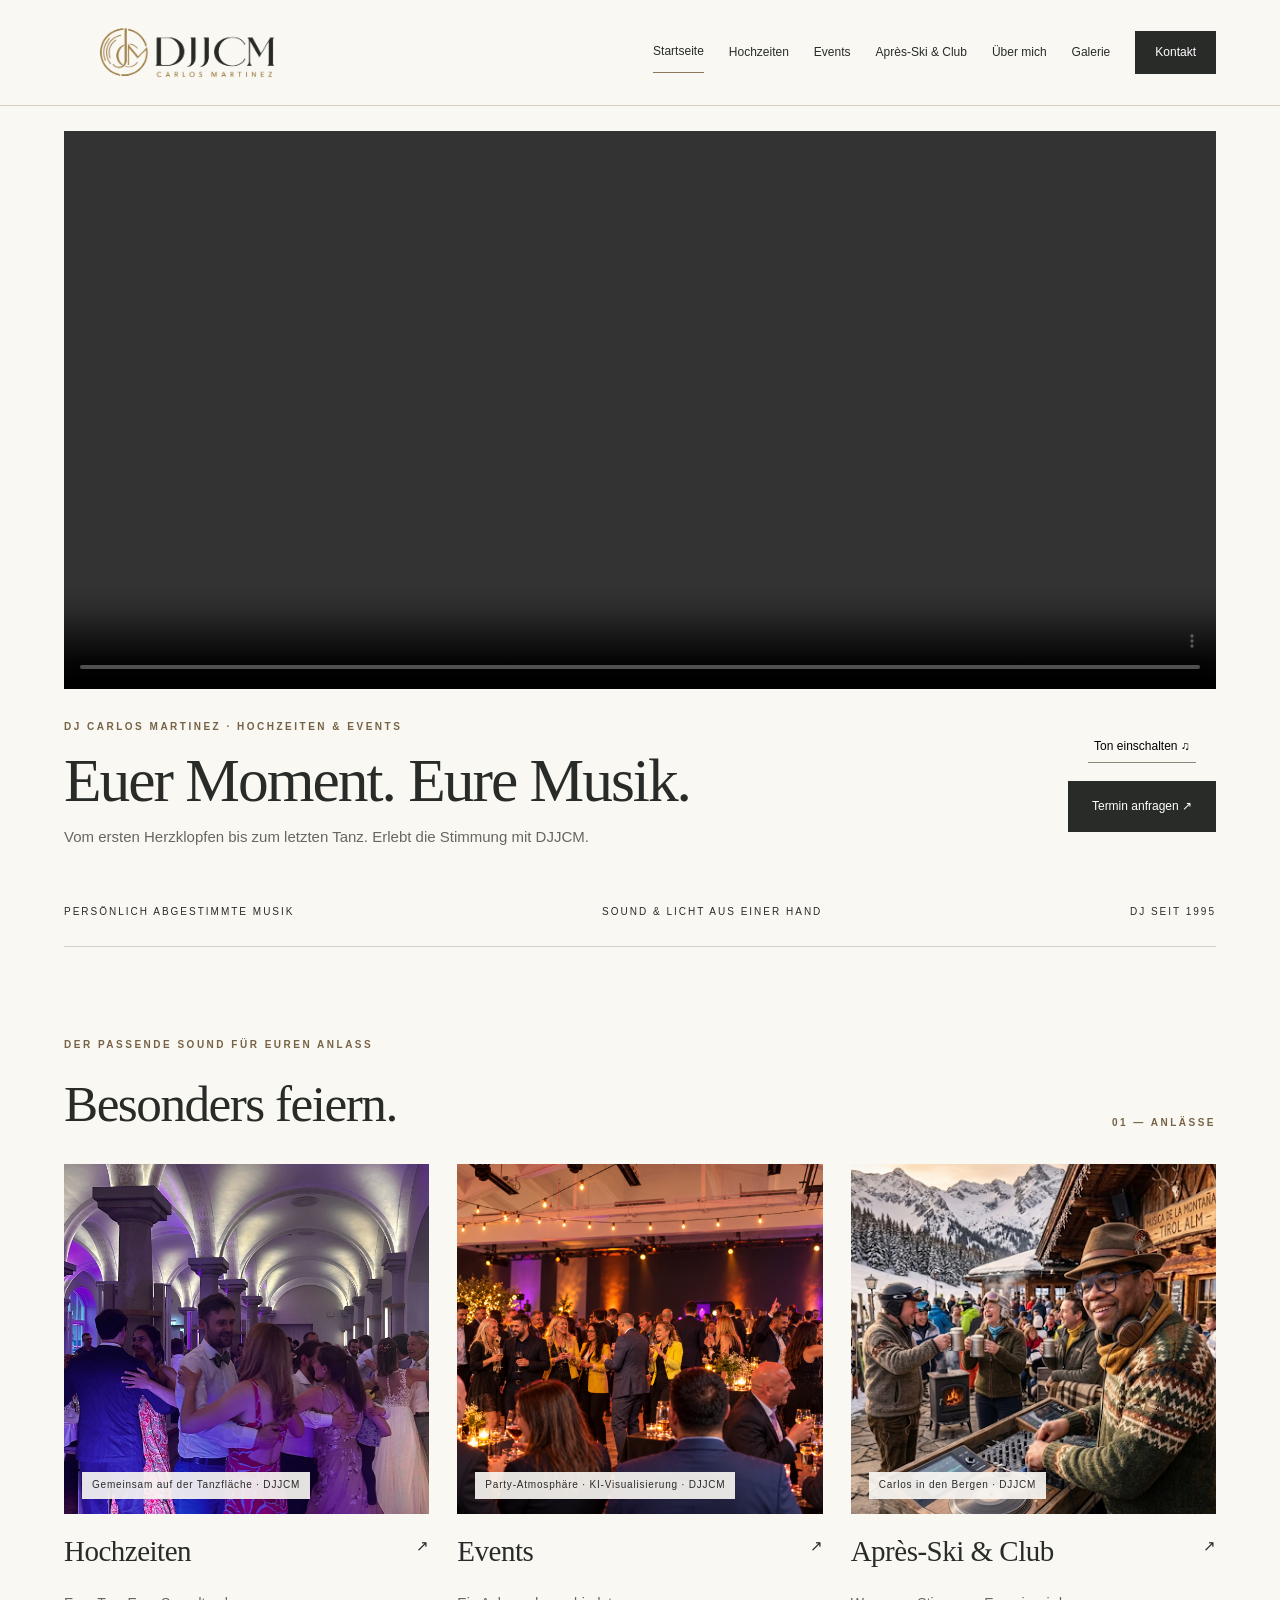
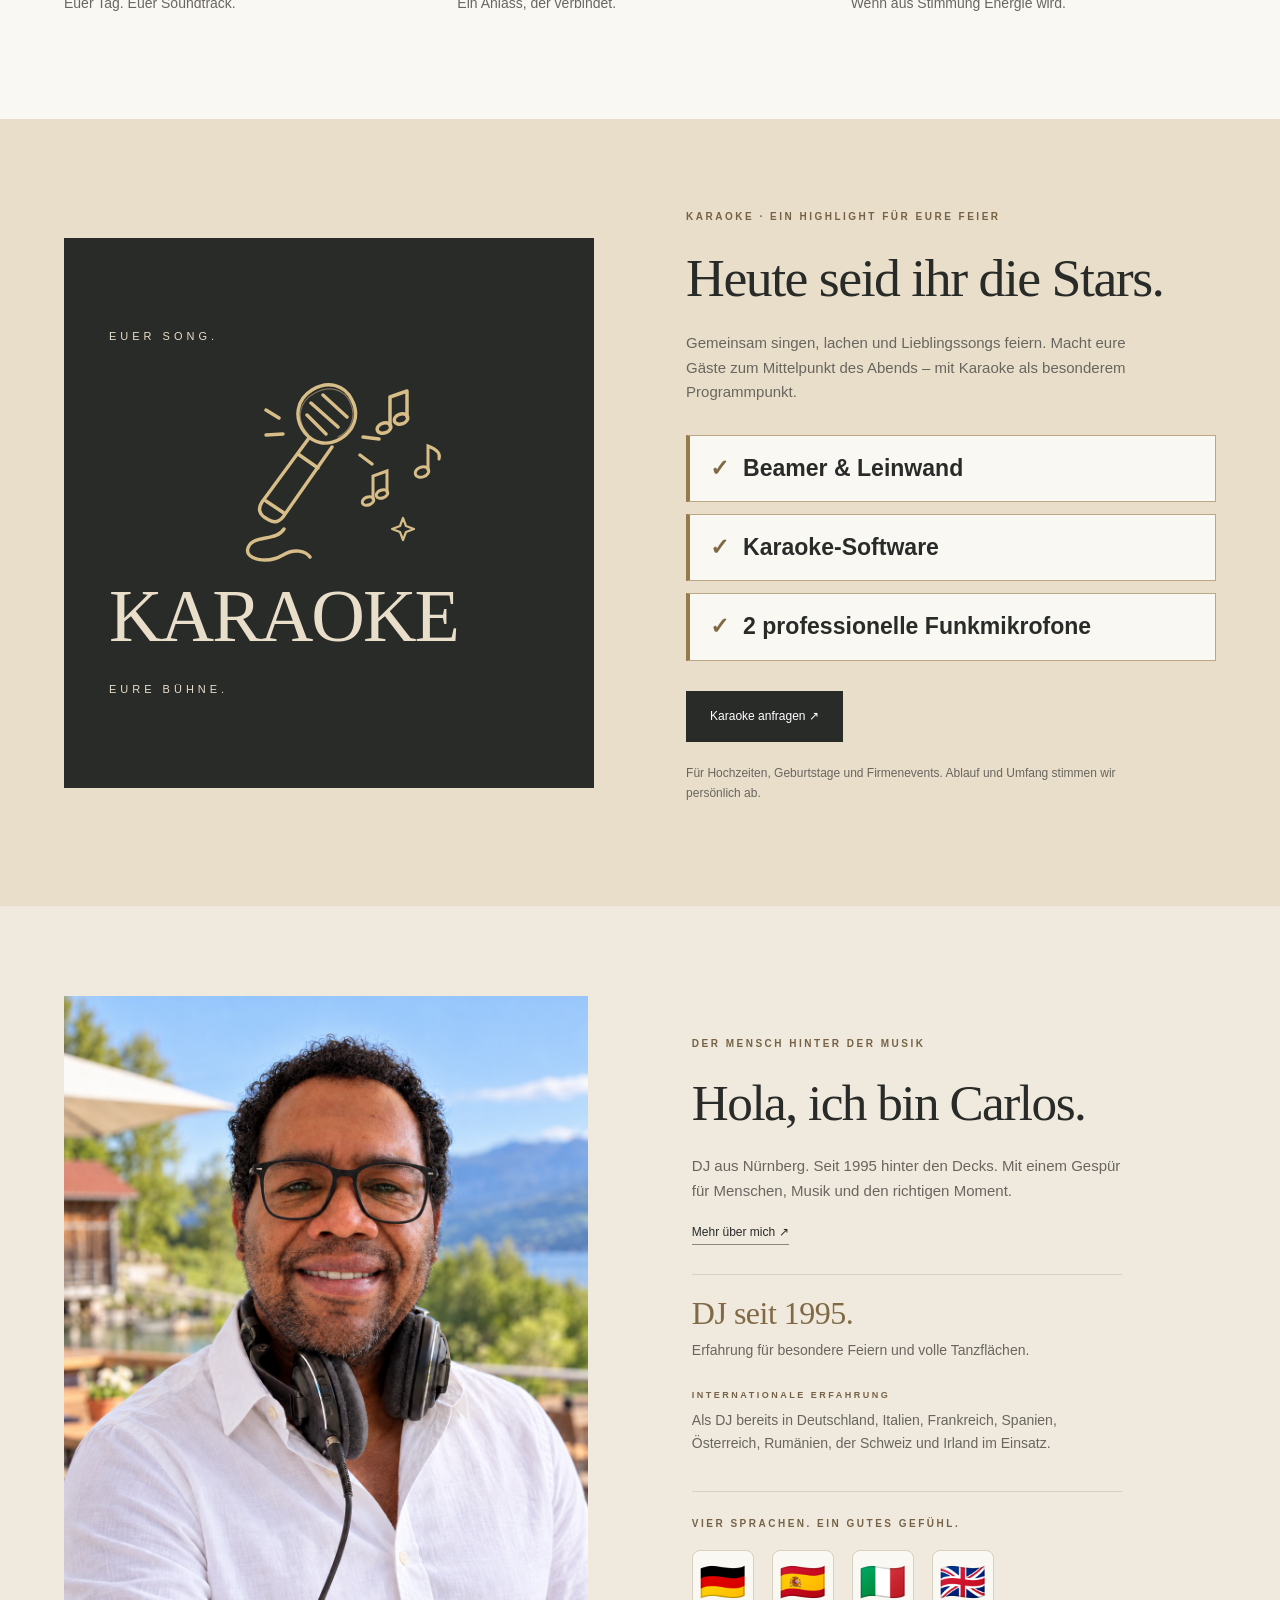
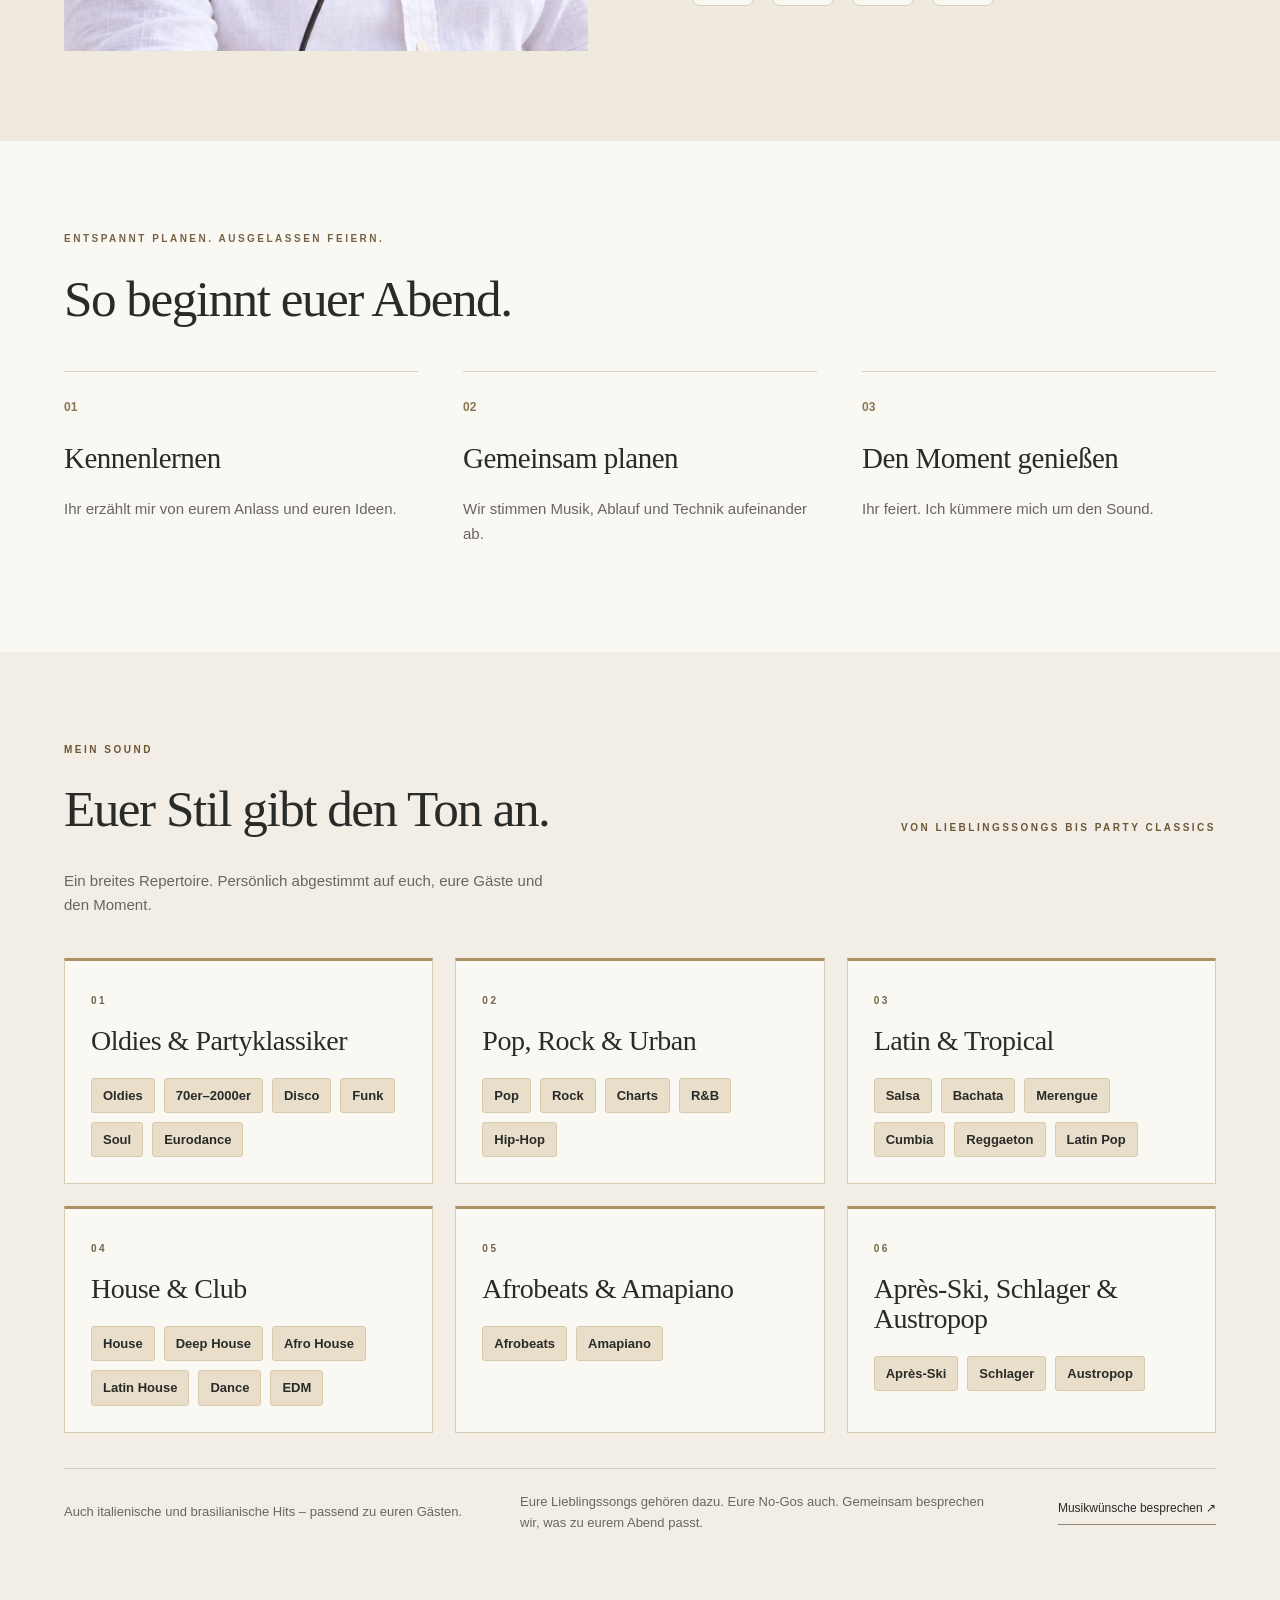
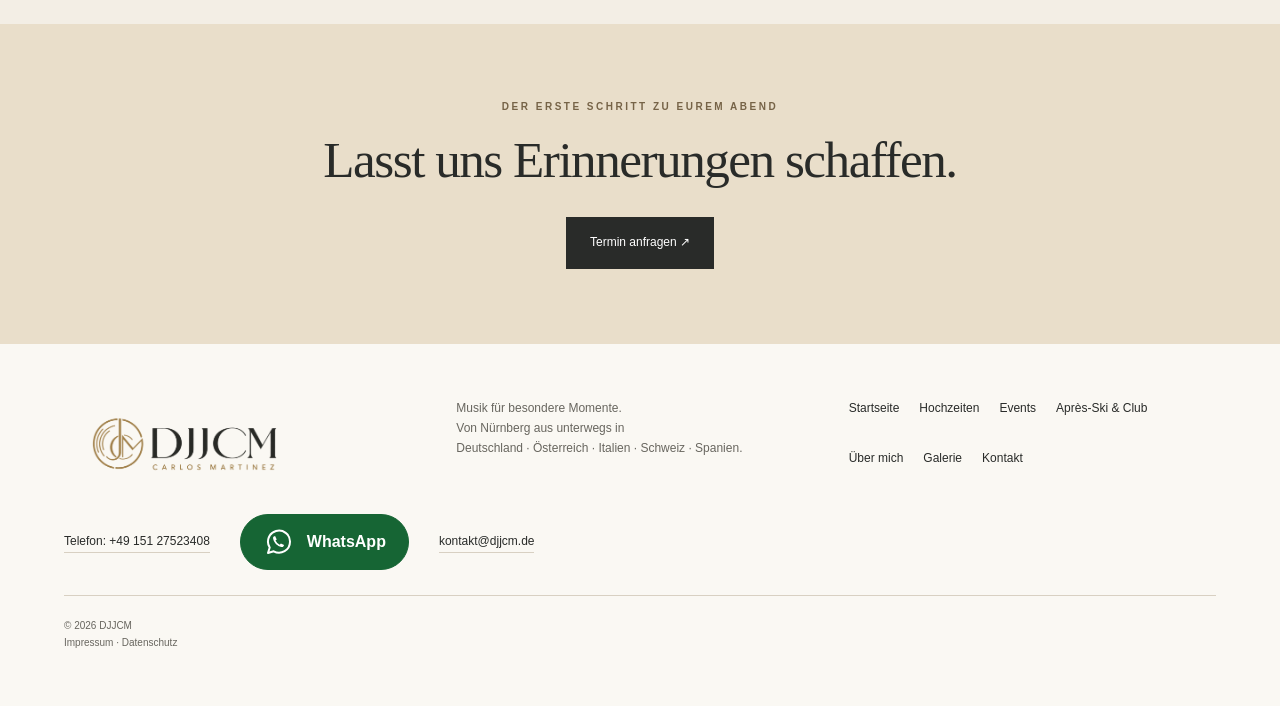
==== index.html @ 95d6c7c5 "Update Carlos portrait with refined black optical glasses" ====
<!doctype html><html lang="de"><head><meta charset="utf-8"><meta name="viewport" content="width=device-width,initial-scale=1"><title>DJJCM · Hochzeits-DJ & Event-DJ Nürnberg</title><meta name="description" content="DJ Carlos Martinez aus Nürnberg: Hochzeiten, Events, Après-Ski und Karaoke. Seit 1995, über 100 Events, professioneller Sound und Licht. Jetzt persönlich anfragen."><meta name="theme-color" content="#FAF8F3"><meta name="google-site-verification" content="zAyFmJXZK5ZVPUpZv9F08ik5p3YGf5qrIckoBH4KkGI"><link rel="canonical" href="https://www.djjcm.de/"><link rel="icon" href="assets/djjcm-logo.png" type="image/png"><meta property="og:title" content="DJJCM · DJ Carlos Martinez"><meta property="og:description" content="Euer Moment. Eure Musik. DJ für Hochzeiten, Events und Karaoke aus Nürnberg."><meta property="og:type" content="website"><meta property="og:locale" content="de_DE"><meta property="og:url" content="https://www.djjcm.de/"><meta property="og:image" content="https://www.djjcm.de/assets/hochzeit-tanz.jpg"><meta name="twitter:card" content="summary_large_image"><link rel="stylesheet" href="style.css?v=glasses-20261102"></head><body><header><a class="brand brand-logo" href="#startseite" aria-label="DJJCM – Startseite"><img src="assets/djjcm-logo.png" alt="DJJCM · Carlos Martinez"></a><button id="menu" aria-expanded="false" aria-controls="nav">Menü ☰</button><nav id="nav"></nav></header><main id="main"></main><footer><a class="brand brand-logo" href="#startseite" aria-label="DJJCM – Startseite"><img src="assets/djjcm-logo.png" alt="DJJCM · Carlos Martinez"></a><p>Musik für besondere Momente.<br>Von Nürnberg aus unterwegs in<br>Deutschland · Österreich · Italien · Schweiz · Spanien.</p><div id="footnav"></div><div class="footer-contact"><a href="tel:+4915127523408">Telefon: +49 151 27523408</a><a class="whatsapp-button" href="https://wa.me/4915252822834" target="_blank" rel="noopener noreferrer" aria-label="WhatsApp-Chat mit DJJCM öffnen" title="WhatsApp-Chat öffnen"><img src="assets/whatsapp.svg" alt="" width="32" height="32"><span>WhatsApp</span></a><a href="mailto:kontakt@djjcm.de">kontakt@djjcm.de</a></div><small>© 2026 DJJCM<br><a href="#impressum">Impressum</a> · <a href="#datenschutz">Datenschutz</a></small></footer><dialog id="lightbox" aria-label="Fotogalerie" aria-describedby="viewer-caption"><div class="viewer-toolbar"><span>DJJCM · GALERIE</span><span id="viewer-counter" aria-live="polite"></span><button class="viewer-close" aria-label="Schließen">Schließen ×</button></div><div class="viewer-stage"><button class="viewer-prev" aria-label="Vorheriges Foto">‹</button><img class="viewer-image" alt=""><button class="viewer-next" aria-label="Nächstes Foto">›</button></div><p id="viewer-caption" aria-live="polite"></p><div class="viewer-thumbnails" aria-label="Foto auswählen"></div></dialog><script src="app.js?v=glasses-20261102"></script></body></html>
---- style.css ----
:root{--ivory:#faf8f3;--champagne:#e9deca;--ink:#292b29;--muted:#68665f;--line:#d8d0c2}*{box-sizing:border-box}body{margin:0;background:var(--ivory);color:var(--ink);font:15px/1.65 Arial,sans-serif}a{color:inherit;text-decoration:none}button,input,select,textarea{font:inherit}button,a,input,textarea,select{touch-action:manipulation}button{cursor:pointer}button:focus-visible,a:focus-visible,input:focus-visible,textarea:focus-visible,select:focus-visible{outline:3px solid #967c4e;outline-offset:4px}.preview{background:#e9deca;padding:7px 4%;font-size:10px;letter-spacing:1.5px;display:flex;align-items:center;gap:18px}.preview span{margin-right:auto;letter-spacing:.2px}.preview button{border:0;background:transparent;text-decoration:underline;font-size:11px}header{height:106px;display:flex;align-items:center;justify-content:space-between;padding:0 5%;border-bottom:1px solid var(--line)}.brand{font-size:29px;letter-spacing:2px;line-height:1.1}.brand span{font-weight:bold}.brand small{display:block;font-size:8px;letter-spacing:3.3px;margin-top:9px}nav{display:flex;gap:25px;align-items:center;font-size:12px}nav a{padding:10px 0}nav a[aria-current]{border-bottom:1px solid #8c7959}nav a:last-child{background:var(--ink);color:white;padding:12px 20px}#menu{display:none}.hero{display:grid;grid-template-columns:46% 54%;min-height:640px;margin:28px 5% 0}.hero-copy{padding:70px 8% 50px 0;align-self:center}.eyebrow{font-size:10px;letter-spacing:2.5px;text-transform:uppercase;color:#766347;font-weight:600}h1,h2,h3{font-family:Georgia,serif;font-weight:400;line-height:1.06;margin:24px 0}h1{font-size:clamp(48px,5.7vw,84px);letter-spacing:-3px}h1 em,h2 em{font-weight:400;color:#927c58}h2{font-size:clamp(36px,4vw,56px);letter-spacing:-1.5px}h3{font-size:29px;letter-spacing:-.5px}p{color:var(--muted);max-width:480px}.hero-copy p{max-width:330px;margin:27px 0}.actions{display:flex;gap:24px;align-items:center;flex-wrap:wrap;margin-top:30px}.btn{display:inline-block;padding:15px 23px;background:var(--ink);color:#fff;border:1px solid var(--ink);font-size:12px}.textlink{font-size:12px;border-bottom:1px solid #908675;padding-bottom:5px}.photo{position:relative;overflow:hidden;background:var(--champagne);margin:0;min-height:260px}.photo img{width:100%;height:100%;object-fit:cover;display:block;position:absolute;inset:0}.hero .photo{min-height:620px;border-radius:180px 180px 0 0}.photo figcaption{position:absolute;bottom:15px;left:18px;background:#faf8f3e8;padding:5px 10px;font-size:10px;letter-spacing:.8px}.strap{margin:0 5%;padding:25px 0;display:flex;justify-content:space-between;border-bottom:1px solid var(--line);font-size:10px;letter-spacing:2px;text-transform:uppercase}.section{padding:90px 5%}.heading{display:flex;align-items:end;justify-content:space-between;margin-bottom:32px}.heading h2{margin-bottom:0}.cards{display:grid;grid-template-columns:repeat(3,1fr);gap:28px}.cards .photo{height:350px}.cards h3{margin:22px 0 12px}.cards p{font-size:14px}.card-top{display:flex;justify-content:space-between;align-items:center}.split{display:grid;grid-template-columns:1fr 1fr;gap:9%;align-items:center;background:#f0e9dd}.split .photo{height:540px}.split .copy{max-width:430px}.steps{display:grid;grid-template-columns:repeat(3,1fr);gap:45px;margin-top:45px}.step{border-top:1px solid var(--line);padding-top:22px}.step b{font-size:12px;color:#8b7653}.cta{text-align:center;background:var(--champagne);padding:75px 5%}.cta p{margin:20px auto}.cta h2{margin:18px 0 30px}footer{padding:55px 5%;display:grid;grid-template-columns:1fr 1fr 1fr;gap:25px}footer p{font-size:12px;margin:0}footer #footnav{display:flex;gap:10px 20px;flex-wrap:wrap;font-size:12px}footer small{grid-column:1/-1;padding-top:22px;border-top:1px solid var(--line);color:var(--muted);font-size:10px}.page-head{padding:65px 5% 35px}.page-head h1{max-width:900px}.gallery{display:grid;grid-template-columns:repeat(3,1fr);gap:24px}.gallery button{padding:0;border:0;background:none;text-align:left}.gallery .photo{height:400px}.filters{display:flex;gap:10px;flex-wrap:wrap;margin-bottom:30px}.filters button{padding:10px 20px;border:1px solid var(--line);background:transparent}.filters button.active{background:var(--ink);color:white}.placeholder{display:grid;place-content:center;text-align:center;background:linear-gradient(145deg,#ece3d3,#d4c5ae);color:#6b5c45;min-height:450px}.placeholder strong{font-family:Georgia,serif;font-size:44px;font-weight:400}.placeholder small{font-size:11px;max-width:240px;margin:15px auto}.contact{display:grid;grid-template-columns:1fr 1.2fr;gap:10%;padding:30px 5% 90px}form{display:grid;grid-template-columns:1fr 1fr;gap:20px}label{font-size:12px;display:block}input,select,textarea{display:block;width:100%;border:1px solid var(--line);padding:13px;background:transparent;border-radius:0;color:var(--ink)}textarea{min-height:110px}.full{grid-column:1/-1}.check{display:flex;align-items:start;gap:10px}.check input{width:auto;margin-top:5px}.notice{font-size:12px;color:#756141}details{border-bottom:1px solid var(--line);padding:20px 0}summary{cursor:pointer;font-size:17px}dialog{border:0;padding:20px;background:var(--ivory);max-width:90vw;max-height:90vh}dialog::backdrop{background:#222b}dialog img{display:block;max-width:80vw;max-height:70vh}dialog button{display:block;margin:0 0 15px auto}body.editing [data-edit]{outline:1px dashed #a68a55;outline-offset:4px}body.editing .photo{cursor:copy}body.editing .photo:after{content:'Foto ersetzen';position:absolute;top:15px;right:15px;background:#fff;padding:8px;font-size:11px}#status{font-size:13px}@media(min-width:1500px){body{max-width:1800px;margin:auto}}@media(max-width:1100px){nav{gap:13px;font-size:11px}.hero{grid-template-columns:48% 52%}.hero .photo{min-height:550px}h1{font-size:60px}}@media(max-width:760px){.preview{gap:8px;flex-wrap:wrap;letter-spacing:0}.preview span{display:none}header{height:85px;position:relative}#menu{display:block;border:0;background:transparent}nav{display:none;position:absolute;top:85px;left:0;right:0;background:var(--ivory);padding:20px 6%;z-index:5;box-shadow:0 12px 12px #0001}nav.open{display:flex;flex-direction:column;align-items:stretch}nav a{font-size:14px}.hero{grid-template-columns:1fr;margin:0 6%}.hero-copy{padding:42px 0 35px}h1{font-size:54px;letter-spacing:-2px}.hero .photo{min-height:470px;border-radius:150px 150px 0 0}.strap{gap:12px;font-size:8px;letter-spacing:1px;flex-wrap:wrap}.section{padding:55px 6%}.cards,.split,.steps,.contact{grid-template-columns:1fr;gap:30px}.cards .photo{height:380px}.split .photo{height:400px}.heading{display:block}.heading .textlink{display:inline-block;margin-top:20px}.gallery{grid-template-columns:1fr 1fr;gap:12px}.gallery .photo{height:260px}.contact{padding:0 6% 50px}.page-head{padding:40px 6% 20px}.page-head h1{font-size:49px}footer{grid-template-columns:1fr 1fr}footer #footnav{grid-column:1/-1}form{gap:16px}.cta{padding:55px 6%}}@media(prefers-reduced-motion:no-preference){a,button{transition:opacity .2s}a:hover,button:hover{opacity:.72}}

.languages{border-top:1px solid var(--line);margin-top:30px;padding-top:24px}.languages p{font-family:Georgia,serif;font-size:22px;color:var(--ink);margin:12px 0}.languages small{font-size:12px;color:var(--muted);display:block;max-width:350px}.music{background:#f3eee5}.music-grid{display:grid;grid-template-columns:repeat(4,1fr);gap:35px;margin-top:40px}.music-grid article{border-top:1px solid #c8baa4;padding-top:22px}.music-grid h3{font-size:26px;margin:15px 0}.music-grid p{font-size:14px;line-height:2}.music-note{display:flex;align-items:center;justify-content:space-between;gap:25px;border-top:1px solid var(--line);margin-top:35px;padding-top:22px}.music-note p{font-size:13px;margin:0}@media(max-width:900px){.music-grid{grid-template-columns:1fr 1fr}}@media(max-width:480px){.music-grid{gap:20px}.music-grid h3{font-size:23px}.music-note{align-items:start;flex-direction:column}.languages p{font-size:21px}}

.experience{border-top:1px solid var(--line);margin-top:30px;padding-top:22px;display:grid;gap:20px}.experience h3{margin:0 0 8px;font-size:32px;color:#806a46}.experience p{font-size:14px;margin:6px 0}.experience .eyebrow{font-size:9px}.music-grid p{overflow-wrap:anywhere}

.video-hero{margin:25px 5% 0}.video-hero video{display:block;width:100%;height:clamp(330px,62vh,760px);object-fit:contain;background:#191b19}.video-caption{display:flex;justify-content:space-between;align-items:center;gap:35px;padding:30px 0}.video-caption h1{font-size:clamp(40px,4.8vw,68px);margin:12px 0;letter-spacing:-2px}.video-caption p{margin:0;max-width:580px}.video-actions{display:flex;flex-direction:column;gap:18px;align-items:center;flex-shrink:0}.video-actions button{background:transparent;border:0;border-bottom:1px solid #908675;cursor:pointer}.gallery-film{margin-bottom:65px}.gallery-film video{display:block;width:100%;max-height:75vh;background:#191b19}.gallery-film p{font-size:12px}@media(max-width:760px){.video-hero{margin:16px 0 0}.video-hero video{height:auto;max-height:65vh;min-height:230px}.video-caption{padding:28px 6%;display:block}.video-caption h1{font-size:43px}.video-actions{margin-top:25px;flex-direction:row;flex-wrap:wrap;justify-content:space-between}.gallery-film{margin-bottom:40px}}

.language-flags{list-style:none;padding:0;margin:18px 0 5px;display:flex;gap:18px;flex-wrap:wrap}.language-flags li{position:relative}.language-flags [role="img"]{display:grid;place-items:center;font-size:38px;width:62px;height:56px;background:var(--ivory);border:1px solid var(--line);border-radius:8px;cursor:default}.flag-tooltip{display:none;position:absolute;top:100%;left:50%;transform:translateX(-50%);padding:3px 8px;background:var(--ink);color:white;font-size:11px;z-index:2;white-space:nowrap}.language-flags li:hover .flag-tooltip,.language-flags li:focus-within .flag-tooltip{display:block}.music-grid{grid-template-columns:repeat(3,minmax(0,1fr));gap:22px}.music-grid article{padding:26px;background:var(--ivory);border:1px solid #d8cbb5;border-top:3px solid #ab9166}.music-grid h3{font-size:28px;margin:14px 0 22px}.genre-tags{display:flex;flex-wrap:wrap;gap:9px}.genre-tags span{background:#e9deca;color:#292b29;border:1px solid #d9c9ac;padding:6px 11px;font-size:13px;font-weight:600;border-radius:3px}.music .heading .eyebrow{color:#6b5636}@media(max-width:1000px){.music-grid{grid-template-columns:repeat(2,minmax(0,1fr))}}@media(max-width:580px){.music-grid{grid-template-columns:1fr}.music-grid article{padding:23px}.language-flags{gap:12px}.language-flags [role="img"]{width:54px;height:52px;font-size:34px}}

#lightbox{width:100vw;max-width:100vw;height:100dvh;max-height:100dvh;margin:0;padding:20px 3%;background:#202220;color:#faf8f3;border:0;overflow:hidden}#lightbox[open]{display:flex;flex-direction:column;gap:12px}.viewer-toolbar{display:flex;align-items:center;gap:24px;font-size:11px;letter-spacing:2px}.viewer-toolbar>span:first-child{margin-right:auto}#lightbox button{color:inherit;background:transparent;border:1px solid #ffffff40;cursor:pointer}.viewer-toolbar .viewer-close{margin:0;padding:10px 14px;letter-spacing:0;font-size:13px}.viewer-stage{position:relative;flex:1;min-height:0;display:flex;justify-content:center;align-items:center}#lightbox .viewer-image{width:100%;height:100%;max-width:100%;max-height:100%;object-fit:contain}.viewer-stage button{position:absolute;top:50%;transform:translateY(-50%);width:48px;height:62px;font-size:40px;z-index:2;background:#202220c9!important;margin:0!important}.viewer-prev{left:0}.viewer-next{right:0}#viewer-caption{text-align:center;max-width:none;color:#e9deca;font-size:13px;margin:0}.viewer-thumbnails{display:flex;gap:8px;overflow-x:auto;flex-shrink:0;padding:5px 0;min-height:70px}#lightbox .viewer-thumbnails button{flex:0 0 72px;height:60px;margin:0;padding:3px;opacity:.55}#lightbox .viewer-thumbnails button[aria-current=true]{opacity:1;border:2px solid #e9deca}#lightbox .viewer-thumbnails img{width:100%;height:100%;max-width:none;max-height:none;object-fit:cover}.gallery button .photo:after{content:'＋';position:absolute;right:12px;top:12px;background:#faf8f3e8;color:#292b29;width:32px;height:32px;display:grid;place-items:center;border-radius:50%;font-size:22px}@media(max-width:600px){#lightbox{padding:12px}.viewer-toolbar{gap:12px;letter-spacing:1px;font-size:9px}.viewer-stage button{width:36px;height:50px;font-size:32px}.viewer-thumbnails{min-height:61px}#lightbox .viewer-thumbnails button{flex-basis:58px;height:50px}}

.video-feature{margin:30px 0 40px}.video-feature video{height:clamp(240px,48vw,620px);object-fit:contain}.video-feature h3{font-size:25px;margin:15px 0}.video-grid{display:grid;grid-template-columns:repeat(3,minmax(0,1fr));gap:26px}.video-card{background:#f0e9dd;border:1px solid var(--line);overflow:hidden}.gallery-film .video-card video{width:100%;height:360px;max-height:none;object-fit:contain}.video-card>div{padding:20px}.video-card h3{font-size:26px;margin:12px 0}.video-card p{font-size:12px;margin:0}.gallery-film{scroll-margin-top:25px}#gallery-photos{scroll-margin-top:25px}@media(max-width:1000px){.video-grid{grid-template-columns:1fr 1fr}}@media(max-width:600px){.video-grid{grid-template-columns:1fr}.gallery-film .video-card video{height:420px}.video-feature video{height:250px}}

.apres-video-section{background:#f0e9dd;scroll-margin-top:20px}.apres-video-section .video-grid{margin-top:35px}.apres-video-section .video-card{background:var(--ivory)}.apres-video-section video{display:block;width:100%;height:420px;object-fit:contain;background:#191b19}@media(max-width:600px){.apres-video-section video{height:430px}}
.actions button.textlink{background:transparent;border:0;border-bottom:1px solid #908675;padding:0 0 5px;color:var(--ink)}

.brand-logo{display:block;width:245px;height:85px;overflow:hidden;flex-shrink:0}.brand-logo img{display:block;width:100%;height:100%;object-fit:contain}footer .brand-logo{width:240px;height:90px}@media(max-width:1100px){header .brand-logo{width:190px}}@media(max-width:760px){header .brand-logo{width:205px;height:75px}footer .brand-logo{width:185px;height:75px}}

.contact-links{display:grid;gap:12px;margin:25px 0}.contact-links a{display:block;padding:15px 18px;border:1px solid var(--line);background:#f0e9dd;overflow-wrap:anywhere}.contact-links span{display:block;font-size:9px;letter-spacing:2px;color:#766347}.contact-links strong{font-size:16px;font-weight:400}.footer-contact{grid-column:1/-1;display:flex;gap:15px 30px;flex-wrap:wrap;font-size:12px}.footer-contact a{border-bottom:1px solid var(--line);overflow-wrap:anywhere}

.form-trap{position:absolute!important;left:-10000px!important;width:1px!important;height:1px!important;overflow:hidden!important}.btn:disabled{opacity:.6;cursor:wait}#status{min-height:24px}

.equipment-section{background:#f0e9dd}.equipment-grid{display:grid;grid-template-columns:repeat(3,minmax(0,1fr));gap:25px;margin-top:35px}.equipment-grid article{border-top:2px solid #a78c5b;padding-top:20px}.equipment-grid h3{font-size:30px}.equipment-grid ul{list-style:none;padding:0;margin:0}.equipment-grid li{padding:10px 0;border-bottom:1px solid var(--line);font-size:14px}.equipment-grid li:before{content:'✓';margin-right:12px;color:#806a46}@media(max-width:760px){.equipment-grid{grid-template-columns:1fr;gap:30px}}

.service-details{display:grid;grid-template-columns:1fr 1fr;gap:50px;margin-top:50px;padding-top:35px;border-top:1px solid var(--line)}.service-details h3{font-size:32px}.service-details p{font-size:14px;max-width:560px}@media(max-width:760px){.service-details{grid-template-columns:1fr;gap:30px}}

.karaoke-spotlight{display:grid;grid-template-columns:1fr 1fr;gap:8%;align-items:center;background:#e9deca}.karaoke-art{background:#292b29;color:#e9deca;min-height:470px;padding:45px;display:flex;flex-direction:column;justify-content:center;position:relative;overflow:hidden}.karaoke-art>span{font-size:11px;letter-spacing:4px}.karaoke-art strong{font-family:Georgia,serif;font-weight:400;font-size:clamp(74px,8vw,125px);line-height:.86;letter-spacing:-6px;margin:30px 0}.karaoke-lines{display:flex;align-items:center;gap:6px;position:absolute;right:28px;bottom:35px;height:55px}.karaoke-lines i{width:4px;height:25px;background:#a78c5b}.karaoke-lines i:nth-child(2n){height:45px}.karaoke-lines i:nth-child(3n){height:55px}.karaoke-copy h2{font-size:clamp(40px,4.2vw,63px)}.karaoke-copy ul{list-style:none;padding:0;margin:25px 0;display:flex;gap:8px;flex-wrap:wrap}.karaoke-copy li{padding:8px 12px;border:1px solid #b9a785;font-size:12px}.karaoke-footnote{font-size:12px;margin-top:22px}.service-details{grid-template-columns:1fr}.karaoke-interest{padding:15px;background:#e9deca}@media(max-width:760px){.karaoke-spotlight{grid-template-columns:1fr;gap:32px}.karaoke-art{min-height:320px;padding:32px}.karaoke-art strong{font-size:95px}.karaoke-copy h2{font-size:43px}}

.karaoke-art strong{font-size:clamp(36px,5.8vw,90px);letter-spacing:-2px;line-height:1;white-space:nowrap;animation:karaoke-pulse 2.4s ease-in-out infinite}@keyframes karaoke-pulse{0%,100%{opacity:1}50%{opacity:.35}}@media(max-width:760px){.karaoke-art strong{font-size:clamp(30px,9vw,67px);letter-spacing:-1px}}@media(prefers-reduced-motion:reduce){.karaoke-art strong{animation:none}}
.karaoke-copy ul{display:grid;grid-template-columns:1fr;gap:12px;margin:30px 0}.karaoke-copy li{display:flex;align-items:center;gap:14px;font-size:clamp(18px,1.8vw,25px);font-weight:600;line-height:1.35;padding:17px 20px;background:#faf8f3;color:#292b29;border:1px solid #b9a785;border-left:4px solid #967a4b}.karaoke-copy li:before{content:'✓';color:#806a46;font-size:23px;flex-shrink:0}@media(max-width:760px){.karaoke-copy li{font-size:20px;padding:16px}.karaoke-copy ul{gap:10px}}

.karaoke-art{min-height:550px}.karaoke-doodle{display:block;width:min(100%,300px);height:210px;align-self:center;margin:12px 0 -4px;color:#d7bd87;overflow:visible}.karaoke-art strong{margin:15px 0 27px}.doodle-mic{transform-origin:142px 99px;animation:mic-sway 4s ease-in-out infinite}.doodle-sketch{stroke-width:1.2;opacity:.5}.doodle-note{animation:notes-rise 3.6s ease-in-out infinite}.note-two{animation-delay:-1.2s}.note-three{animation-delay:-2.4s}.doodle-spark{animation:spark-breathe 3s ease-in-out infinite}@keyframes mic-sway{0%,100%{transform:rotate(-3deg)}50%{transform:rotate(3deg)}}@keyframes notes-rise{0%{transform:translate(0,12px) rotate(0);opacity:.15}35%{opacity:1}80%{opacity:.85}100%{transform:translate(5px,-25px) rotate(4deg);opacity:.15}}@keyframes spark-breathe{0%,100%{opacity:.35}50%{opacity:1}}@media(max-width:760px){.karaoke-art{min-height:440px}.karaoke-doodle{height:185px;width:265px}}@media(prefers-reduced-motion:reduce){.doodle-mic,.doodle-note,.doodle-spark{animation:none}.doodle-note{opacity:1}}

.personal-offer{text-align:center}.personal-offer p{max-width:680px;margin:25px auto}.personal-offer h2{max-width:800px;margin:20px auto}.personal-offer .btn{margin-top:12px}

.legal-content{padding-top:0;max-width:900px}.legal-content h2{font-size:30px;margin-top:40px;letter-spacing:0}.legal-content address{font-style:normal;margin-top:20px}.legal-content a{text-decoration:underline}.legal-draft{padding:18px 22px;background:#e9deca;font-size:13px;margin-bottom:35px}.legal-content p{line-height:1.9}

.privacy-content{line-height:1.75}.privacy-content h2{font-size:clamp(24px,3vw,32px);line-height:1.2}.privacy-content p{overflow-wrap:anywhere}.privacy-title{font-size:clamp(32px,6vw,76px);overflow-wrap:anywhere}.privacy-back{margin-top:48px}.check a{text-decoration:underline}.check span{min-width:0}

.contact-links a.whatsapp-button,.footer-contact a.whatsapp-button{display:inline-flex;align-items:center;justify-content:center;gap:12px;min-height:52px;width:fit-content;padding:11px 22px;border:1px solid #166534;border-radius:999px;background:#166534;color:#fff;text-decoration:none;transition:background .2s,transform .2s}.whatsapp-button img{display:block;width:32px;height:32px;filter:invert(1);flex-shrink:0}.contact-links .whatsapp-button span,.footer-contact .whatsapp-button span{font-size:16px;font-weight:600;letter-spacing:0;color:inherit}.contact-links a.whatsapp-button:hover,.footer-contact a.whatsapp-button:hover{background:#14532d;transform:translateY(-2px)}.whatsapp-button:focus-visible{outline:3px solid #b79a66;outline-offset:4px}.footer-contact{align-items:center}

.about-portrait{display:block;width:100%;height:auto;aspect-ratio:4/5;object-fit:cover;object-position:center;max-height:760px}

[data-photo="card-events"] img,[data-photo="events-photo"] img{object-position:center 69%}

[data-photo="card-events"] img,[data-photo="events-photo"] img{object-position:center center}

header{top:0}.preview{display:none}

.direct-contact{padding:clamp(24px,4vw,52px);background:var(--champagne);align-self:start}.direct-contact h2{font-size:clamp(32px,4vw,48px);line-height:1.1}.direct-contact .notice{margin-top:28px}.direct-contact .notice a{text-decoration:underline}
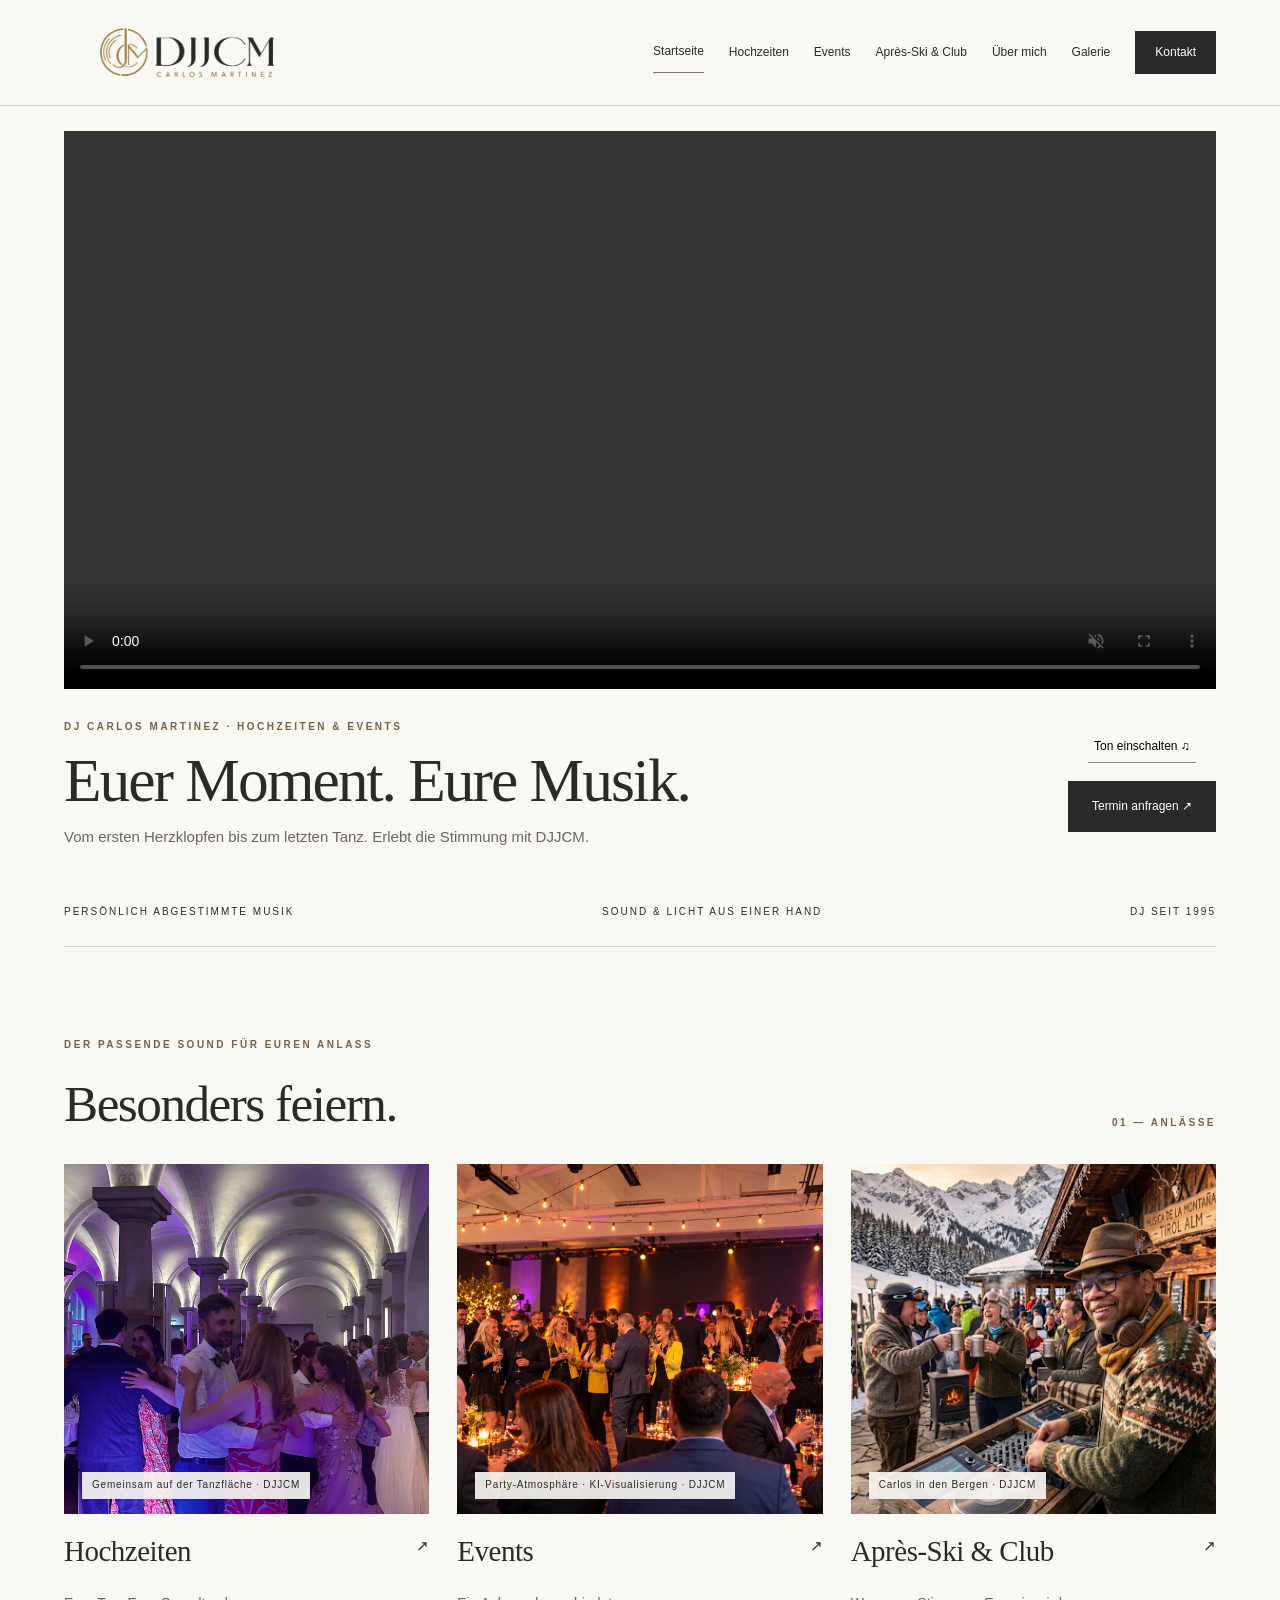
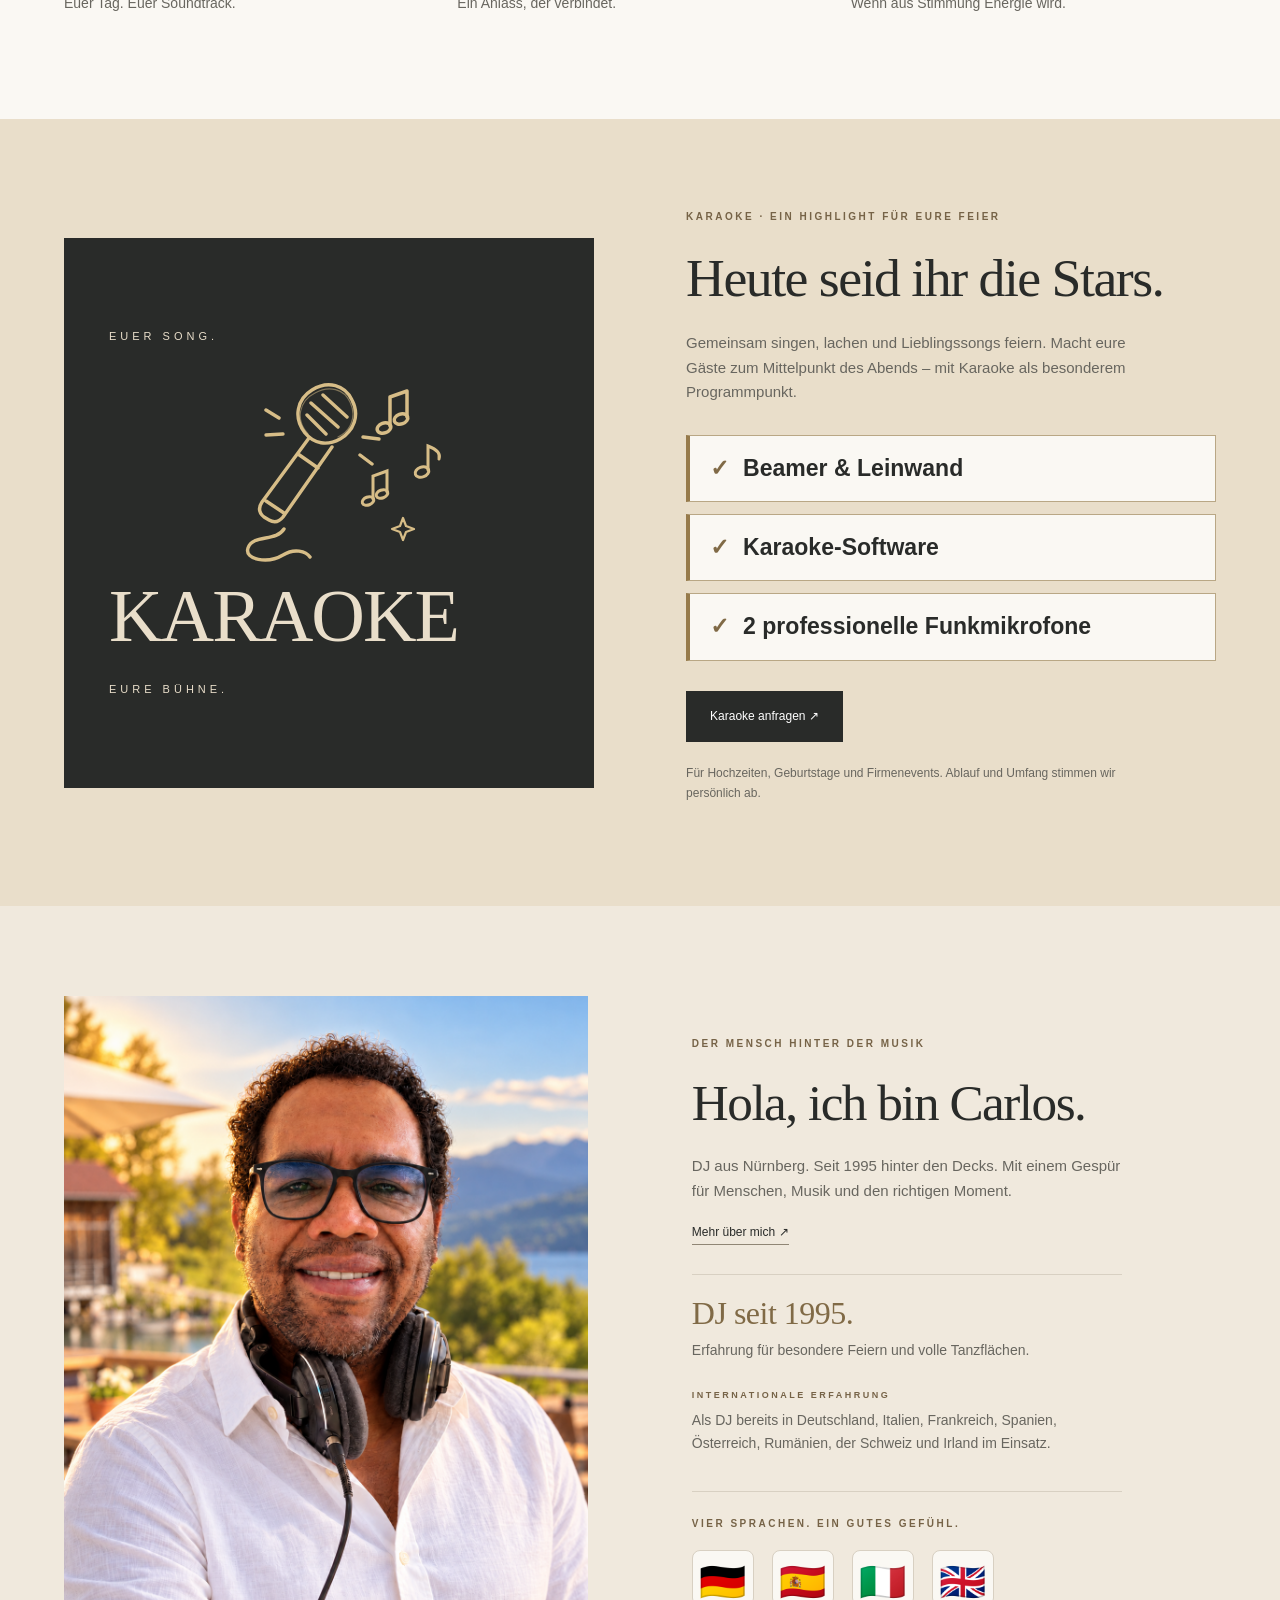
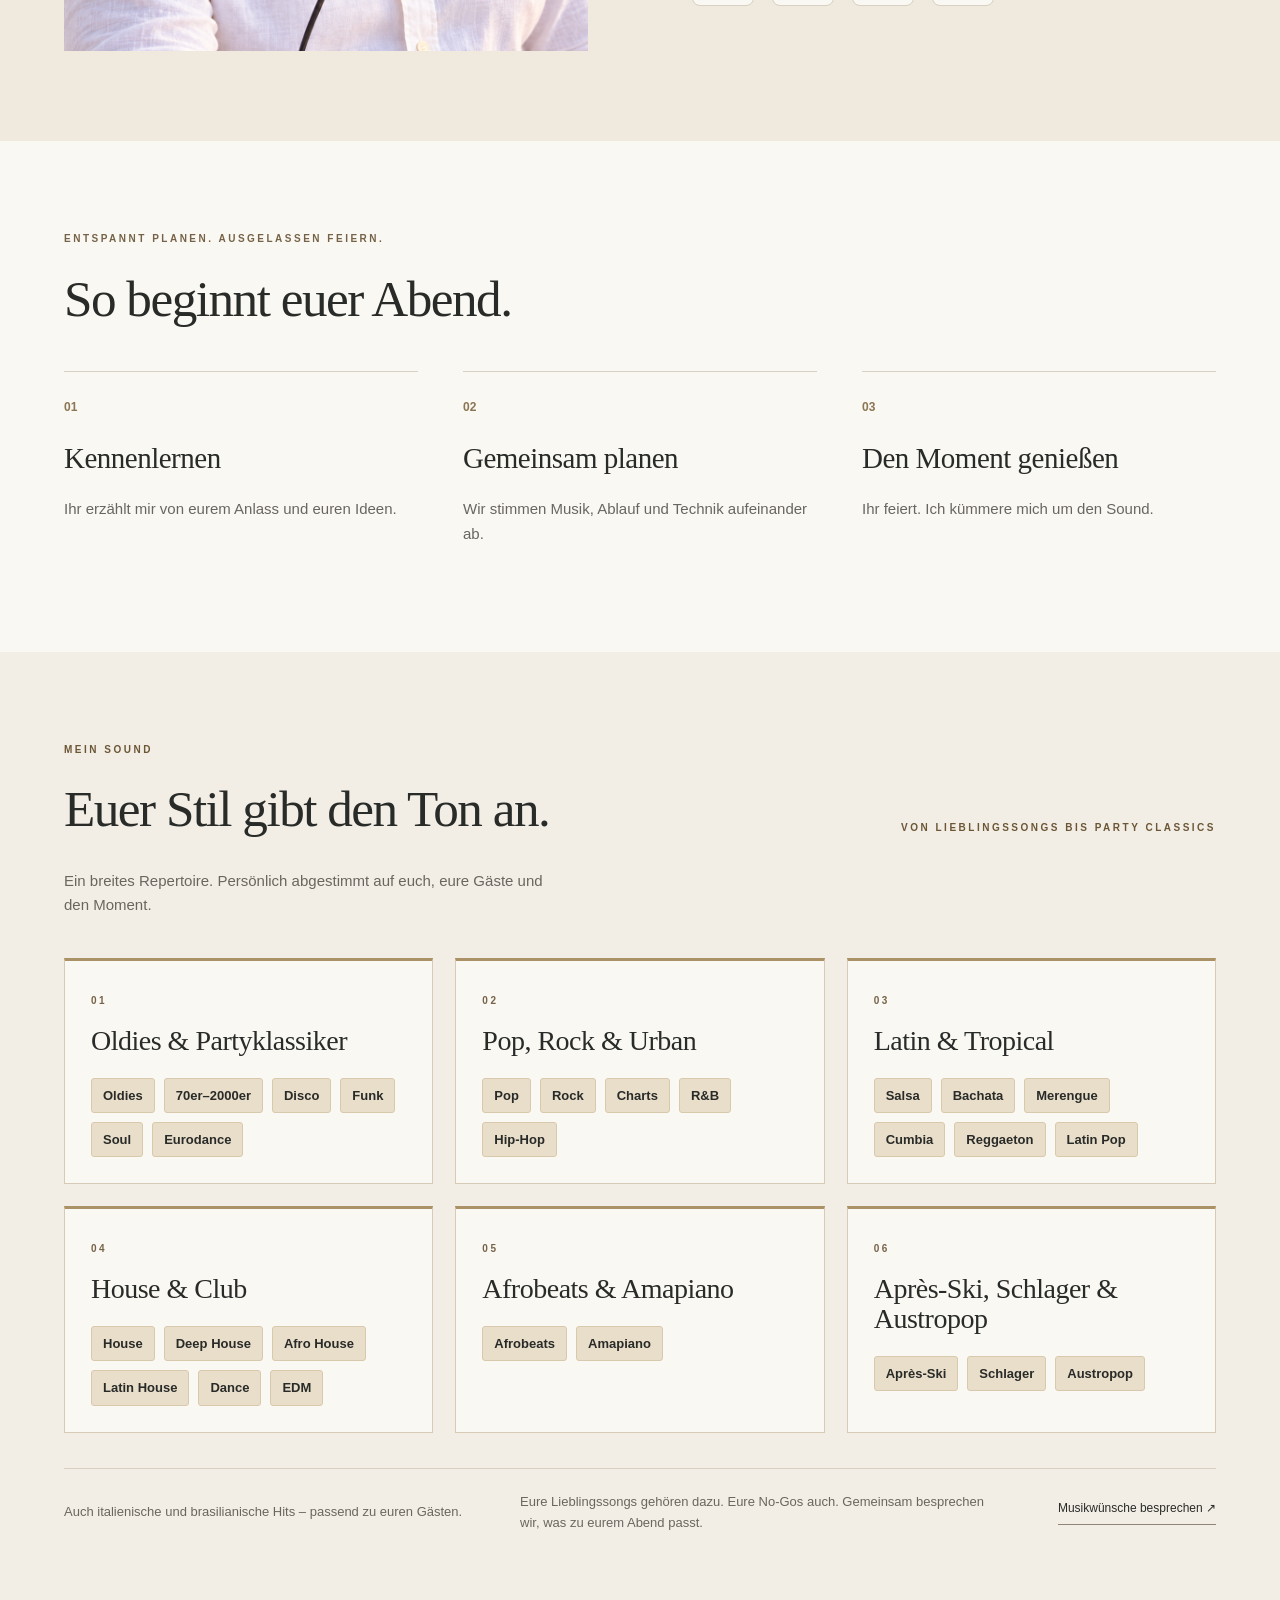
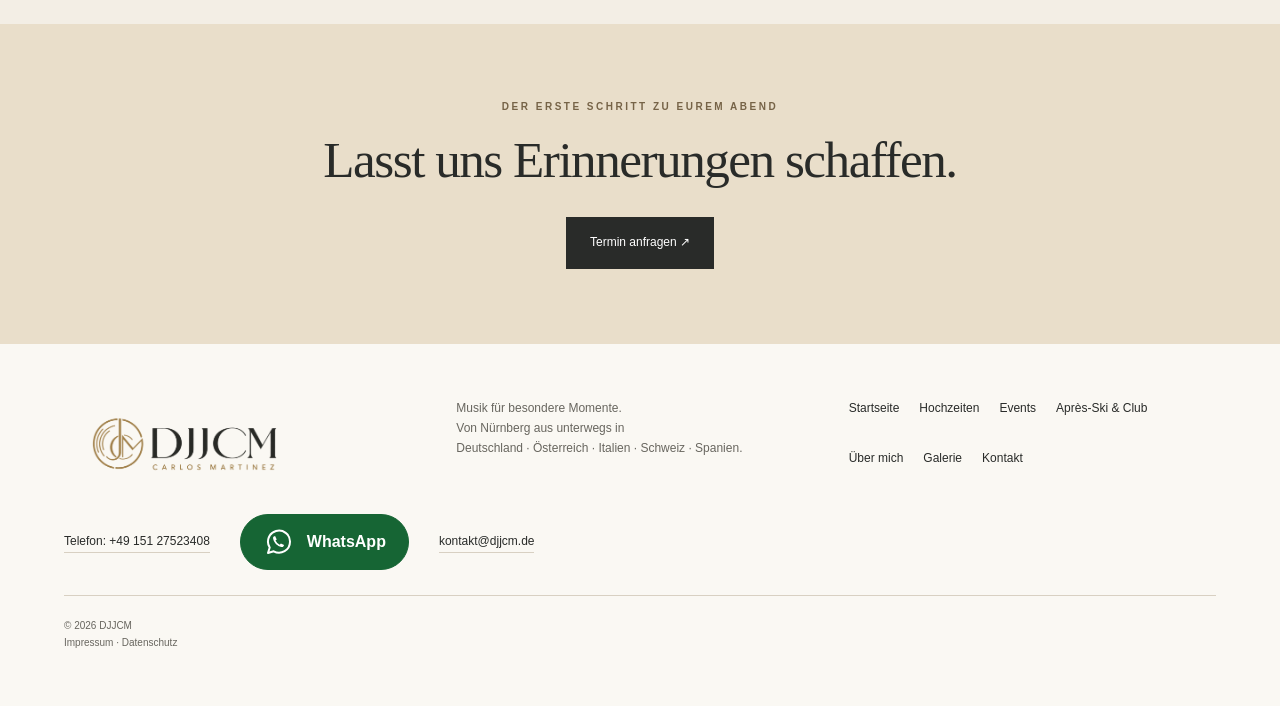
==== commit 7f0119fc: "Add blue gradient glasses and warm portrait lighting" ====
--- a/index.html
+++ b/index.html
@@ -1 +1 @@
-<!doctype html><html lang="de"><head><meta charset="utf-8"><meta name="viewport" content="width=device-width,initial-scale=1"><title>DJJCM · Hochzeits-DJ & Event-DJ Nürnberg</title><meta name="description" content="DJ Carlos Martinez aus Nürnberg: Hochzeiten, Events, Après-Ski und Karaoke. Seit 1995, über 100 Events, professioneller Sound und Licht. Jetzt persönlich anfragen."><meta name="theme-color" content="#FAF8F3"><meta name="google-site-verification" content="zAyFmJXZK5ZVPUpZv9F08ik5p3YGf5qrIckoBH4KkGI"><link rel="canonical" href="https://www.djjcm.de/"><link rel="icon" href="assets/djjcm-logo.png" type="image/png"><meta property="og:title" content="DJJCM · DJ Carlos Martinez"><meta property="og:description" content="Euer Moment. Eure Musik. DJ für Hochzeiten, Events und Karaoke aus Nürnberg."><meta property="og:type" content="website"><meta property="og:locale" content="de_DE"><meta property="og:url" content="https://www.djjcm.de/"><meta property="og:image" content="https://www.djjcm.de/assets/hochzeit-tanz.jpg"><meta name="twitter:card" content="summary_large_image"><link rel="stylesheet" href="style.css?v=glasses-20261102"></head><body><header><a class="brand brand-logo" href="#startseite" aria-label="DJJCM – Startseite"><img src="assets/djjcm-logo.png" alt="DJJCM · Carlos Martinez"></a><button id="menu" aria-expanded="false" aria-controls="nav">Menü ☰</button><nav id="nav"></nav></header><main id="main"></main><footer><a class="brand brand-logo" href="#startseite" aria-label="DJJCM – Startseite"><img src="assets/djjcm-logo.png" alt="DJJCM · Carlos Martinez"></a><p>Musik für besondere Momente.<br>Von Nürnberg aus unterwegs in<br>Deutschland · Österreich · Italien · Schweiz · Spanien.</p><div id="footnav"></div><div class="footer-contact"><a href="tel:+4915127523408">Telefon: +49 151 27523408</a><a class="whatsapp-button" href="https://wa.me/4915252822834" target="_blank" rel="noopener noreferrer" aria-label="WhatsApp-Chat mit DJJCM öffnen" title="WhatsApp-Chat öffnen"><img src="assets/whatsapp.svg" alt="" width="32" height="32"><span>WhatsApp</span></a><a href="mailto:kontakt@djjcm.de">kontakt@djjcm.de</a></div><small>© 2026 DJJCM<br><a href="#impressum">Impressum</a> · <a href="#datenschutz">Datenschutz</a></small></footer><dialog id="lightbox" aria-label="Fotogalerie" aria-describedby="viewer-caption"><div class="viewer-toolbar"><span>DJJCM · GALERIE</span><span id="viewer-counter" aria-live="polite"></span><button class="viewer-close" aria-label="Schließen">Schließen ×</button></div><div class="viewer-stage"><button class="viewer-prev" aria-label="Vorheriges Foto">‹</button><img class="viewer-image" alt=""><button class="viewer-next" aria-label="Nächstes Foto">›</button></div><p id="viewer-caption" aria-live="polite"></p><div class="viewer-thumbnails" aria-label="Foto auswählen"></div></dialog><script src="app.js?v=glasses-20261102"></script></body></html>
+<!doctype html><html lang="de"><head><meta charset="utf-8"><meta name="viewport" content="width=device-width,initial-scale=1"><title>DJJCM · Hochzeits-DJ & Event-DJ Nürnberg</title><meta name="description" content="DJ Carlos Martinez aus Nürnberg: Hochzeiten, Events, Après-Ski und Karaoke. Seit 1995, über 100 Events, professioneller Sound und Licht. Jetzt persönlich anfragen."><meta name="theme-color" content="#FAF8F3"><meta name="google-site-verification" content="zAyFmJXZK5ZVPUpZv9F08ik5p3YGf5qrIckoBH4KkGI"><link rel="canonical" href="https://www.djjcm.de/"><link rel="icon" href="assets/djjcm-logo.png" type="image/png"><meta property="og:title" content="DJJCM · DJ Carlos Martinez"><meta property="og:description" content="Euer Moment. Eure Musik. DJ für Hochzeiten, Events und Karaoke aus Nürnberg."><meta property="og:type" content="website"><meta property="og:locale" content="de_DE"><meta property="og:url" content="https://www.djjcm.de/"><meta property="og:image" content="https://www.djjcm.de/assets/hochzeit-tanz.jpg"><meta name="twitter:card" content="summary_large_image"><link rel="stylesheet" href="style.css?v=portrait-tint-20261102"></head><body><header><a class="brand brand-logo" href="#startseite" aria-label="DJJCM – Startseite"><img src="assets/djjcm-logo.png" alt="DJJCM · Carlos Martinez"></a><button id="menu" aria-expanded="false" aria-controls="nav">Menü ☰</button><nav id="nav"></nav></header><main id="main"></main><footer><a class="brand brand-logo" href="#startseite" aria-label="DJJCM – Startseite"><img src="assets/djjcm-logo.png" alt="DJJCM · Carlos Martinez"></a><p>Musik für besondere Momente.<br>Von Nürnberg aus unterwegs in<br>Deutschland · Österreich · Italien · Schweiz · Spanien.</p><div id="footnav"></div><div class="footer-contact"><a href="tel:+4915127523408">Telefon: +49 151 27523408</a><a class="whatsapp-button" href="https://wa.me/4915252822834" target="_blank" rel="noopener noreferrer" aria-label="WhatsApp-Chat mit DJJCM öffnen" title="WhatsApp-Chat öffnen"><img src="assets/whatsapp.svg" alt="" width="32" height="32"><span>WhatsApp</span></a><a href="mailto:kontakt@djjcm.de">kontakt@djjcm.de</a></div><small>© 2026 DJJCM<br><a href="#impressum">Impressum</a> · <a href="#datenschutz">Datenschutz</a></small></footer><dialog id="lightbox" aria-label="Fotogalerie" aria-describedby="viewer-caption"><div class="viewer-toolbar"><span>DJJCM · GALERIE</span><span id="viewer-counter" aria-live="polite"></span><button class="viewer-close" aria-label="Schließen">Schließen ×</button></div><div class="viewer-stage"><button class="viewer-prev" aria-label="Vorheriges Foto">‹</button><img class="viewer-image" alt=""><button class="viewer-next" aria-label="Nächstes Foto">›</button></div><p id="viewer-caption" aria-live="polite"></p><div class="viewer-thumbnails" aria-label="Foto auswählen"></div></dialog><script src="app.js?v=portrait-tint-20261102"></script></body></html>
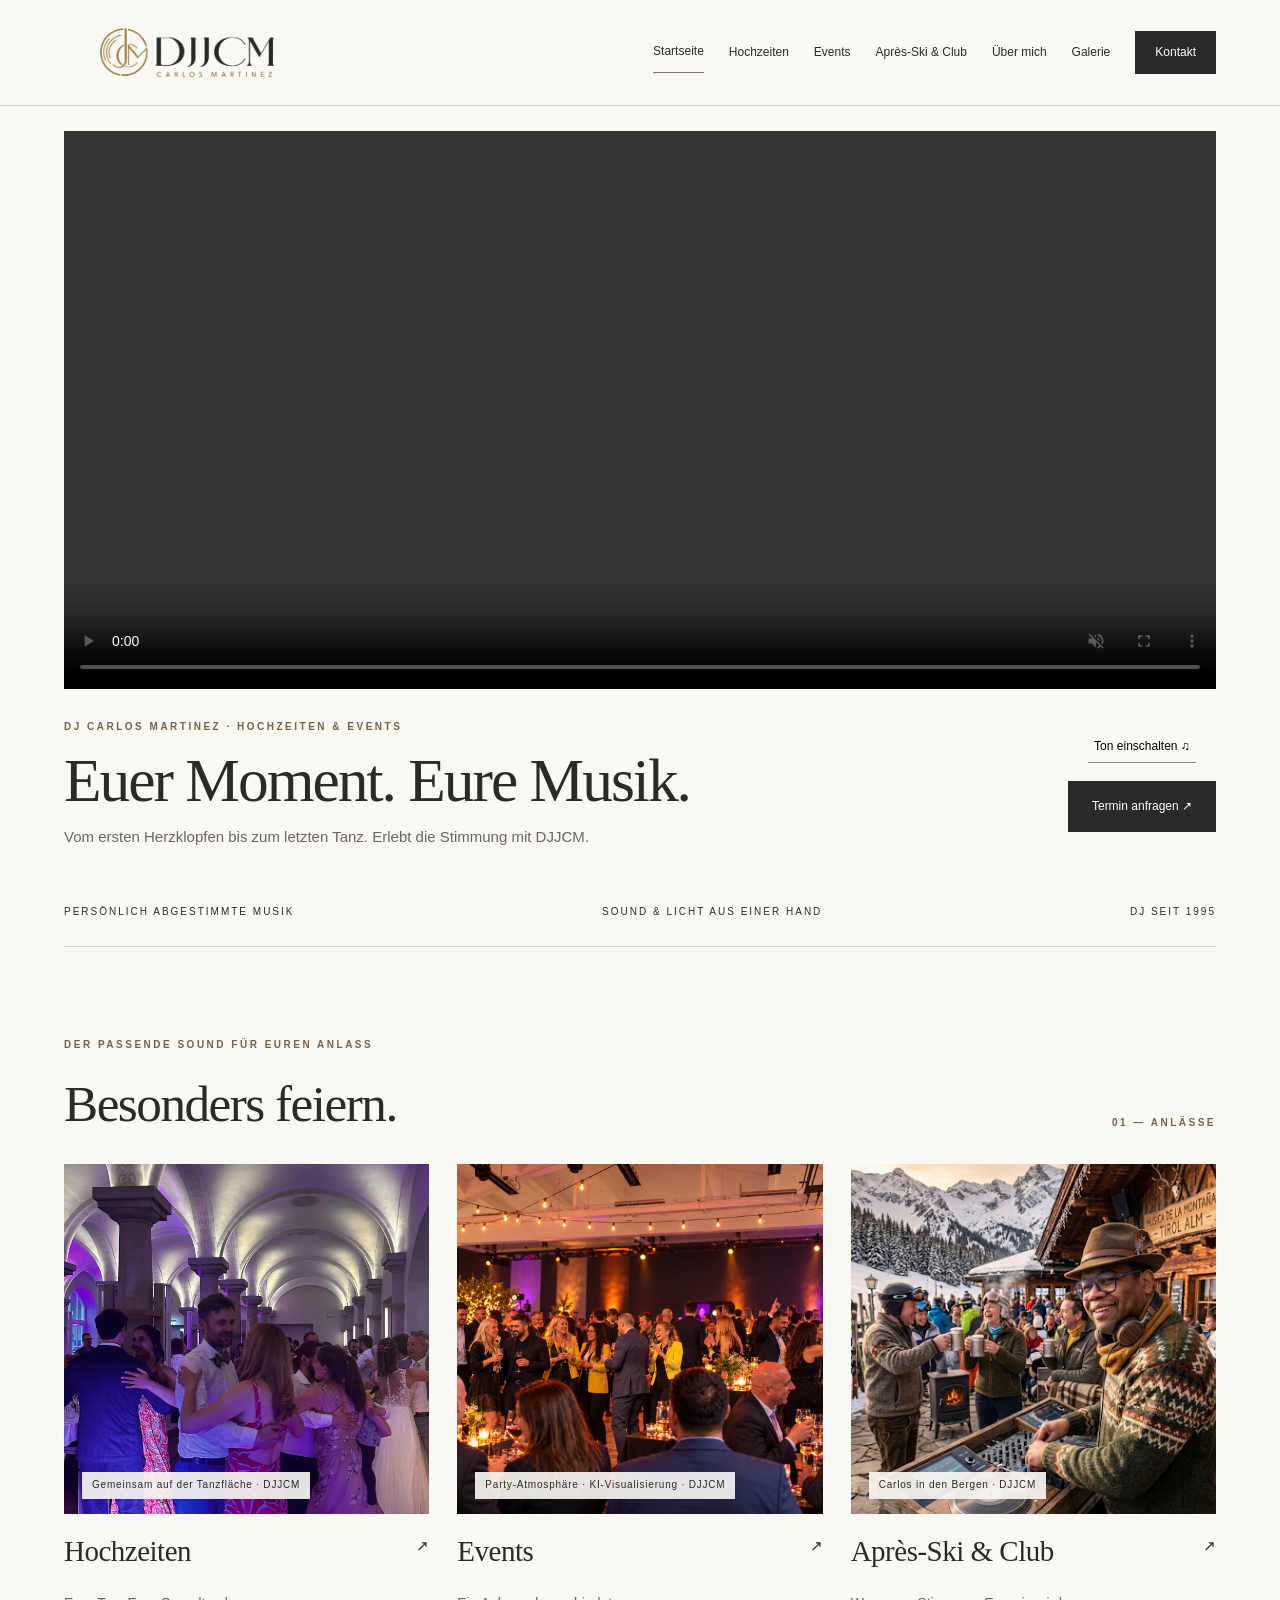
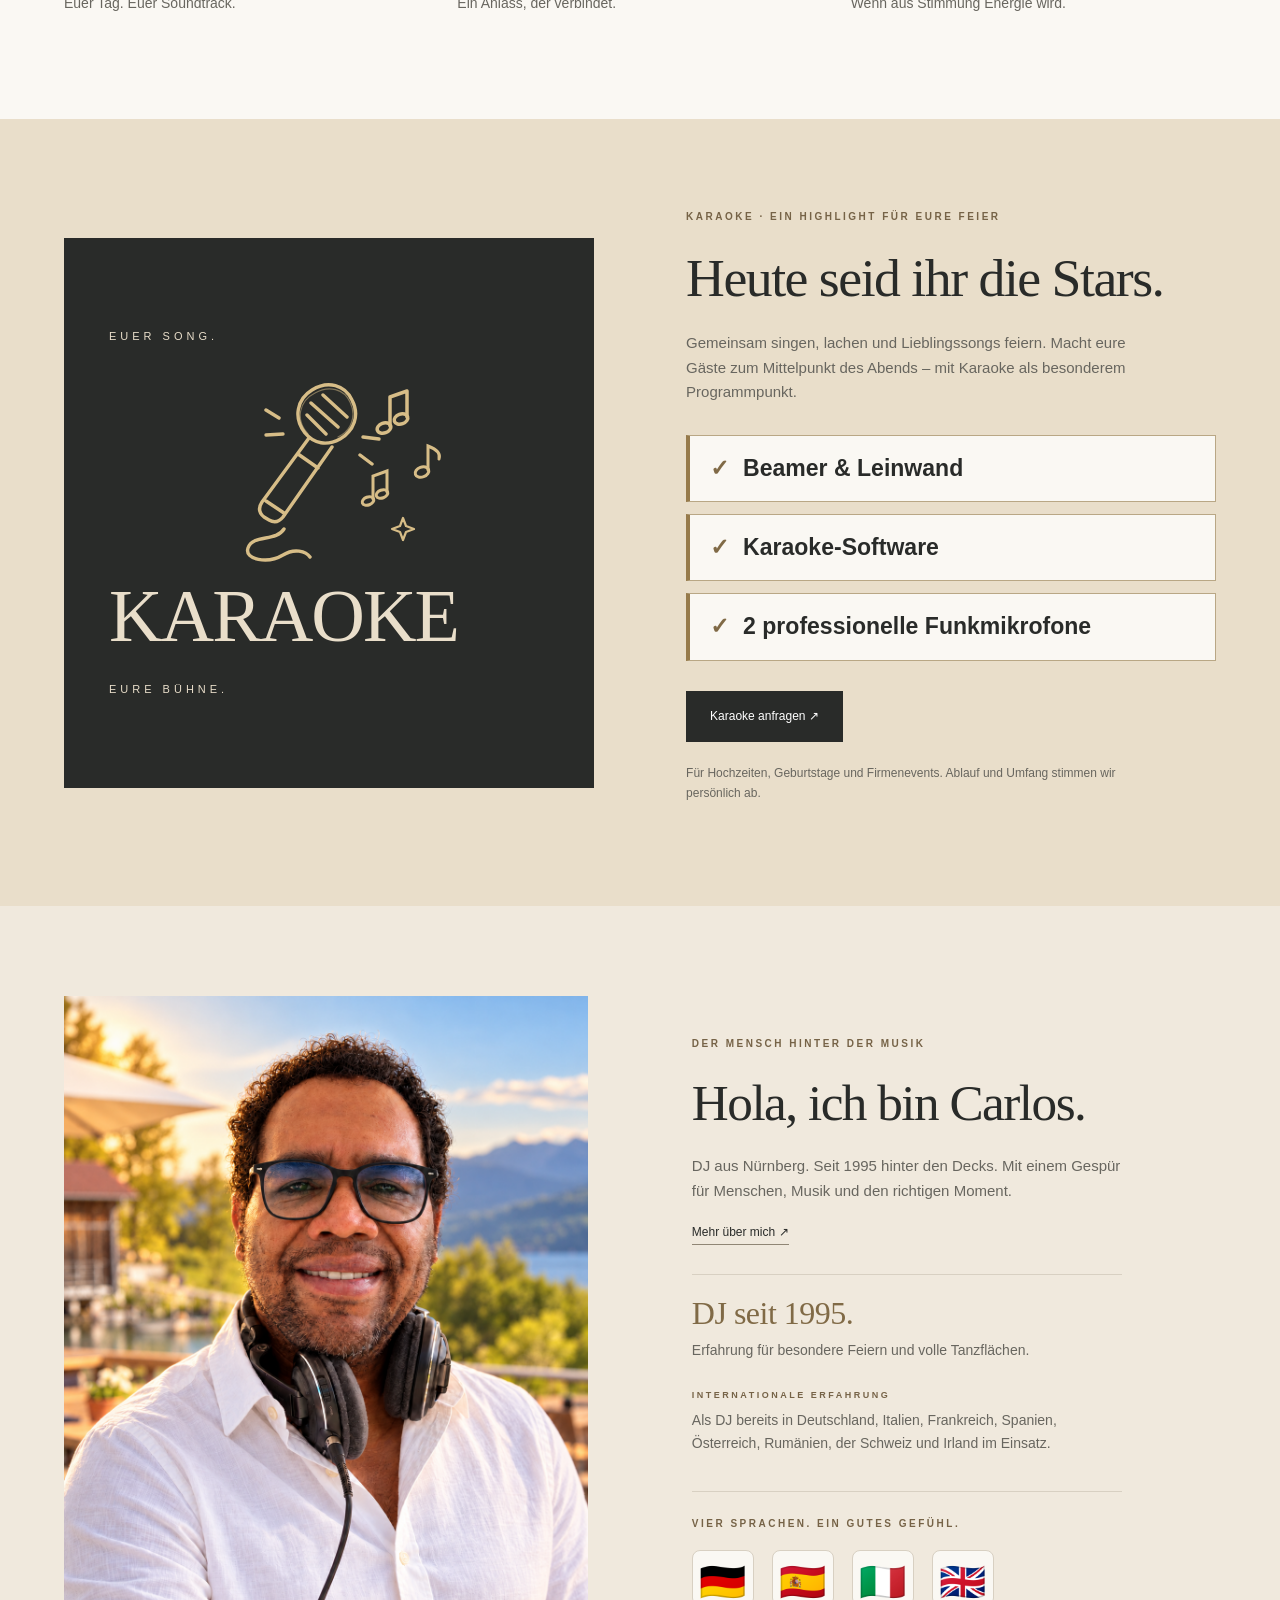
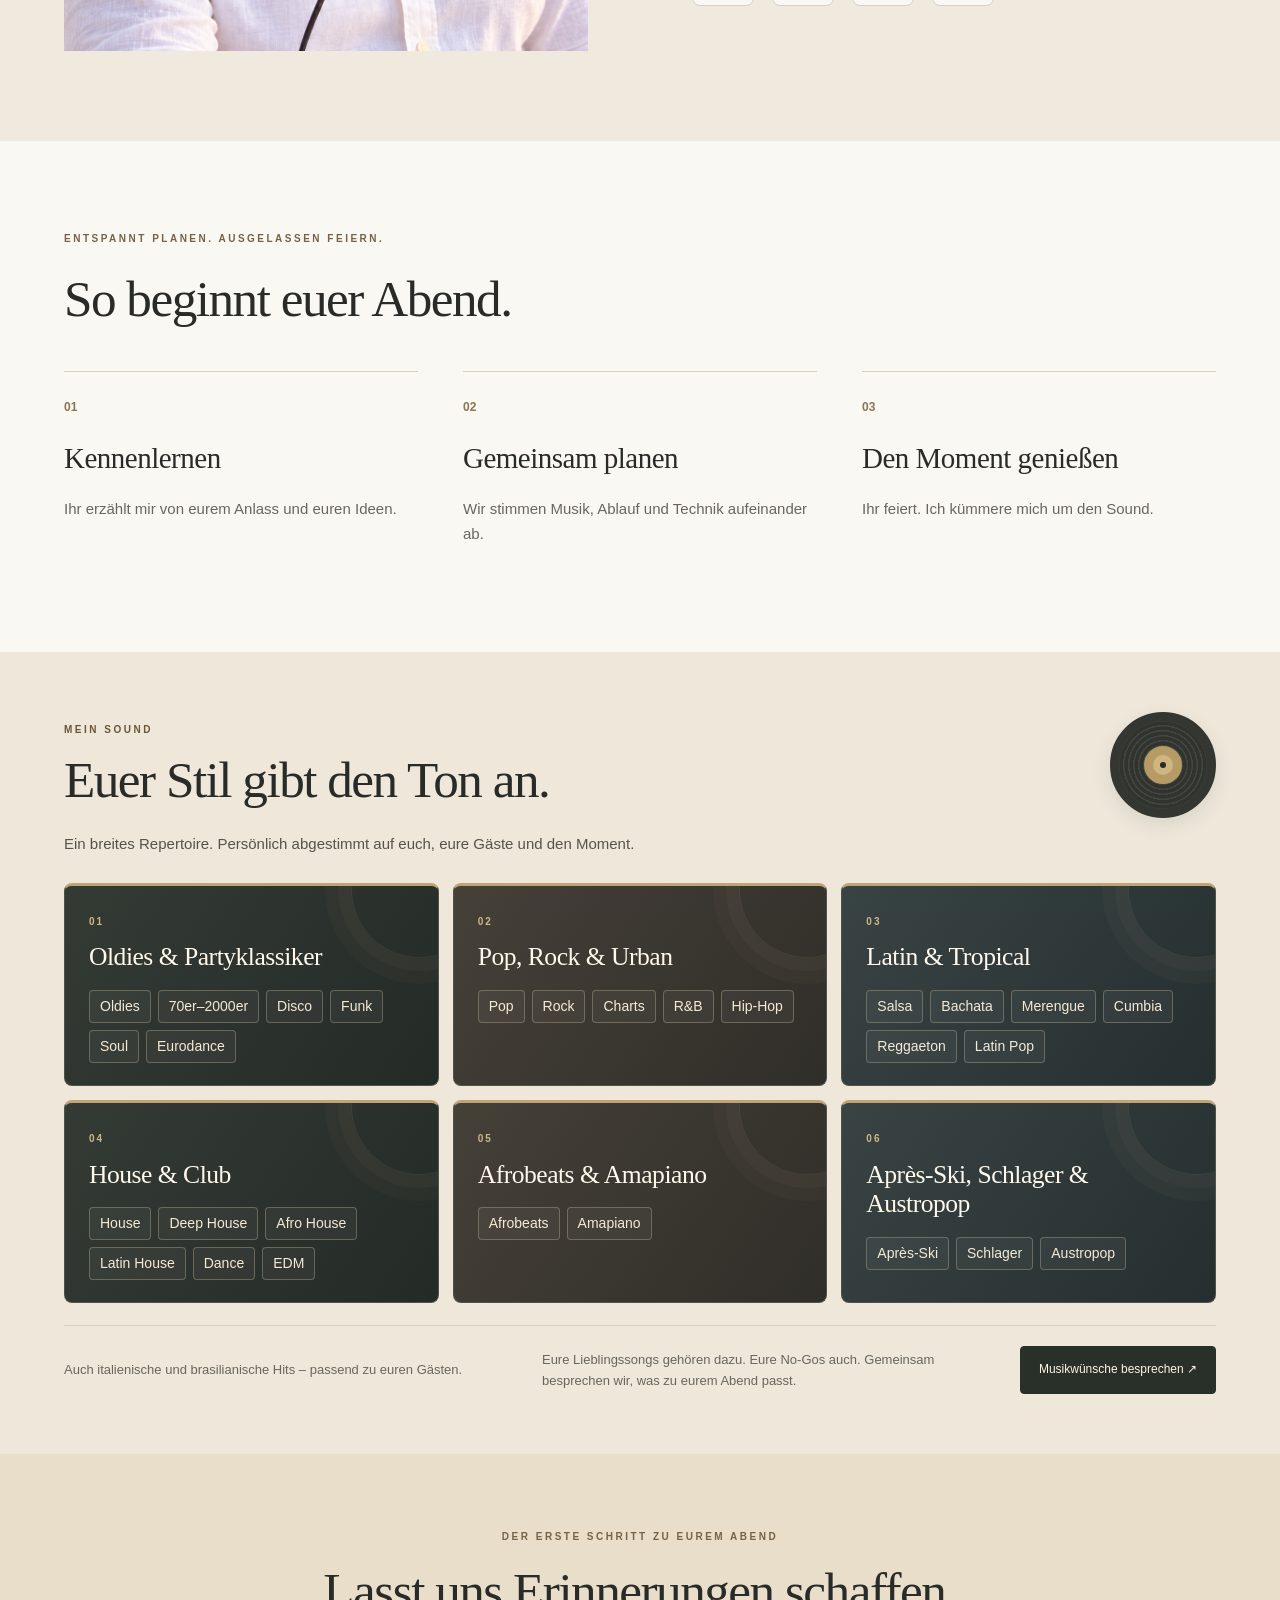
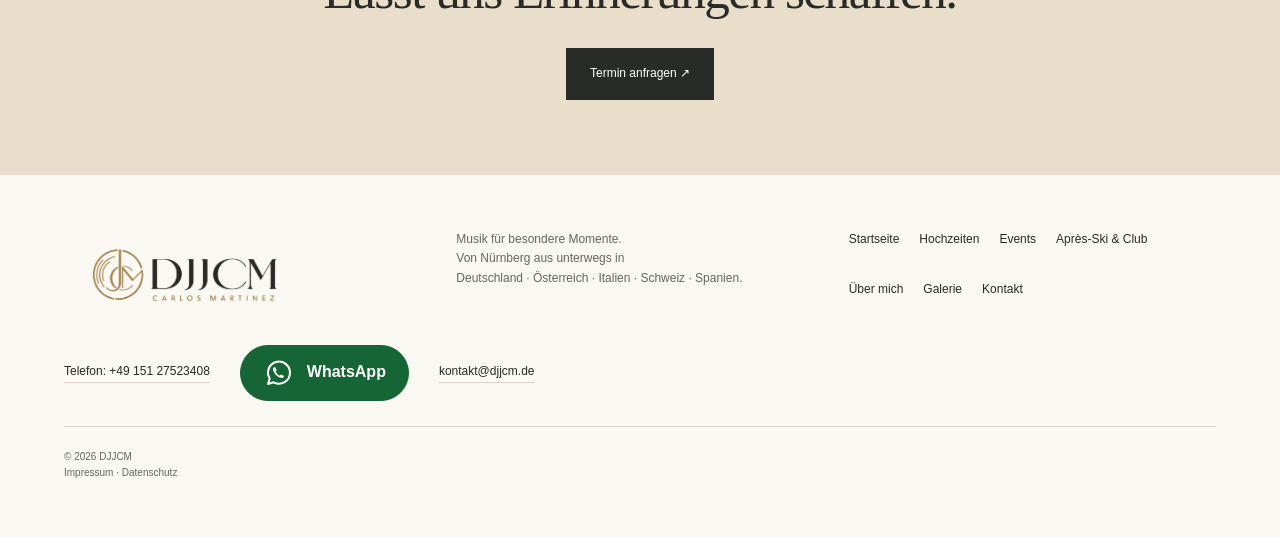
==== commit 01df8a2d: "Give musical repertoire a compact, richer editorial layout" ====
--- a/index.html
+++ b/index.html
@@ -1 +1 @@
-<!doctype html><html lang="de"><head><meta charset="utf-8"><meta name="viewport" content="width=device-width,initial-scale=1"><title>DJJCM · Hochzeits-DJ & Event-DJ Nürnberg</title><meta name="description" content="DJ Carlos Martinez aus Nürnberg: Hochzeiten, Events, Après-Ski und Karaoke. Seit 1995, über 100 Events, professioneller Sound und Licht. Jetzt persönlich anfragen."><meta name="theme-color" content="#FAF8F3"><meta name="google-site-verification" content="zAyFmJXZK5ZVPUpZv9F08ik5p3YGf5qrIckoBH4KkGI"><link rel="canonical" href="https://www.djjcm.de/"><link rel="icon" href="assets/djjcm-logo.png" type="image/png"><meta property="og:title" content="DJJCM · DJ Carlos Martinez"><meta property="og:description" content="Euer Moment. Eure Musik. DJ für Hochzeiten, Events und Karaoke aus Nürnberg."><meta property="og:type" content="website"><meta property="og:locale" content="de_DE"><meta property="og:url" content="https://www.djjcm.de/"><meta property="og:image" content="https://www.djjcm.de/assets/hochzeit-tanz.jpg"><meta name="twitter:card" content="summary_large_image"><link rel="stylesheet" href="style.css?v=portrait-tint-20261102"></head><body><header><a class="brand brand-logo" href="#startseite" aria-label="DJJCM – Startseite"><img src="assets/djjcm-logo.png" alt="DJJCM · Carlos Martinez"></a><button id="menu" aria-expanded="false" aria-controls="nav">Menü ☰</button><nav id="nav"></nav></header><main id="main"></main><footer><a class="brand brand-logo" href="#startseite" aria-label="DJJCM – Startseite"><img src="assets/djjcm-logo.png" alt="DJJCM · Carlos Martinez"></a><p>Musik für besondere Momente.<br>Von Nürnberg aus unterwegs in<br>Deutschland · Österreich · Italien · Schweiz · Spanien.</p><div id="footnav"></div><div class="footer-contact"><a href="tel:+4915127523408">Telefon: +49 151 27523408</a><a class="whatsapp-button" href="https://wa.me/4915252822834" target="_blank" rel="noopener noreferrer" aria-label="WhatsApp-Chat mit DJJCM öffnen" title="WhatsApp-Chat öffnen"><img src="assets/whatsapp.svg" alt="" width="32" height="32"><span>WhatsApp</span></a><a href="mailto:kontakt@djjcm.de">kontakt@djjcm.de</a></div><small>© 2026 DJJCM<br><a href="#impressum">Impressum</a> · <a href="#datenschutz">Datenschutz</a></small></footer><dialog id="lightbox" aria-label="Fotogalerie" aria-describedby="viewer-caption"><div class="viewer-toolbar"><span>DJJCM · GALERIE</span><span id="viewer-counter" aria-live="polite"></span><button class="viewer-close" aria-label="Schließen">Schließen ×</button></div><div class="viewer-stage"><button class="viewer-prev" aria-label="Vorheriges Foto">‹</button><img class="viewer-image" alt=""><button class="viewer-next" aria-label="Nächstes Foto">›</button></div><p id="viewer-caption" aria-live="polite"></p><div class="viewer-thumbnails" aria-label="Foto auswählen"></div></dialog><script src="app.js?v=portrait-tint-20261102"></script></body></html>
+<!doctype html><html lang="de"><head><meta charset="utf-8"><meta name="viewport" content="width=device-width,initial-scale=1"><title>DJJCM · Hochzeits-DJ & Event-DJ Nürnberg</title><meta name="description" content="DJ Carlos Martinez aus Nürnberg: Hochzeiten, Events, Après-Ski und Karaoke. Seit 1995, über 100 Events, professioneller Sound und Licht. Jetzt persönlich anfragen."><meta name="theme-color" content="#FAF8F3"><meta name="google-site-verification" content="zAyFmJXZK5ZVPUpZv9F08ik5p3YGf5qrIckoBH4KkGI"><link rel="canonical" href="https://www.djjcm.de/"><link rel="icon" href="assets/djjcm-logo.png" type="image/png"><meta property="og:title" content="DJJCM · DJ Carlos Martinez"><meta property="og:description" content="Euer Moment. Eure Musik. DJ für Hochzeiten, Events und Karaoke aus Nürnberg."><meta property="og:type" content="website"><meta property="og:locale" content="de_DE"><meta property="og:url" content="https://www.djjcm.de/"><meta property="og:image" content="https://www.djjcm.de/assets/hochzeit-tanz.jpg"><meta name="twitter:card" content="summary_large_image"><link rel="stylesheet" href="style.css?v=sound-design-20261102"></head><body><header><a class="brand brand-logo" href="#startseite" aria-label="DJJCM – Startseite"><img src="assets/djjcm-logo.png" alt="DJJCM · Carlos Martinez"></a><button id="menu" aria-expanded="false" aria-controls="nav">Menü ☰</button><nav id="nav"></nav></header><main id="main"></main><footer><a class="brand brand-logo" href="#startseite" aria-label="DJJCM – Startseite"><img src="assets/djjcm-logo.png" alt="DJJCM · Carlos Martinez"></a><p>Musik für besondere Momente.<br>Von Nürnberg aus unterwegs in<br>Deutschland · Österreich · Italien · Schweiz · Spanien.</p><div id="footnav"></div><div class="footer-contact"><a href="tel:+4915127523408">Telefon: +49 151 27523408</a><a class="whatsapp-button" href="https://wa.me/4915252822834" target="_blank" rel="noopener noreferrer" aria-label="WhatsApp-Chat mit DJJCM öffnen" title="WhatsApp-Chat öffnen"><img src="assets/whatsapp.svg" alt="" width="32" height="32"><span>WhatsApp</span></a><a href="mailto:kontakt@djjcm.de">kontakt@djjcm.de</a></div><small>© 2026 DJJCM<br><a href="#impressum">Impressum</a> · <a href="#datenschutz">Datenschutz</a></small></footer><dialog id="lightbox" aria-label="Fotogalerie" aria-describedby="viewer-caption"><div class="viewer-toolbar"><span>DJJCM · GALERIE</span><span id="viewer-counter" aria-live="polite"></span><button class="viewer-close" aria-label="Schließen">Schließen ×</button></div><div class="viewer-stage"><button class="viewer-prev" aria-label="Vorheriges Foto">‹</button><img class="viewer-image" alt=""><button class="viewer-next" aria-label="Nächstes Foto">›</button></div><p id="viewer-caption" aria-live="polite"></p><div class="viewer-thumbnails" aria-label="Foto auswählen"></div></dialog><script src="app.js?v=sound-design-20261102"></script></body></html>
--- a/style.css
+++ b/style.css
@@ -49,3 +49,27 @@
 header{top:0}.preview{display:none}
 
 .direct-contact{padding:clamp(24px,4vw,52px);background:var(--champagne);align-self:start}.direct-contact h2{font-size:clamp(32px,4vw,48px);line-height:1.1}.direct-contact .notice{margin-top:28px}.direct-contact .notice a{text-decoration:underline}
+
+/* Compact, editorial music repertoire: existing content and genres retained. */
+.music.music--editorial{padding-top:60px;padding-bottom:60px;background:#eee7da}
+.music--editorial .heading{margin-bottom:14px;gap:30px;align-items:center}
+.music--editorial .heading h2{margin-top:14px}
+.music--editorial>p{max-width:680px;margin:0;color:#56534c}
+.music--editorial .sound-record{flex:none;width:106px;height:106px;border-radius:50%;border:9px solid #333631;background:repeating-radial-gradient(circle,#30332e 0 3px,#42463e 4px 5px);position:relative;box-shadow:0 7px 20px #292b2918}
+.music--editorial .sound-record:before{content:'';position:absolute;inset:25px;border-radius:50%;background:#cfb580;border:9px solid #b69b65}
+.music--editorial .sound-record:after{content:'';position:absolute;inset:41px;border-radius:50%;background:#292b29}
+.music--editorial .music-grid{gap:14px;margin-top:26px}
+.music--editorial .music-grid article{position:relative;overflow:hidden;padding:22px 24px;background:linear-gradient(125deg,#343a34,#242a26);border:1px solid #4d554b;border-top:3px solid #bfa575;border-radius:8px}
+.music--editorial .music-grid article:nth-child(3n+2){background:linear-gradient(125deg,#454038,#302e29)}
+.music--editorial .music-grid article:nth-child(3n){background:linear-gradient(125deg,#394343,#262f30)}
+.music--editorial .music-grid article:after{content:'';position:absolute;width:135px;height:135px;border:1px solid #e5d4b216;border-radius:50%;right:-50px;top:-65px;box-shadow:0 0 0 13px #e5d4b207,0 0 0 26px #e5d4b206;pointer-events:none}
+.music--editorial .music-grid .eyebrow{color:#ccb786;font-size:10px;letter-spacing:2px}
+.music--editorial .music-grid h3{color:#fff8eb;font-size:clamp(23px,2vw,29px);margin:10px 0 18px;line-height:1.15;position:relative;z-index:1}
+.music--editorial .genre-tags{gap:7px;position:relative;z-index:1}
+.music--editorial .genre-tags span{background:#ffffff0b;color:#f5ead5;border:1px solid #cabb9759;font-size:14px;font-weight:500;padding:4px 10px;border-radius:4px}
+.music--editorial .music-note{margin-top:22px;padding-top:20px;gap:28px;align-items:center}
+.music--editorial .music-note p{font-size:13px;flex:1;max-width:490px}
+.music--editorial .music-note .textlink{flex:none;background:#292f29;color:#fff5e5;border:1px solid #292f29;padding:13px 18px;border-radius:4px;white-space:nowrap}
+.music--editorial .music-note .textlink:hover{background:#444b40}
+@media(max-width:1000px){.music--editorial .music-grid h3{font-size:25px}.music--editorial .music-note{flex-wrap:wrap}.music--editorial .music-note p{flex-basis:40%}}
+@media(max-width:580px){.music.music--editorial{padding-top:42px;padding-bottom:42px}.music--editorial .sound-record{display:none}.music--editorial .music-grid{gap:12px;margin-top:22px}.music--editorial .music-grid article{padding:19px 20px}.music--editorial .music-grid h3{font-size:25px;margin:8px 0 14px}.music--editorial .music-note{align-items:stretch;gap:14px}.music--editorial .music-note p{flex:auto;max-width:none}.music--editorial .music-note .textlink{text-align:center}}
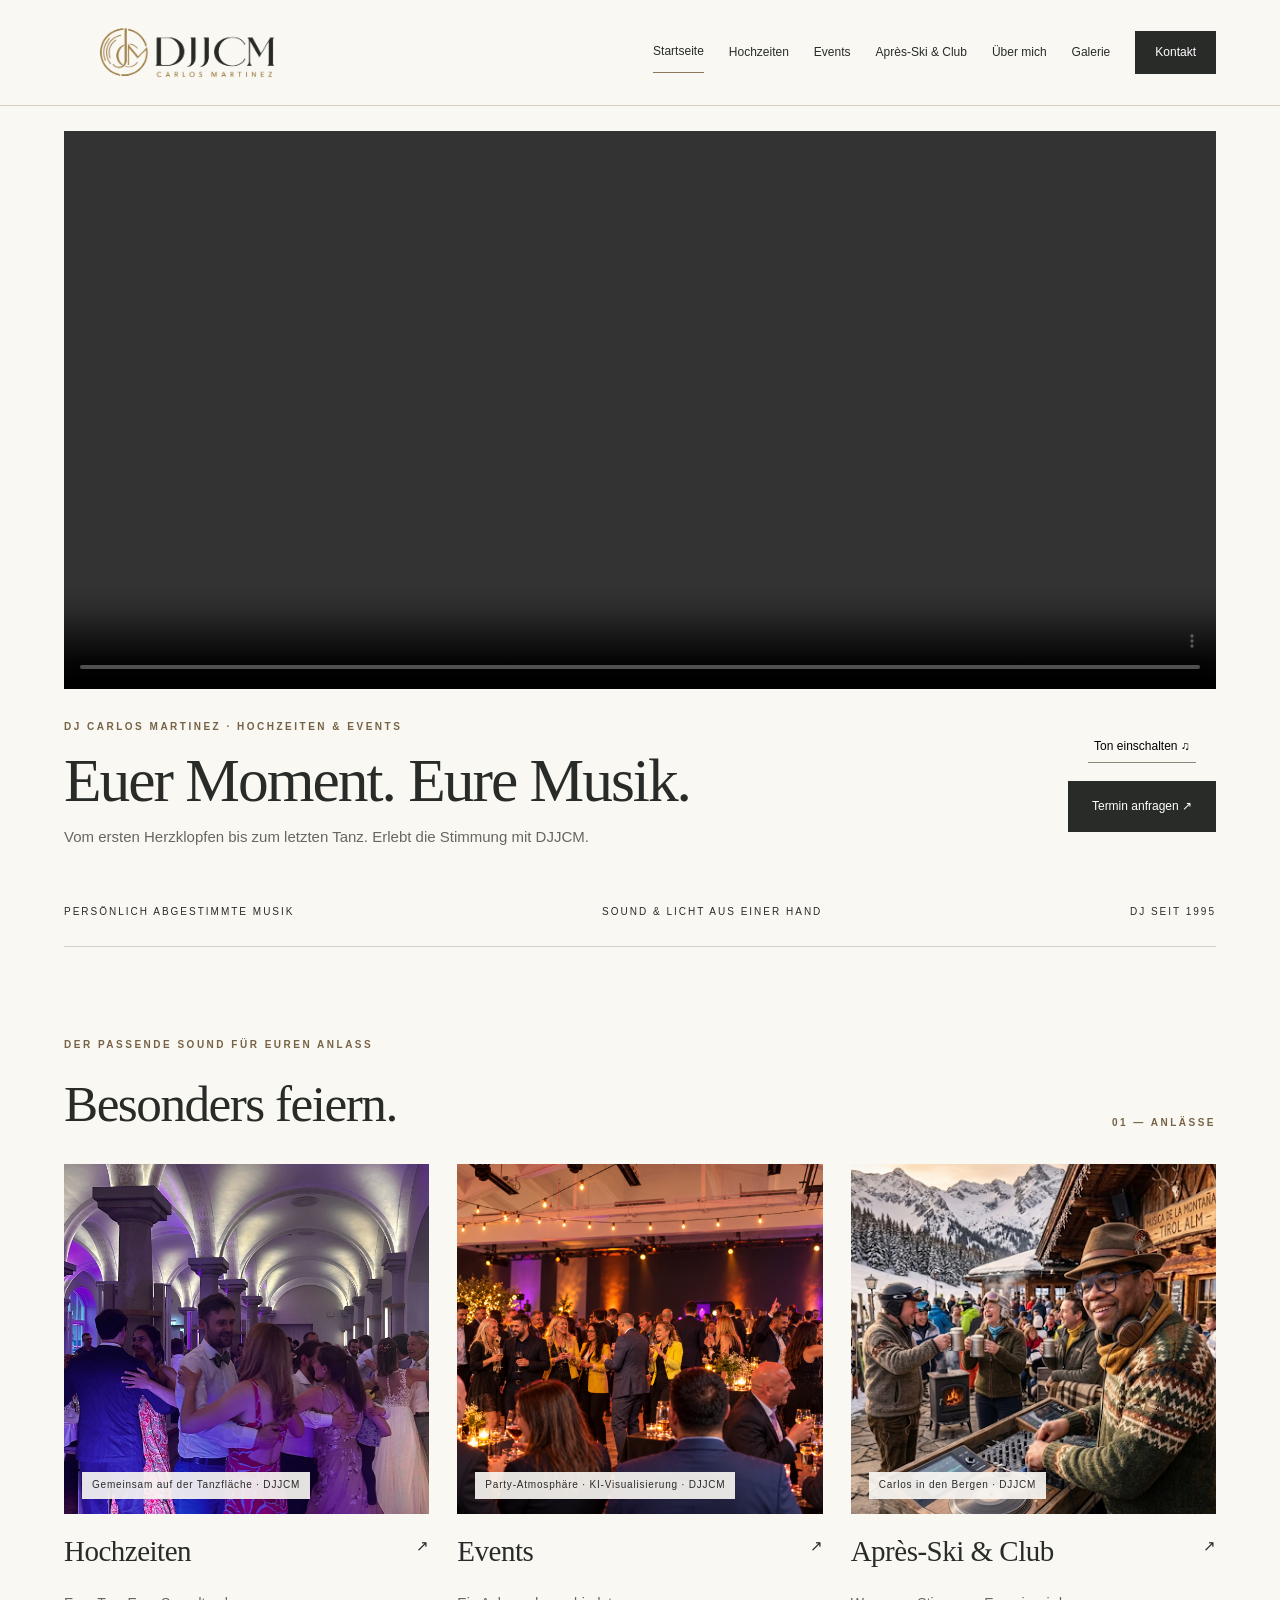
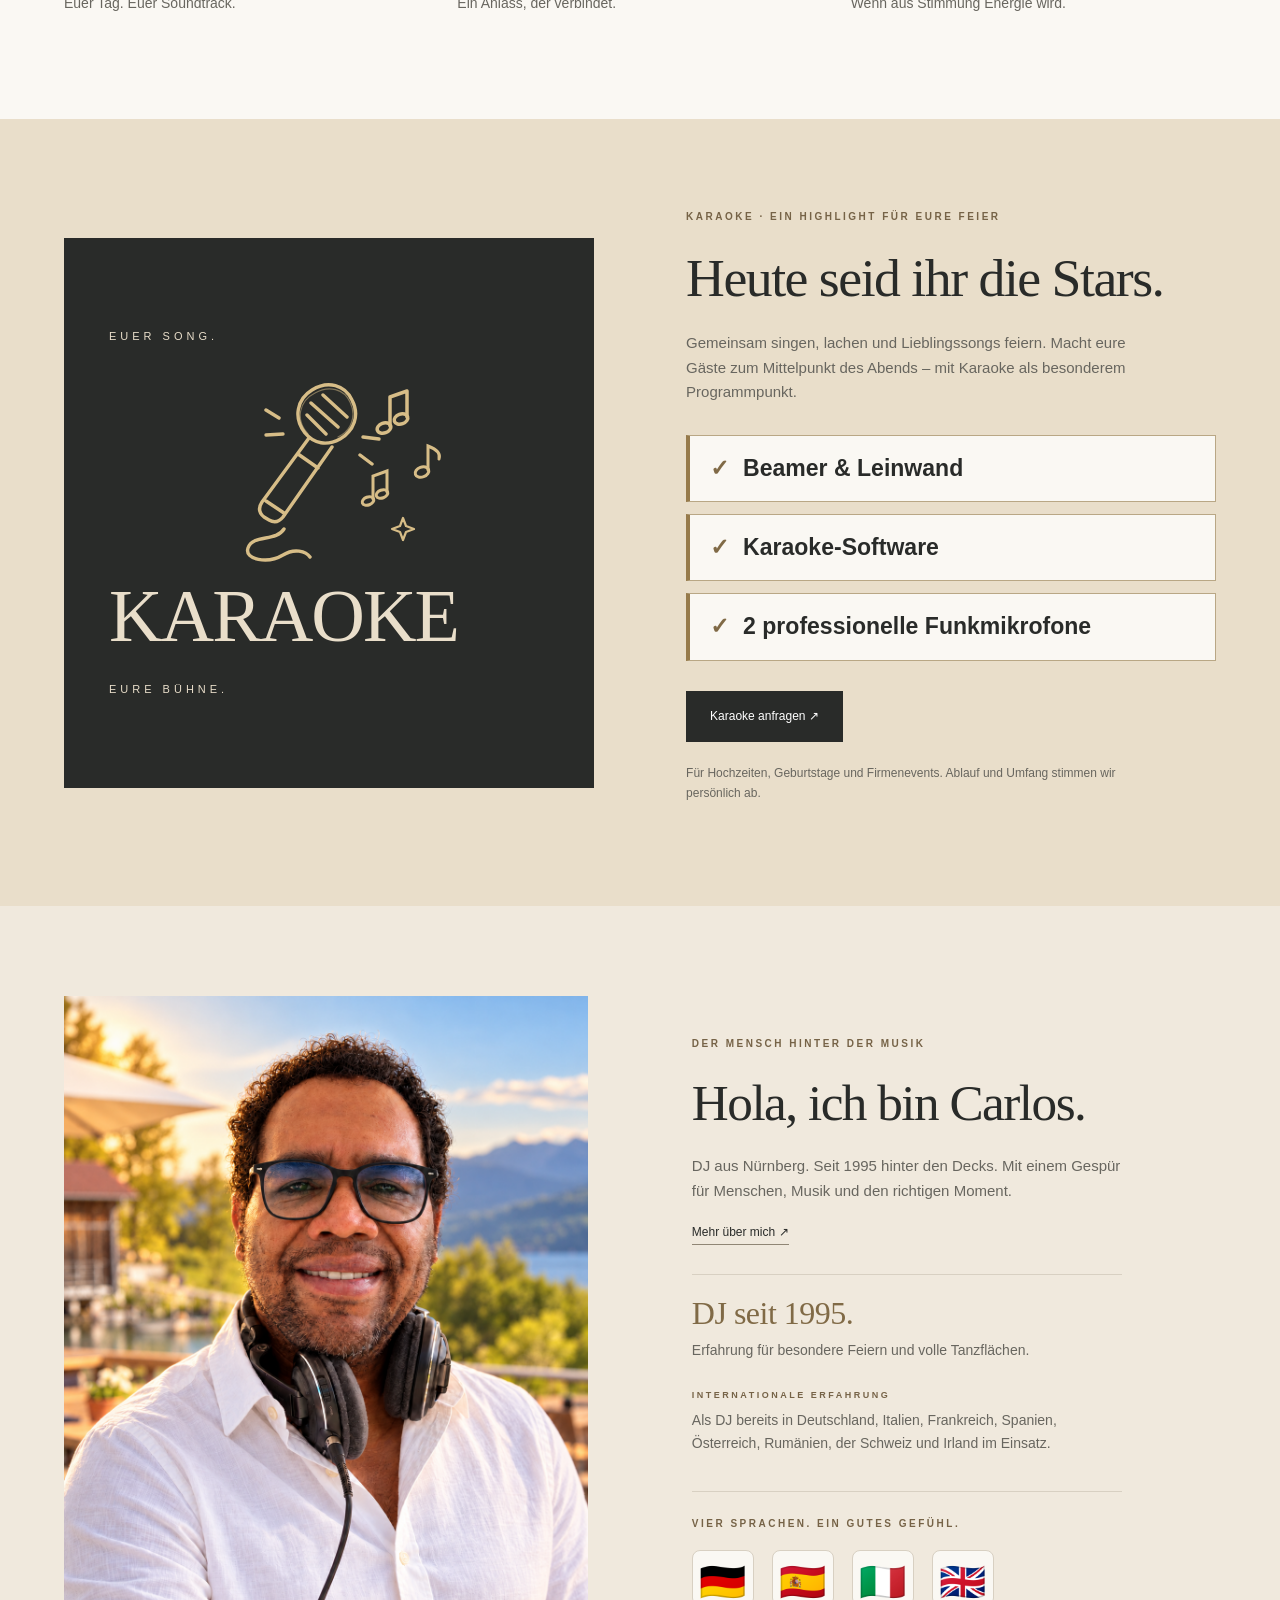
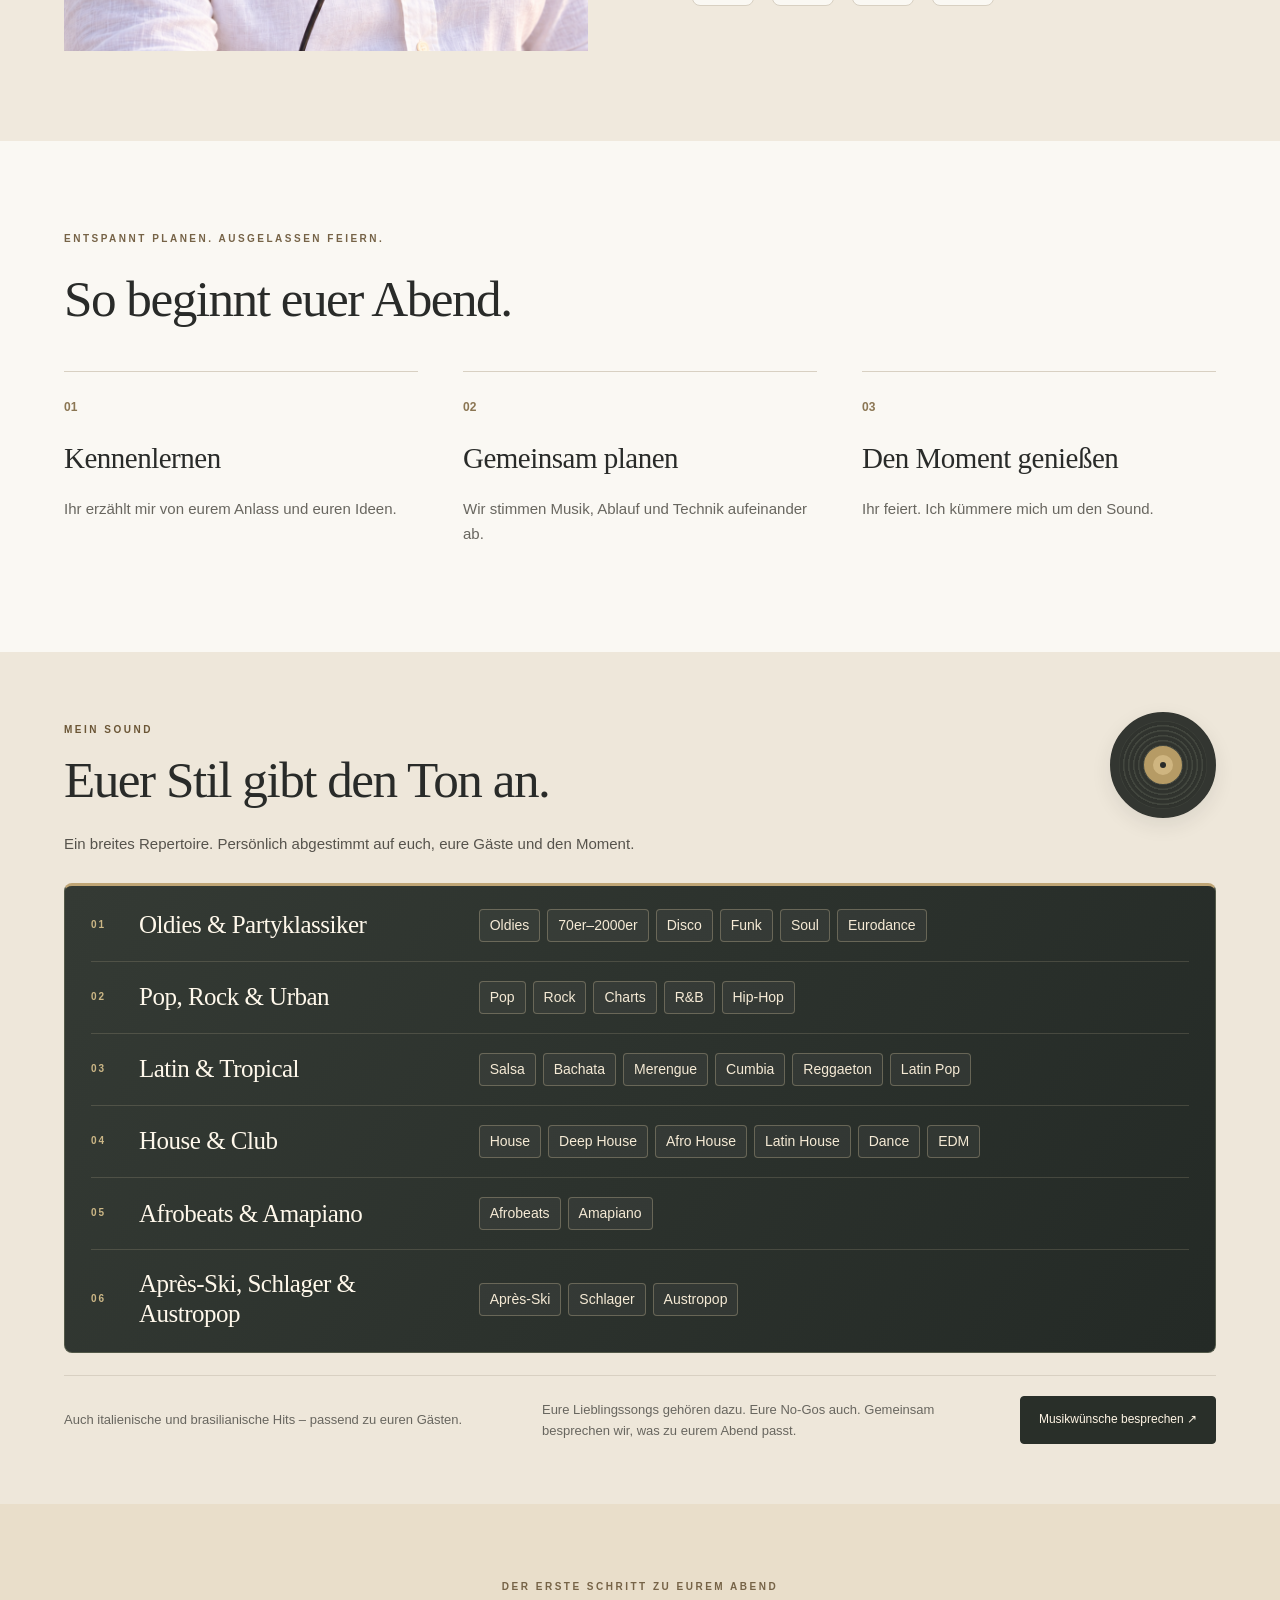
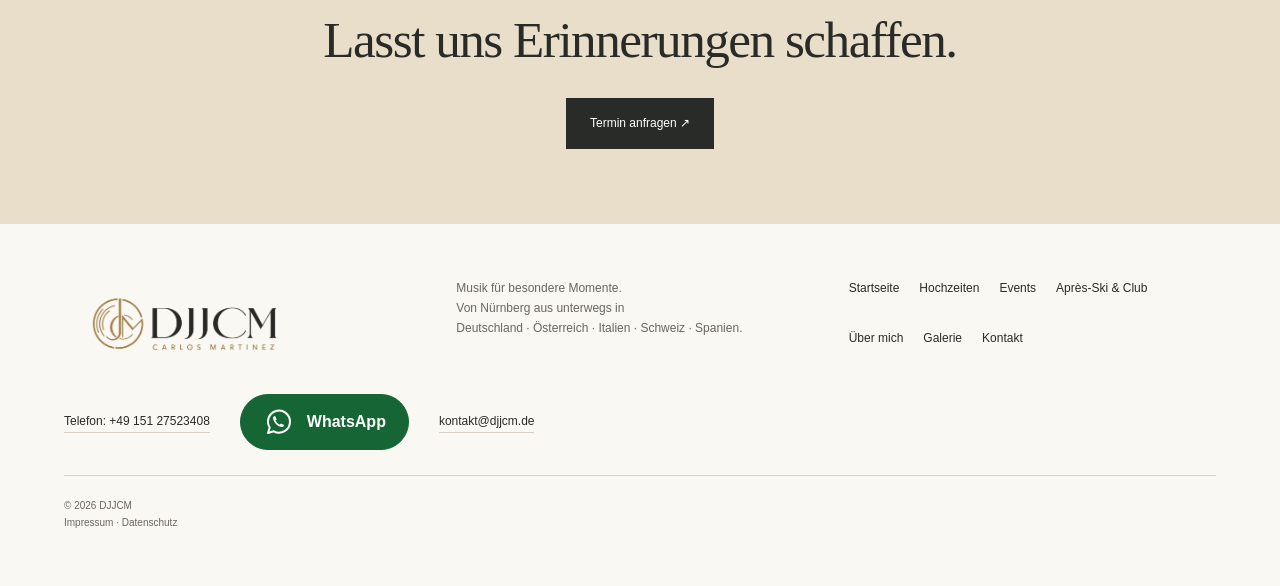
==== commit 81f1ccf7: "Unify musical genres in one continuous repertoire panel" ====
--- a/index.html
+++ b/index.html
@@ -1 +1 @@
-<!doctype html><html lang="de"><head><meta charset="utf-8"><meta name="viewport" content="width=device-width,initial-scale=1"><title>DJJCM · Hochzeits-DJ & Event-DJ Nürnberg</title><meta name="description" content="DJ Carlos Martinez aus Nürnberg: Hochzeiten, Events, Après-Ski und Karaoke. Seit 1995, über 100 Events, professioneller Sound und Licht. Jetzt persönlich anfragen."><meta name="theme-color" content="#FAF8F3"><meta name="google-site-verification" content="zAyFmJXZK5ZVPUpZv9F08ik5p3YGf5qrIckoBH4KkGI"><link rel="canonical" href="https://www.djjcm.de/"><link rel="icon" href="assets/djjcm-logo.png" type="image/png"><meta property="og:title" content="DJJCM · DJ Carlos Martinez"><meta property="og:description" content="Euer Moment. Eure Musik. DJ für Hochzeiten, Events und Karaoke aus Nürnberg."><meta property="og:type" content="website"><meta property="og:locale" content="de_DE"><meta property="og:url" content="https://www.djjcm.de/"><meta property="og:image" content="https://www.djjcm.de/assets/hochzeit-tanz.jpg"><meta name="twitter:card" content="summary_large_image"><link rel="stylesheet" href="style.css?v=sound-design-20261102"></head><body><header><a class="brand brand-logo" href="#startseite" aria-label="DJJCM – Startseite"><img src="assets/djjcm-logo.png" alt="DJJCM · Carlos Martinez"></a><button id="menu" aria-expanded="false" aria-controls="nav">Menü ☰</button><nav id="nav"></nav></header><main id="main"></main><footer><a class="brand brand-logo" href="#startseite" aria-label="DJJCM – Startseite"><img src="assets/djjcm-logo.png" alt="DJJCM · Carlos Martinez"></a><p>Musik für besondere Momente.<br>Von Nürnberg aus unterwegs in<br>Deutschland · Österreich · Italien · Schweiz · Spanien.</p><div id="footnav"></div><div class="footer-contact"><a href="tel:+4915127523408">Telefon: +49 151 27523408</a><a class="whatsapp-button" href="https://wa.me/4915252822834" target="_blank" rel="noopener noreferrer" aria-label="WhatsApp-Chat mit DJJCM öffnen" title="WhatsApp-Chat öffnen"><img src="assets/whatsapp.svg" alt="" width="32" height="32"><span>WhatsApp</span></a><a href="mailto:kontakt@djjcm.de">kontakt@djjcm.de</a></div><small>© 2026 DJJCM<br><a href="#impressum">Impressum</a> · <a href="#datenschutz">Datenschutz</a></small></footer><dialog id="lightbox" aria-label="Fotogalerie" aria-describedby="viewer-caption"><div class="viewer-toolbar"><span>DJJCM · GALERIE</span><span id="viewer-counter" aria-live="polite"></span><button class="viewer-close" aria-label="Schließen">Schließen ×</button></div><div class="viewer-stage"><button class="viewer-prev" aria-label="Vorheriges Foto">‹</button><img class="viewer-image" alt=""><button class="viewer-next" aria-label="Nächstes Foto">›</button></div><p id="viewer-caption" aria-live="polite"></p><div class="viewer-thumbnails" aria-label="Foto auswählen"></div></dialog><script src="app.js?v=sound-design-20261102"></script></body></html>
+<!doctype html><html lang="de"><head><meta charset="utf-8"><meta name="viewport" content="width=device-width,initial-scale=1"><title>DJJCM · Hochzeits-DJ & Event-DJ Nürnberg</title><meta name="description" content="DJ Carlos Martinez aus Nürnberg: Hochzeiten, Events, Après-Ski und Karaoke. Seit 1995, über 100 Events, professioneller Sound und Licht. Jetzt persönlich anfragen."><meta name="theme-color" content="#FAF8F3"><meta name="google-site-verification" content="zAyFmJXZK5ZVPUpZv9F08ik5p3YGf5qrIckoBH4KkGI"><link rel="canonical" href="https://www.djjcm.de/"><link rel="icon" href="assets/djjcm-logo.png" type="image/png"><meta property="og:title" content="DJJCM · DJ Carlos Martinez"><meta property="og:description" content="Euer Moment. Eure Musik. DJ für Hochzeiten, Events und Karaoke aus Nürnberg."><meta property="og:type" content="website"><meta property="og:locale" content="de_DE"><meta property="og:url" content="https://www.djjcm.de/"><meta property="og:image" content="https://www.djjcm.de/assets/hochzeit-tanz.jpg"><meta name="twitter:card" content="summary_large_image"><link rel="stylesheet" href="style.css?v=sound-unified-20261102"></head><body><header><a class="brand brand-logo" href="#startseite" aria-label="DJJCM – Startseite"><img src="assets/djjcm-logo.png" alt="DJJCM · Carlos Martinez"></a><button id="menu" aria-expanded="false" aria-controls="nav">Menü ☰</button><nav id="nav"></nav></header><main id="main"></main><footer><a class="brand brand-logo" href="#startseite" aria-label="DJJCM – Startseite"><img src="assets/djjcm-logo.png" alt="DJJCM · Carlos Martinez"></a><p>Musik für besondere Momente.<br>Von Nürnberg aus unterwegs in<br>Deutschland · Österreich · Italien · Schweiz · Spanien.</p><div id="footnav"></div><div class="footer-contact"><a href="tel:+4915127523408">Telefon: +49 151 27523408</a><a class="whatsapp-button" href="https://wa.me/4915252822834" target="_blank" rel="noopener noreferrer" aria-label="WhatsApp-Chat mit DJJCM öffnen" title="WhatsApp-Chat öffnen"><img src="assets/whatsapp.svg" alt="" width="32" height="32"><span>WhatsApp</span></a><a href="mailto:kontakt@djjcm.de">kontakt@djjcm.de</a></div><small>© 2026 DJJCM<br><a href="#impressum">Impressum</a> · <a href="#datenschutz">Datenschutz</a></small></footer><dialog id="lightbox" aria-label="Fotogalerie" aria-describedby="viewer-caption"><div class="viewer-toolbar"><span>DJJCM · GALERIE</span><span id="viewer-counter" aria-live="polite"></span><button class="viewer-close" aria-label="Schließen">Schließen ×</button></div><div class="viewer-stage"><button class="viewer-prev" aria-label="Vorheriges Foto">‹</button><img class="viewer-image" alt=""><button class="viewer-next" aria-label="Nächstes Foto">›</button></div><p id="viewer-caption" aria-live="polite"></p><div class="viewer-thumbnails" aria-label="Foto auswählen"></div></dialog><script src="app.js?v=sound-unified-20261102"></script></body></html>
--- a/style.css
+++ b/style.css
@@ -73,3 +73,13 @@
 .music--editorial .music-note .textlink:hover{background:#444b40}
 @media(max-width:1000px){.music--editorial .music-grid h3{font-size:25px}.music--editorial .music-note{flex-wrap:wrap}.music--editorial .music-note p{flex-basis:40%}}
 @media(max-width:580px){.music.music--editorial{padding-top:42px;padding-bottom:42px}.music--editorial .sound-record{display:none}.music--editorial .music-grid{gap:12px;margin-top:22px}.music--editorial .music-grid article{padding:19px 20px}.music--editorial .music-grid h3{font-size:25px;margin:8px 0 14px}.music--editorial .music-note{align-items:stretch;gap:14px}.music--editorial .music-note p{flex:auto;max-width:none}.music--editorial .music-note .textlink{text-align:center}}
+
+/* One continuous repertoire panel, without separate cards. */
+.music--editorial.music--unified .music-grid{display:block;padding:4px 26px;background:linear-gradient(125deg,#343a34,#242a26);border:1px solid #535949;border-top:3px solid #bfa575;border-radius:8px}
+.music--editorial.music--unified .music-grid article:nth-child(n){display:grid;grid-template-columns:28px minmax(230px,.9fr) 2fr;align-items:center;gap:20px;padding:19px 0;background:none;border:0;border-bottom:1px solid #dfd1ac2b;border-radius:0;overflow:visible}
+.music--editorial.music--unified .music-grid article:last-child{border-bottom:0}
+.music--editorial.music--unified .music-grid article:after{display:none}
+.music--editorial.music--unified .music-grid h3{font-size:25px;margin:0;line-height:1.2}
+.music--editorial.music--unified .genre-tags{gap:7px}
+@media(max-width:1000px){.music--editorial.music--unified .music-grid article:nth-child(n){grid-template-columns:24px minmax(190px,.9fr) 1.5fr;gap:14px}.music--editorial.music--unified .music-grid h3{font-size:23px}}
+@media(max-width:650px){.music--editorial.music--unified .music-grid{padding:2px 20px}.music--editorial.music--unified .music-grid article:nth-child(n){grid-template-columns:22px minmax(0,1fr);gap:11px;padding:19px 0}.music--editorial.music--unified .genre-tags{grid-column:2}.music--editorial.music--unified .music-grid h3{font-size:24px}}
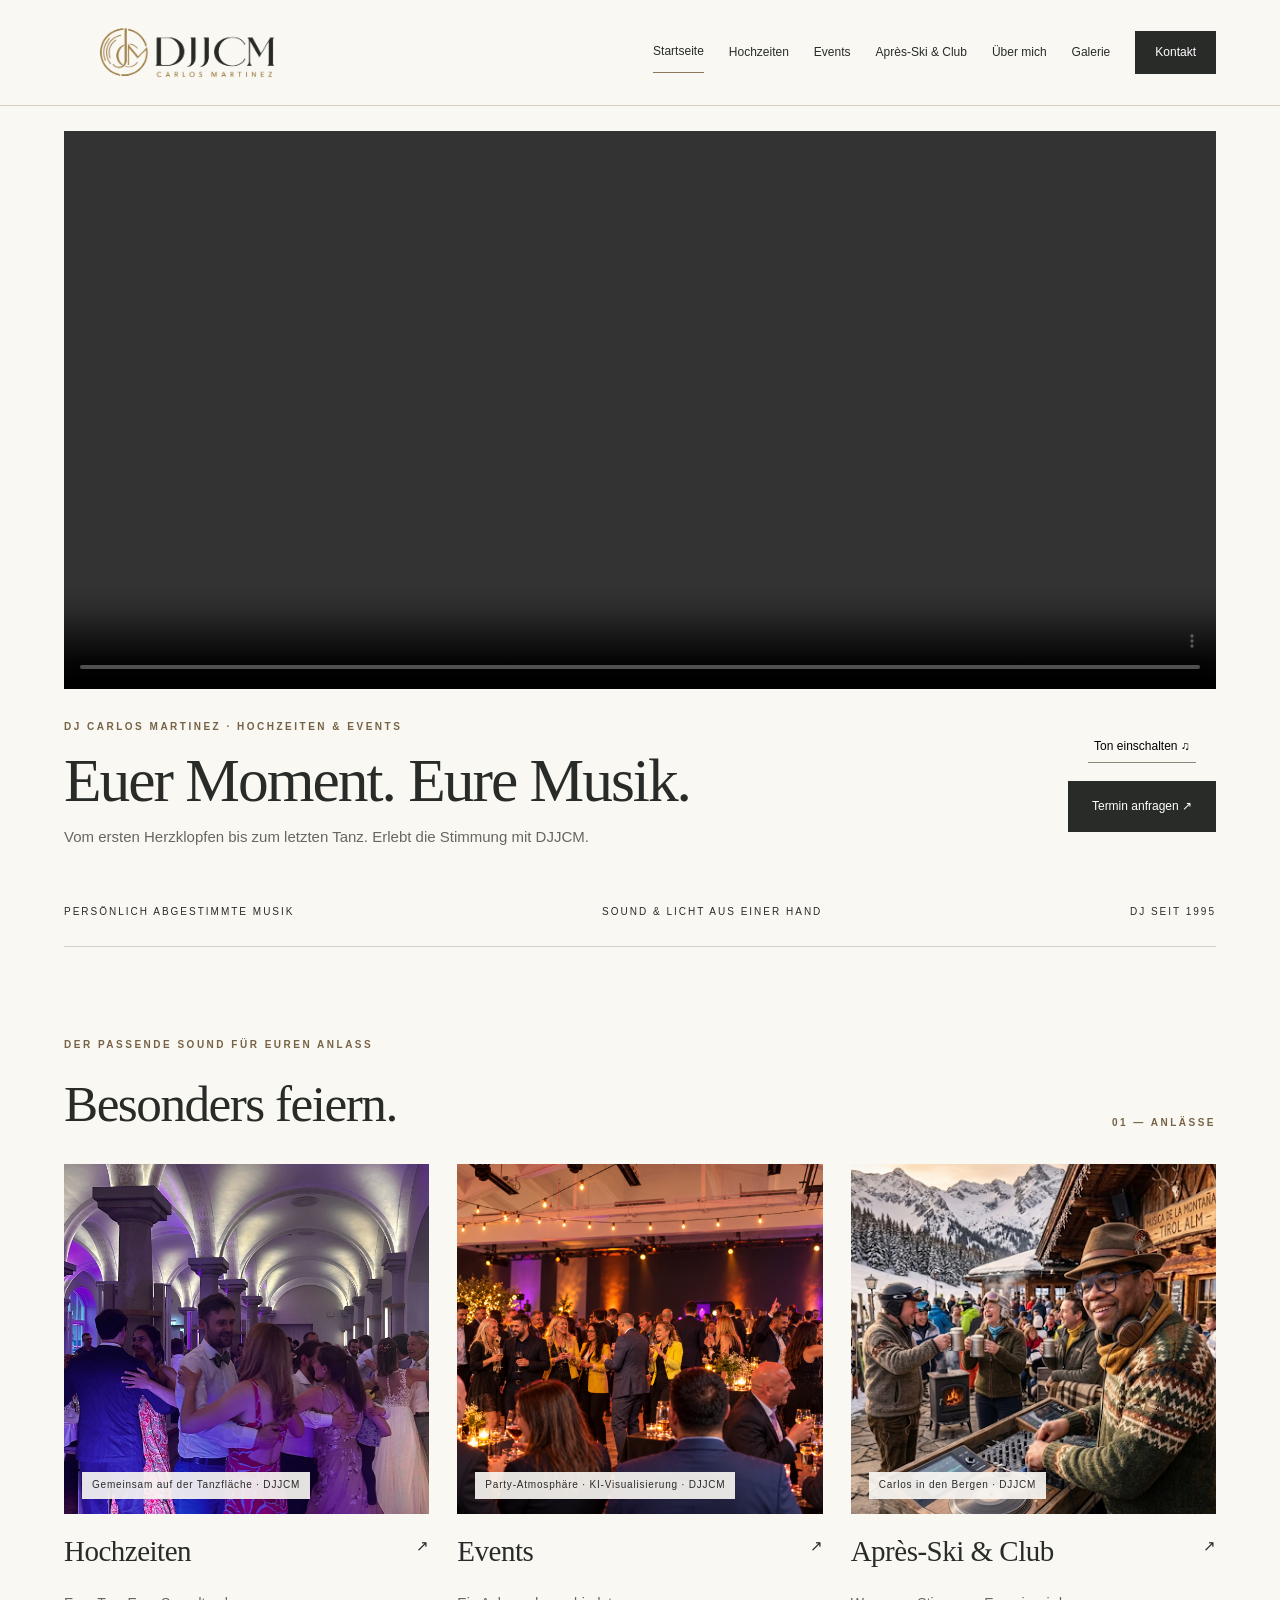
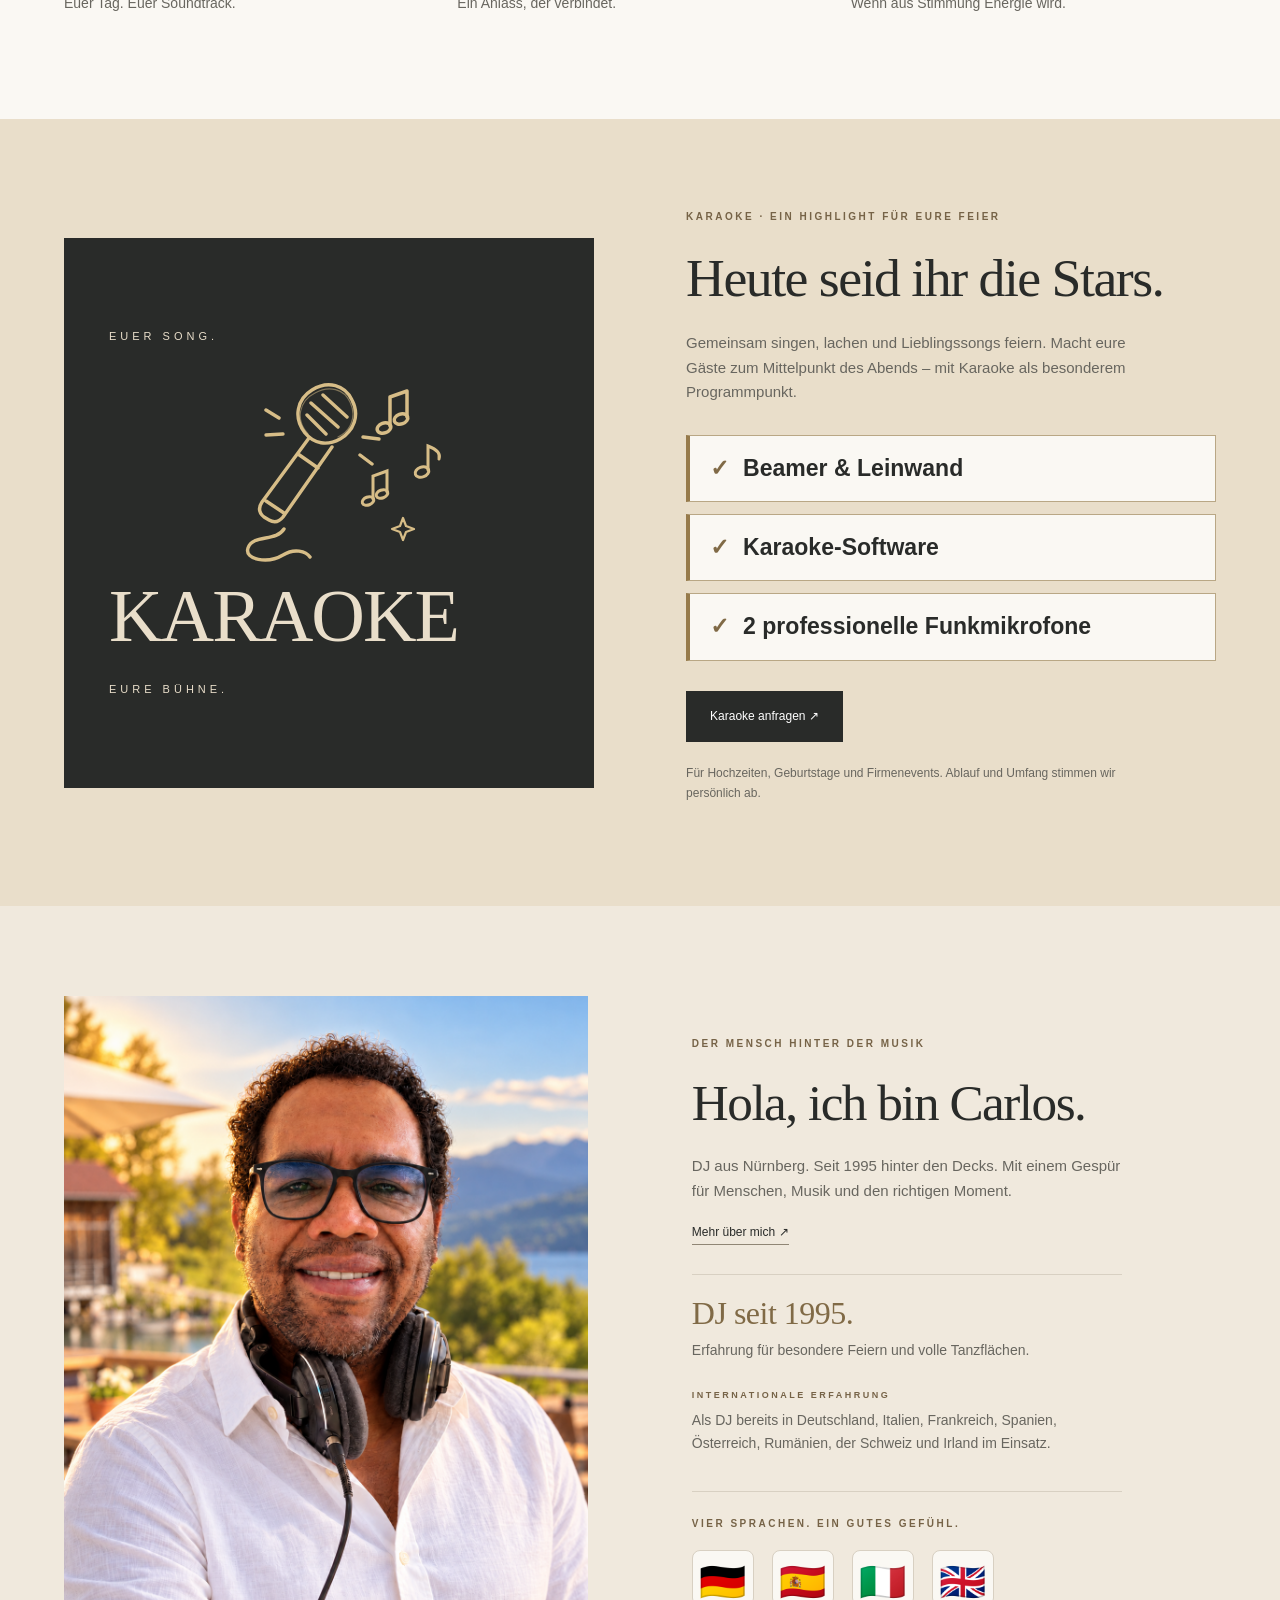
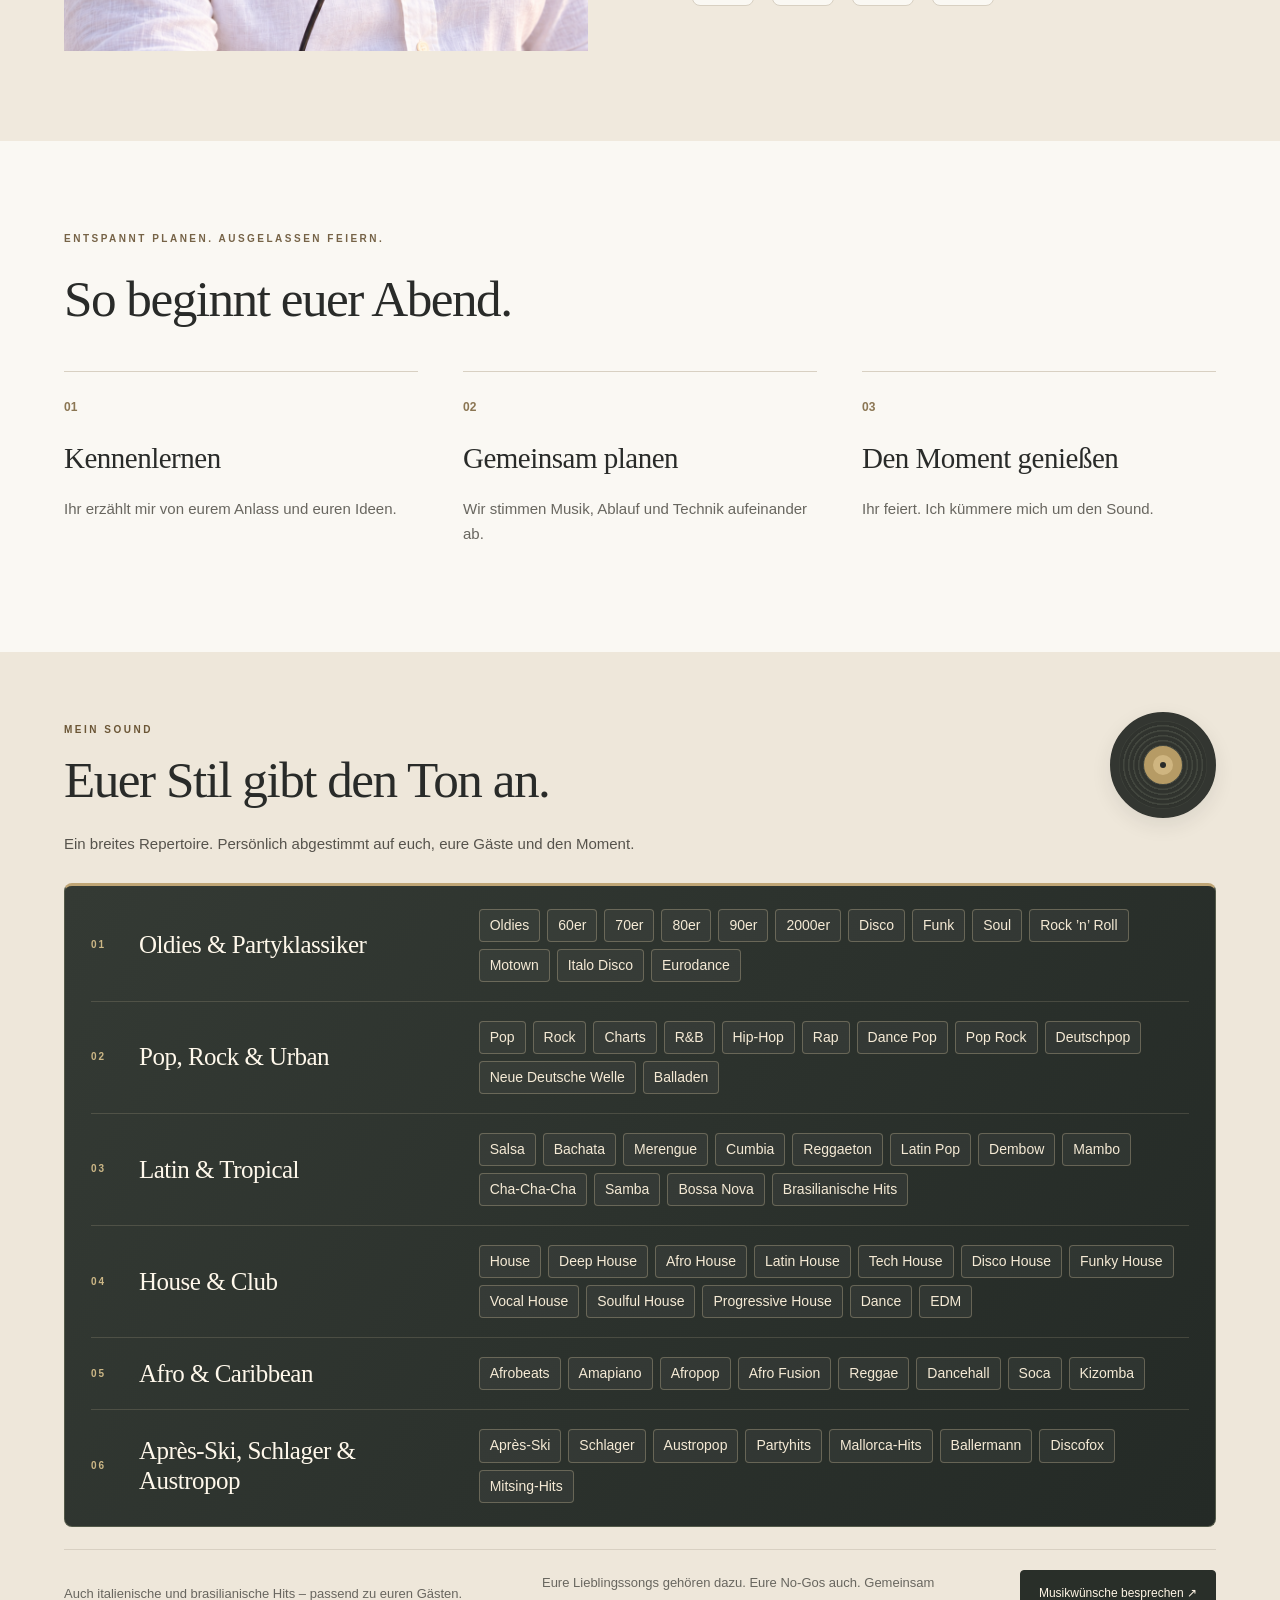
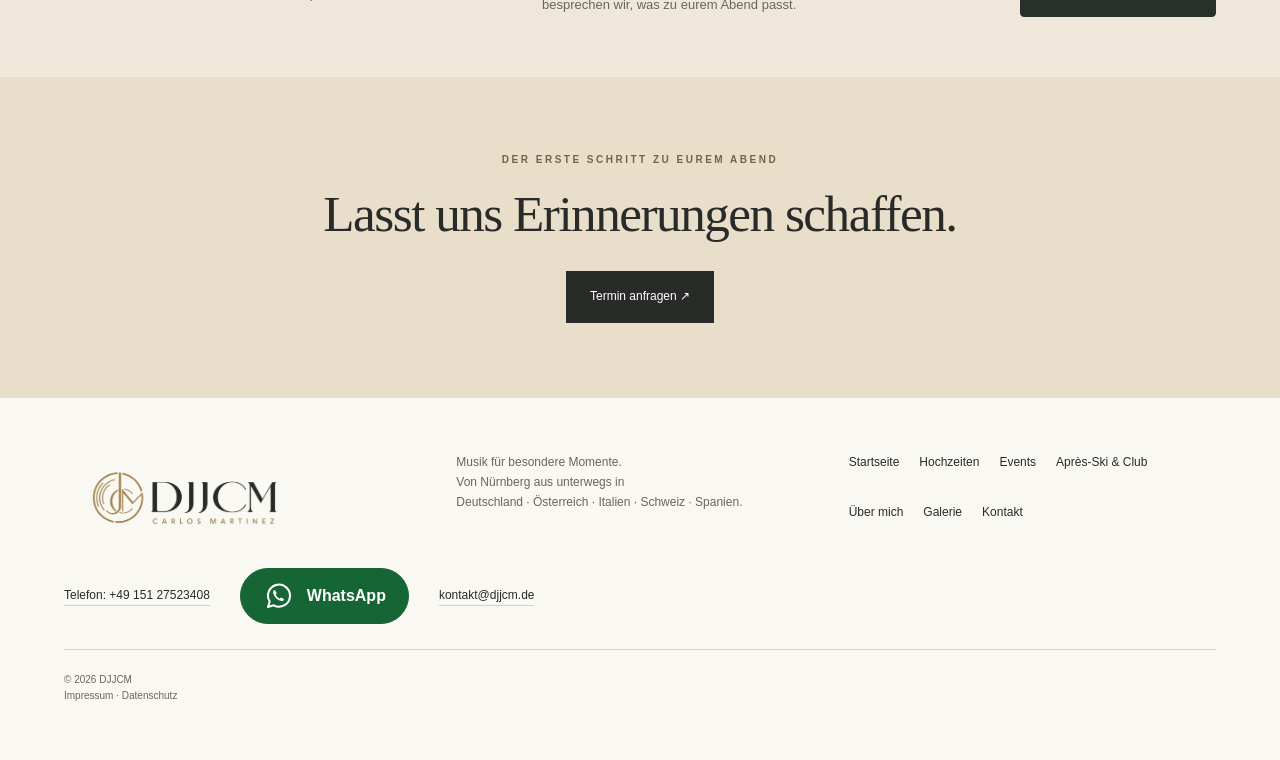
==== commit 8df0a1f7: "Expand music repertoire styles and eras within unified panel" ====
--- a/index.html
+++ b/index.html
@@ -1 +1 @@
-<!doctype html><html lang="de"><head><meta charset="utf-8"><meta name="viewport" content="width=device-width,initial-scale=1"><title>DJJCM · Hochzeits-DJ & Event-DJ Nürnberg</title><meta name="description" content="DJ Carlos Martinez aus Nürnberg: Hochzeiten, Events, Après-Ski und Karaoke. Seit 1995, über 100 Events, professioneller Sound und Licht. Jetzt persönlich anfragen."><meta name="theme-color" content="#FAF8F3"><meta name="google-site-verification" content="zAyFmJXZK5ZVPUpZv9F08ik5p3YGf5qrIckoBH4KkGI"><link rel="canonical" href="https://www.djjcm.de/"><link rel="icon" href="assets/djjcm-logo.png" type="image/png"><meta property="og:title" content="DJJCM · DJ Carlos Martinez"><meta property="og:description" content="Euer Moment. Eure Musik. DJ für Hochzeiten, Events und Karaoke aus Nürnberg."><meta property="og:type" content="website"><meta property="og:locale" content="de_DE"><meta property="og:url" content="https://www.djjcm.de/"><meta property="og:image" content="https://www.djjcm.de/assets/hochzeit-tanz.jpg"><meta name="twitter:card" content="summary_large_image"><link rel="stylesheet" href="style.css?v=sound-unified-20261102"></head><body><header><a class="brand brand-logo" href="#startseite" aria-label="DJJCM – Startseite"><img src="assets/djjcm-logo.png" alt="DJJCM · Carlos Martinez"></a><button id="menu" aria-expanded="false" aria-controls="nav">Menü ☰</button><nav id="nav"></nav></header><main id="main"></main><footer><a class="brand brand-logo" href="#startseite" aria-label="DJJCM – Startseite"><img src="assets/djjcm-logo.png" alt="DJJCM · Carlos Martinez"></a><p>Musik für besondere Momente.<br>Von Nürnberg aus unterwegs in<br>Deutschland · Österreich · Italien · Schweiz · Spanien.</p><div id="footnav"></div><div class="footer-contact"><a href="tel:+4915127523408">Telefon: +49 151 27523408</a><a class="whatsapp-button" href="https://wa.me/4915252822834" target="_blank" rel="noopener noreferrer" aria-label="WhatsApp-Chat mit DJJCM öffnen" title="WhatsApp-Chat öffnen"><img src="assets/whatsapp.svg" alt="" width="32" height="32"><span>WhatsApp</span></a><a href="mailto:kontakt@djjcm.de">kontakt@djjcm.de</a></div><small>© 2026 DJJCM<br><a href="#impressum">Impressum</a> · <a href="#datenschutz">Datenschutz</a></small></footer><dialog id="lightbox" aria-label="Fotogalerie" aria-describedby="viewer-caption"><div class="viewer-toolbar"><span>DJJCM · GALERIE</span><span id="viewer-counter" aria-live="polite"></span><button class="viewer-close" aria-label="Schließen">Schließen ×</button></div><div class="viewer-stage"><button class="viewer-prev" aria-label="Vorheriges Foto">‹</button><img class="viewer-image" alt=""><button class="viewer-next" aria-label="Nächstes Foto">›</button></div><p id="viewer-caption" aria-live="polite"></p><div class="viewer-thumbnails" aria-label="Foto auswählen"></div></dialog><script src="app.js?v=sound-unified-20261102"></script></body></html>
+<!doctype html><html lang="de"><head><meta charset="utf-8"><meta name="viewport" content="width=device-width,initial-scale=1"><title>DJJCM · Hochzeits-DJ & Event-DJ Nürnberg</title><meta name="description" content="DJ Carlos Martinez aus Nürnberg: Hochzeiten, Events, Après-Ski und Karaoke. Seit 1995, über 100 Events, professioneller Sound und Licht. Jetzt persönlich anfragen."><meta name="theme-color" content="#FAF8F3"><meta name="google-site-verification" content="zAyFmJXZK5ZVPUpZv9F08ik5p3YGf5qrIckoBH4KkGI"><link rel="canonical" href="https://www.djjcm.de/"><link rel="icon" href="assets/djjcm-logo.png" type="image/png"><meta property="og:title" content="DJJCM · DJ Carlos Martinez"><meta property="og:description" content="Euer Moment. Eure Musik. DJ für Hochzeiten, Events und Karaoke aus Nürnberg."><meta property="og:type" content="website"><meta property="og:locale" content="de_DE"><meta property="og:url" content="https://www.djjcm.de/"><meta property="og:image" content="https://www.djjcm.de/assets/hochzeit-tanz.jpg"><meta name="twitter:card" content="summary_large_image"><link rel="stylesheet" href="style.css?v=sound-expanded-20261102"></head><body><header><a class="brand brand-logo" href="#startseite" aria-label="DJJCM – Startseite"><img src="assets/djjcm-logo.png" alt="DJJCM · Carlos Martinez"></a><button id="menu" aria-expanded="false" aria-controls="nav">Menü ☰</button><nav id="nav"></nav></header><main id="main"></main><footer><a class="brand brand-logo" href="#startseite" aria-label="DJJCM – Startseite"><img src="assets/djjcm-logo.png" alt="DJJCM · Carlos Martinez"></a><p>Musik für besondere Momente.<br>Von Nürnberg aus unterwegs in<br>Deutschland · Österreich · Italien · Schweiz · Spanien.</p><div id="footnav"></div><div class="footer-contact"><a href="tel:+4915127523408">Telefon: +49 151 27523408</a><a class="whatsapp-button" href="https://wa.me/4915252822834" target="_blank" rel="noopener noreferrer" aria-label="WhatsApp-Chat mit DJJCM öffnen" title="WhatsApp-Chat öffnen"><img src="assets/whatsapp.svg" alt="" width="32" height="32"><span>WhatsApp</span></a><a href="mailto:kontakt@djjcm.de">kontakt@djjcm.de</a></div><small>© 2026 DJJCM<br><a href="#impressum">Impressum</a> · <a href="#datenschutz">Datenschutz</a></small></footer><dialog id="lightbox" aria-label="Fotogalerie" aria-describedby="viewer-caption"><div class="viewer-toolbar"><span>DJJCM · GALERIE</span><span id="viewer-counter" aria-live="polite"></span><button class="viewer-close" aria-label="Schließen">Schließen ×</button></div><div class="viewer-stage"><button class="viewer-prev" aria-label="Vorheriges Foto">‹</button><img class="viewer-image" alt=""><button class="viewer-next" aria-label="Nächstes Foto">›</button></div><p id="viewer-caption" aria-live="polite"></p><div class="viewer-thumbnails" aria-label="Foto auswählen"></div></dialog><script src="app.js?v=sound-expanded-20261102"></script></body></html>
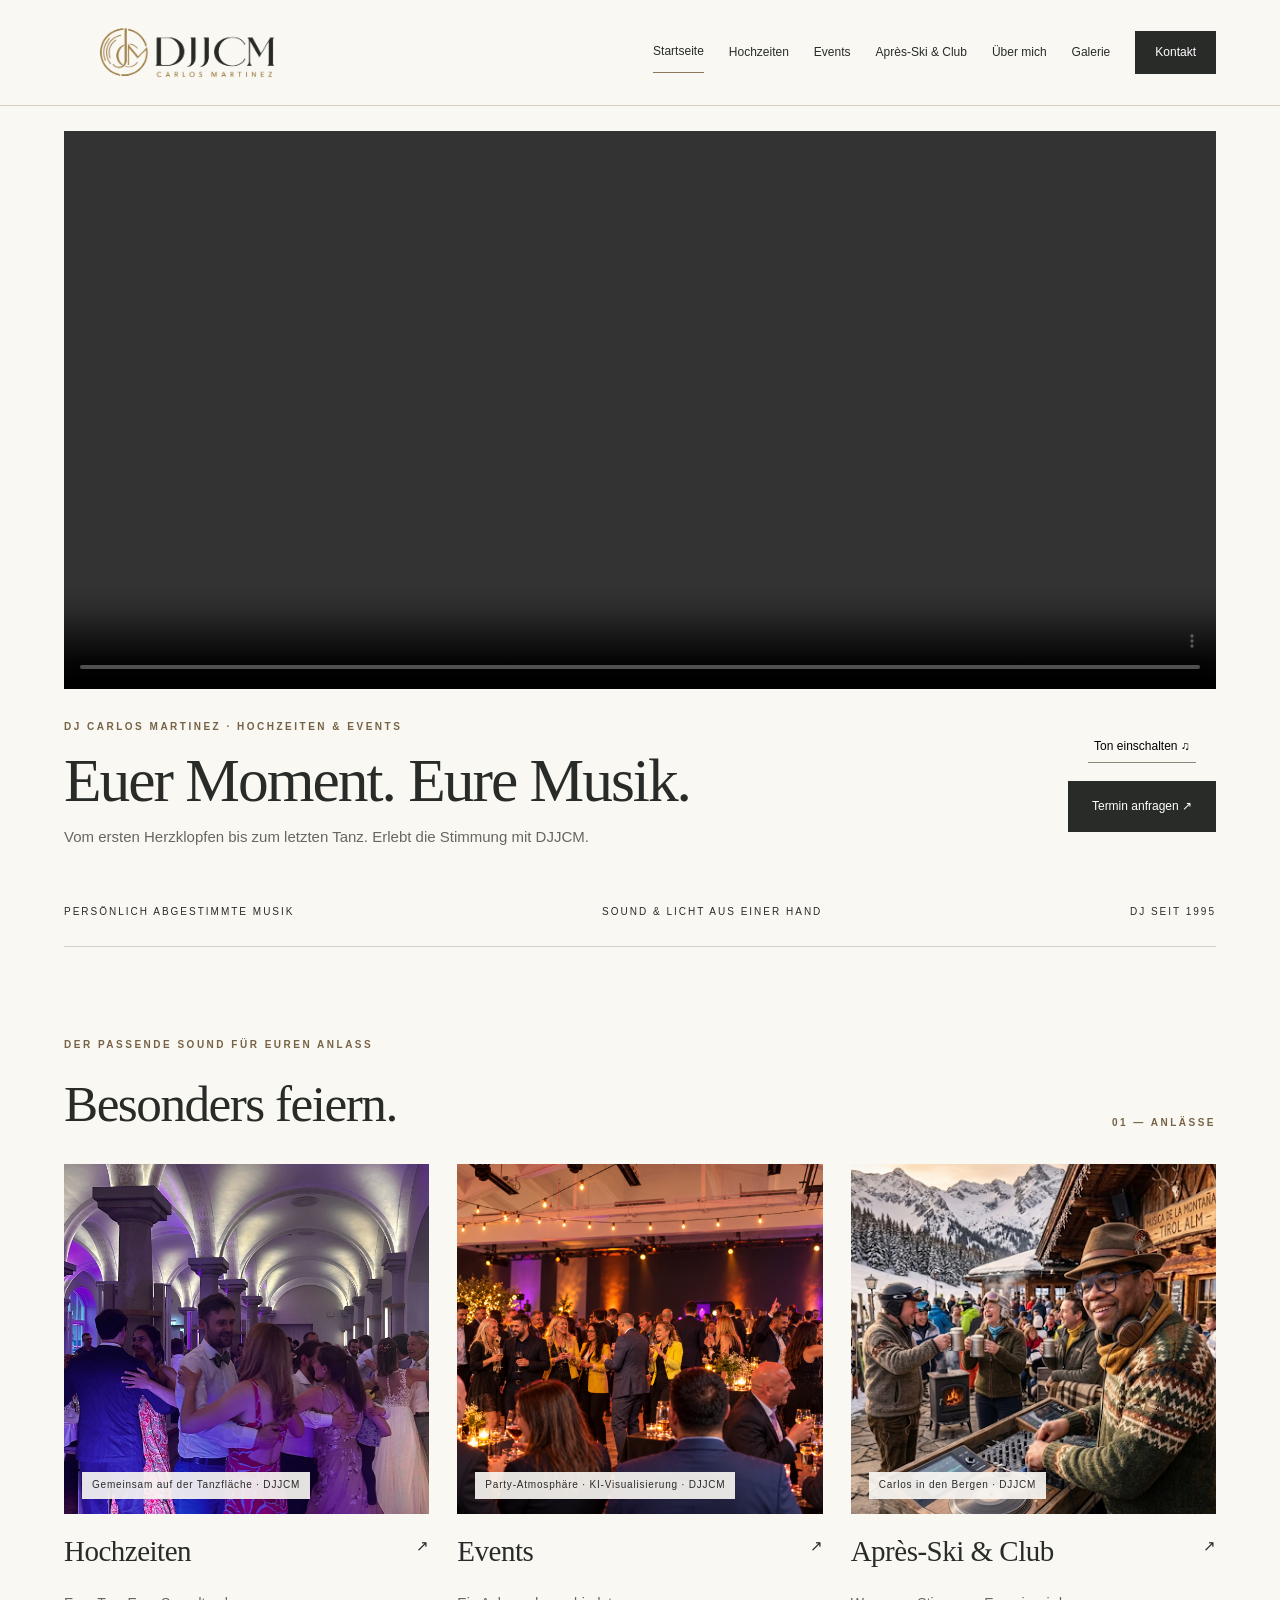
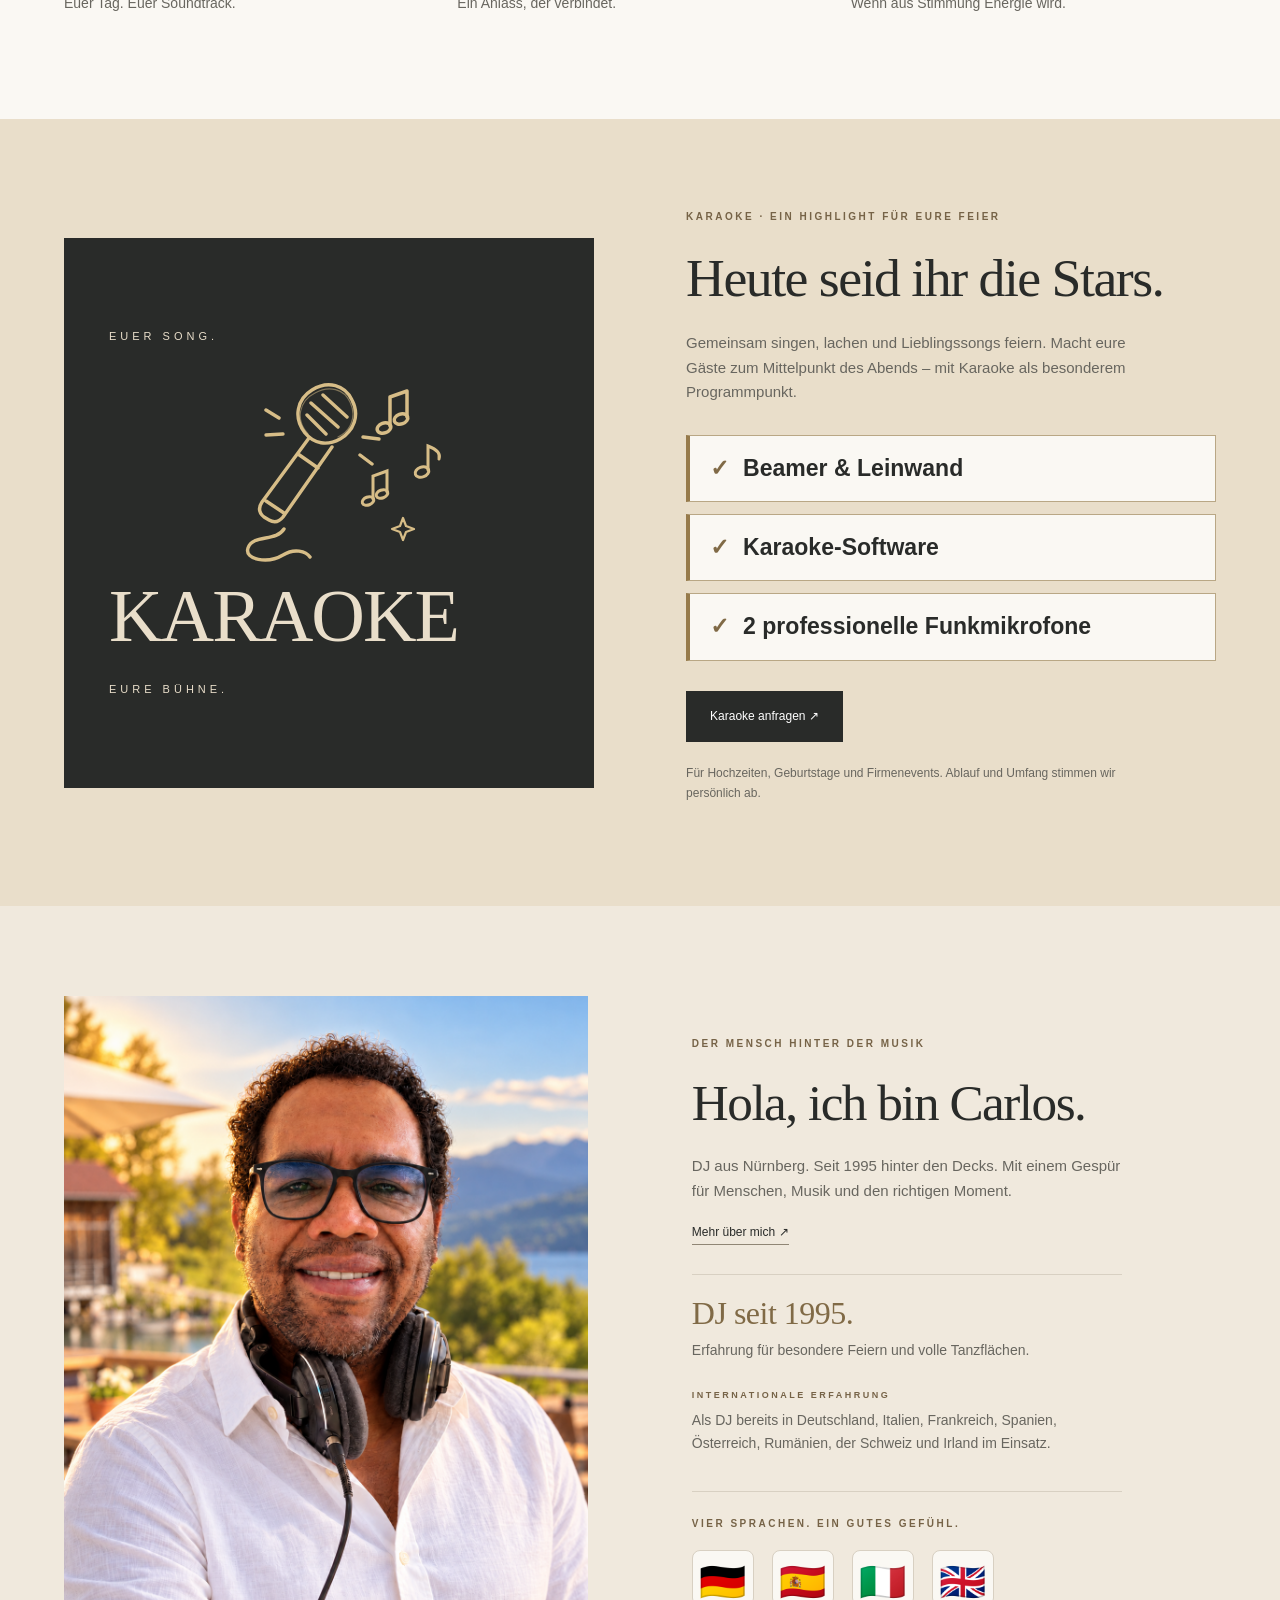
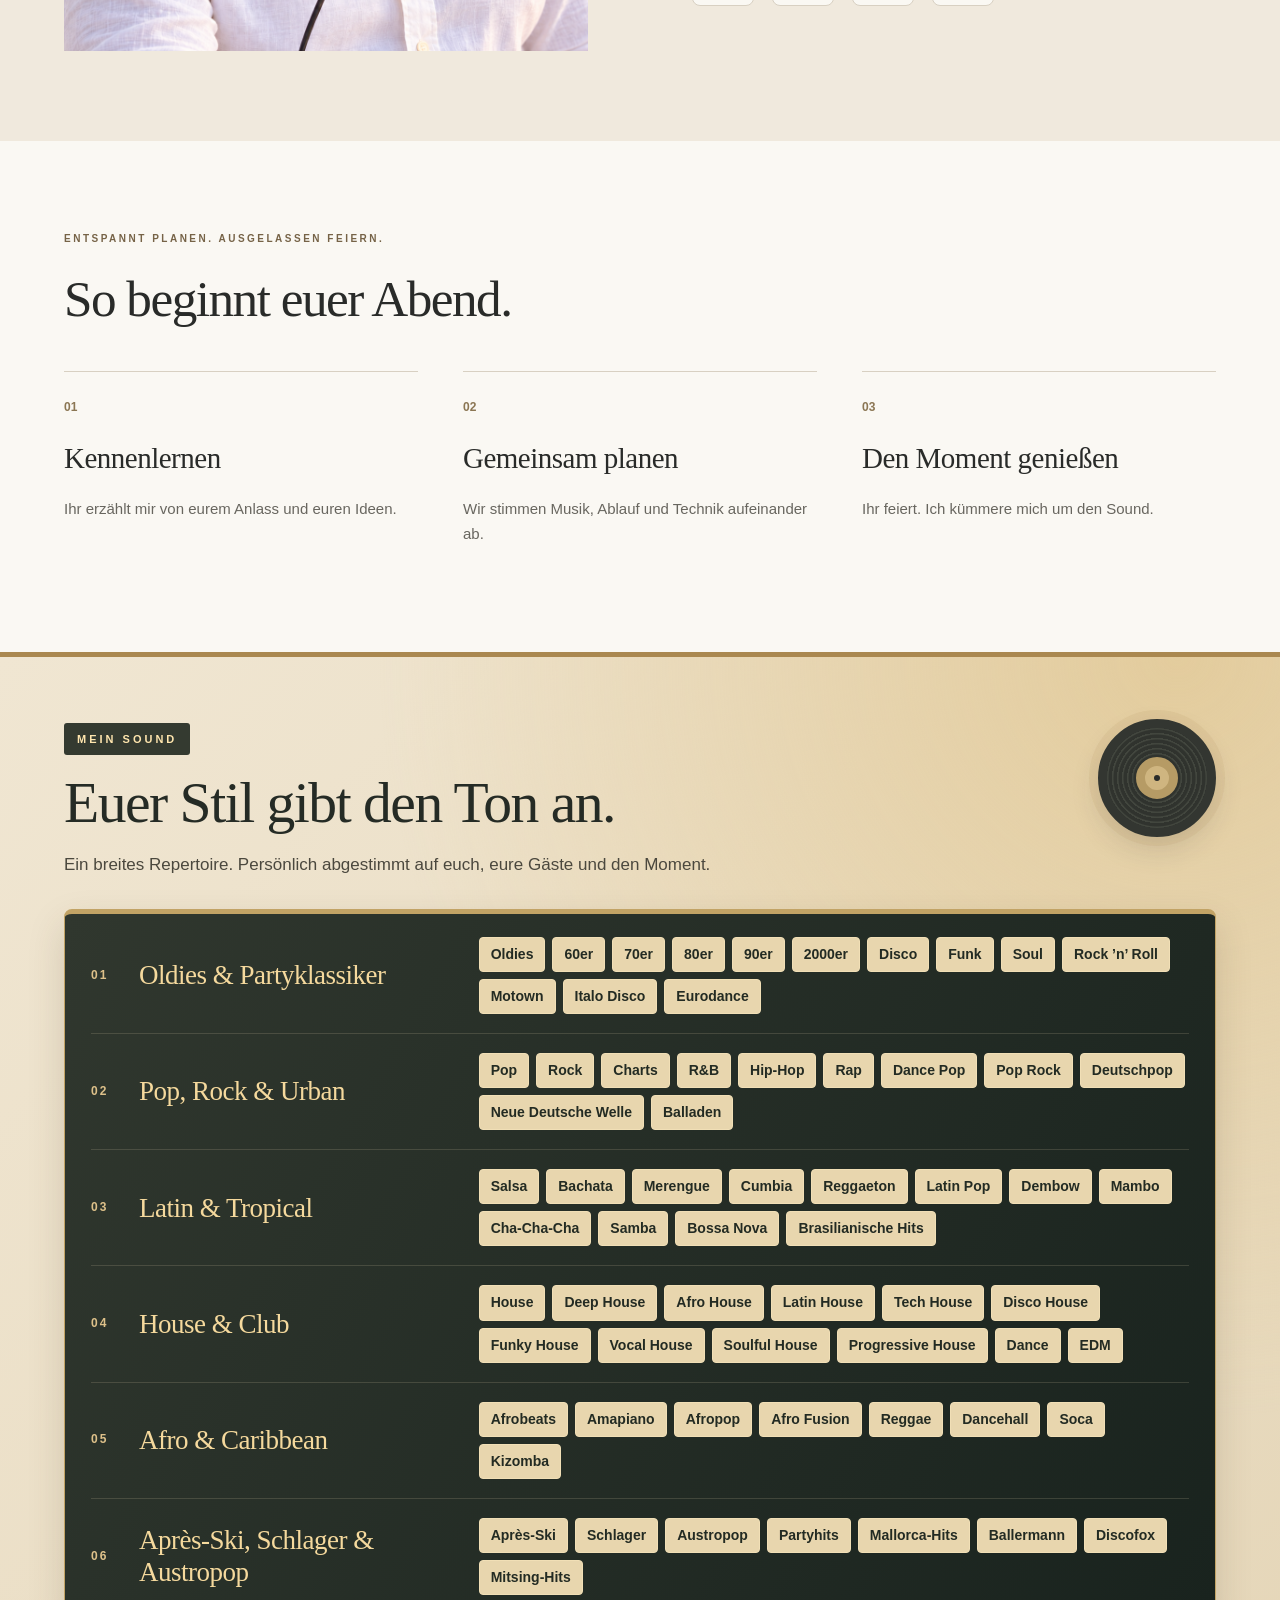
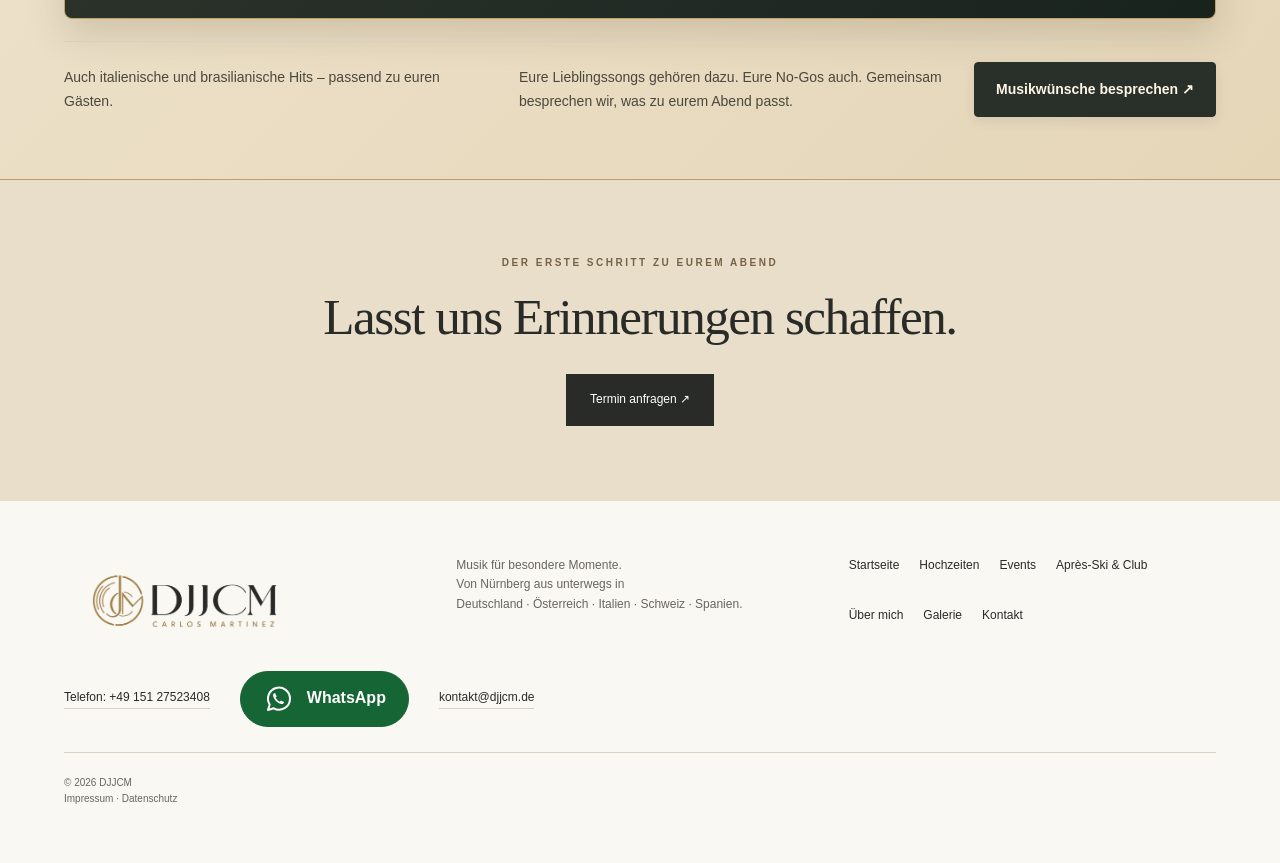
==== commit 694a04a4: "Emphasize music section with stronger typography and champagne accents" ====
--- a/index.html
+++ b/index.html
@@ -1 +1 @@
-<!doctype html><html lang="de"><head><meta charset="utf-8"><meta name="viewport" content="width=device-width,initial-scale=1"><title>DJJCM · Hochzeits-DJ & Event-DJ Nürnberg</title><meta name="description" content="DJ Carlos Martinez aus Nürnberg: Hochzeiten, Events, Après-Ski und Karaoke. Seit 1995, über 100 Events, professioneller Sound und Licht. Jetzt persönlich anfragen."><meta name="theme-color" content="#FAF8F3"><meta name="google-site-verification" content="zAyFmJXZK5ZVPUpZv9F08ik5p3YGf5qrIckoBH4KkGI"><link rel="canonical" href="https://www.djjcm.de/"><link rel="icon" href="assets/djjcm-logo.png" type="image/png"><meta property="og:title" content="DJJCM · DJ Carlos Martinez"><meta property="og:description" content="Euer Moment. Eure Musik. DJ für Hochzeiten, Events und Karaoke aus Nürnberg."><meta property="og:type" content="website"><meta property="og:locale" content="de_DE"><meta property="og:url" content="https://www.djjcm.de/"><meta property="og:image" content="https://www.djjcm.de/assets/hochzeit-tanz.jpg"><meta name="twitter:card" content="summary_large_image"><link rel="stylesheet" href="style.css?v=sound-expanded-20261102"></head><body><header><a class="brand brand-logo" href="#startseite" aria-label="DJJCM – Startseite"><img src="assets/djjcm-logo.png" alt="DJJCM · Carlos Martinez"></a><button id="menu" aria-expanded="false" aria-controls="nav">Menü ☰</button><nav id="nav"></nav></header><main id="main"></main><footer><a class="brand brand-logo" href="#startseite" aria-label="DJJCM – Startseite"><img src="assets/djjcm-logo.png" alt="DJJCM · Carlos Martinez"></a><p>Musik für besondere Momente.<br>Von Nürnberg aus unterwegs in<br>Deutschland · Österreich · Italien · Schweiz · Spanien.</p><div id="footnav"></div><div class="footer-contact"><a href="tel:+4915127523408">Telefon: +49 151 27523408</a><a class="whatsapp-button" href="https://wa.me/4915252822834" target="_blank" rel="noopener noreferrer" aria-label="WhatsApp-Chat mit DJJCM öffnen" title="WhatsApp-Chat öffnen"><img src="assets/whatsapp.svg" alt="" width="32" height="32"><span>WhatsApp</span></a><a href="mailto:kontakt@djjcm.de">kontakt@djjcm.de</a></div><small>© 2026 DJJCM<br><a href="#impressum">Impressum</a> · <a href="#datenschutz">Datenschutz</a></small></footer><dialog id="lightbox" aria-label="Fotogalerie" aria-describedby="viewer-caption"><div class="viewer-toolbar"><span>DJJCM · GALERIE</span><span id="viewer-counter" aria-live="polite"></span><button class="viewer-close" aria-label="Schließen">Schließen ×</button></div><div class="viewer-stage"><button class="viewer-prev" aria-label="Vorheriges Foto">‹</button><img class="viewer-image" alt=""><button class="viewer-next" aria-label="Nächstes Foto">›</button></div><p id="viewer-caption" aria-live="polite"></p><div class="viewer-thumbnails" aria-label="Foto auswählen"></div></dialog><script src="app.js?v=sound-expanded-20261102"></script></body></html>
+<!doctype html><html lang="de"><head><meta charset="utf-8"><meta name="viewport" content="width=device-width,initial-scale=1"><title>DJJCM · Hochzeits-DJ & Event-DJ Nürnberg</title><meta name="description" content="DJ Carlos Martinez aus Nürnberg: Hochzeiten, Events, Après-Ski und Karaoke. Seit 1995, über 100 Events, professioneller Sound und Licht. Jetzt persönlich anfragen."><meta name="theme-color" content="#FAF8F3"><meta name="google-site-verification" content="zAyFmJXZK5ZVPUpZv9F08ik5p3YGf5qrIckoBH4KkGI"><link rel="canonical" href="https://www.djjcm.de/"><link rel="icon" href="assets/djjcm-logo.png" type="image/png"><meta property="og:title" content="DJJCM · DJ Carlos Martinez"><meta property="og:description" content="Euer Moment. Eure Musik. DJ für Hochzeiten, Events und Karaoke aus Nürnberg."><meta property="og:type" content="website"><meta property="og:locale" content="de_DE"><meta property="og:url" content="https://www.djjcm.de/"><meta property="og:image" content="https://www.djjcm.de/assets/hochzeit-tanz.jpg"><meta name="twitter:card" content="summary_large_image"><link rel="stylesheet" href="style.css?v=sound-highlight-20261102"></head><body><header><a class="brand brand-logo" href="#startseite" aria-label="DJJCM – Startseite"><img src="assets/djjcm-logo.png" alt="DJJCM · Carlos Martinez"></a><button id="menu" aria-expanded="false" aria-controls="nav">Menü ☰</button><nav id="nav"></nav></header><main id="main"></main><footer><a class="brand brand-logo" href="#startseite" aria-label="DJJCM – Startseite"><img src="assets/djjcm-logo.png" alt="DJJCM · Carlos Martinez"></a><p>Musik für besondere Momente.<br>Von Nürnberg aus unterwegs in<br>Deutschland · Österreich · Italien · Schweiz · Spanien.</p><div id="footnav"></div><div class="footer-contact"><a href="tel:+4915127523408">Telefon: +49 151 27523408</a><a class="whatsapp-button" href="https://wa.me/4915252822834" target="_blank" rel="noopener noreferrer" aria-label="WhatsApp-Chat mit DJJCM öffnen" title="WhatsApp-Chat öffnen"><img src="assets/whatsapp.svg" alt="" width="32" height="32"><span>WhatsApp</span></a><a href="mailto:kontakt@djjcm.de">kontakt@djjcm.de</a></div><small>© 2026 DJJCM<br><a href="#impressum">Impressum</a> · <a href="#datenschutz">Datenschutz</a></small></footer><dialog id="lightbox" aria-label="Fotogalerie" aria-describedby="viewer-caption"><div class="viewer-toolbar"><span>DJJCM · GALERIE</span><span id="viewer-counter" aria-live="polite"></span><button class="viewer-close" aria-label="Schließen">Schließen ×</button></div><div class="viewer-stage"><button class="viewer-prev" aria-label="Vorheriges Foto">‹</button><img class="viewer-image" alt=""><button class="viewer-next" aria-label="Nächstes Foto">›</button></div><p id="viewer-caption" aria-live="polite"></p><div class="viewer-thumbnails" aria-label="Foto auswählen"></div></dialog><script src="app.js?v=sound-highlight-20261102"></script></body></html>
--- a/style.css
+++ b/style.css
@@ -83,3 +83,20 @@
 .music--editorial.music--unified .genre-tags{gap:7px}
 @media(max-width:1000px){.music--editorial.music--unified .music-grid article:nth-child(n){grid-template-columns:24px minmax(190px,.9fr) 1.5fr;gap:14px}.music--editorial.music--unified .music-grid h3{font-size:23px}}
 @media(max-width:650px){.music--editorial.music--unified .music-grid{padding:2px 20px}.music--editorial.music--unified .music-grid article:nth-child(n){grid-template-columns:22px minmax(0,1fr);gap:11px;padding:19px 0}.music--editorial.music--unified .genre-tags{grid-column:2}.music--editorial.music--unified .music-grid h3{font-size:24px}}
+
+/* Give the music section a distinct visual presence. */
+.music.music--editorial.music--unified{position:relative;background:radial-gradient(ellipse at 92% 0%,#e3cc9d 0%,transparent 48%),linear-gradient(135deg,#f0e6d2,#e5d6b8);border-top:5px solid #aa8850;border-bottom:1px solid #bc9c63;padding-top:62px;padding-bottom:62px}
+.music--editorial.music--unified .heading .eyebrow{display:inline-block;background:#343a30;color:#ffe6ae;padding:7px 13px;border-radius:3px;letter-spacing:3px;font-size:11px}
+.music--editorial.music--unified .heading h2{font-size:clamp(39px,4.5vw,66px);color:#252b25;margin-top:17px}
+.music--editorial.music--unified>p{font-size:17px;color:#4b483e;max-width:760px}
+.music--editorial.music--unified .sound-record{width:118px;height:118px;box-shadow:0 0 0 9px #aa88501c,0 12px 28px #302c3326}
+.music--editorial.music--unified .sound-record:before{inset:29px}
+.music--editorial.music--unified .sound-record:after{inset:47px}
+.music--editorial.music--unified .music-grid{border:1px solid #c2a365;border-top:5px solid #c2a365;box-shadow:0 16px 36px #4d3b242b;margin-top:30px;background:linear-gradient(120deg,#30372e,#19231e)}
+.music--editorial.music--unified .music-grid h3{color:#f5d99d;font-size:27px}
+.music--editorial.music--unified .music-grid .eyebrow{font-size:12px;color:#dec18a}
+.music--editorial.music--unified .genre-tags span{background:#e8d6ae;color:#232b23;border:1px solid #f1dfb6;font-size:14px;font-weight:600;padding:5px 11px}
+.music--editorial.music--unified .music-note p{color:#4b483e;font-size:14px}
+.music--editorial.music--unified .music-note .textlink{padding:15px 21px;font-size:14px;font-weight:600;box-shadow:0 4px 12px #302c3318}
+@media(max-width:1000px){.music--editorial.music--unified .music-grid h3{font-size:24px}}
+@media(max-width:650px){.music.music--editorial.music--unified{padding-top:43px;padding-bottom:43px}.music--editorial.music--unified>p{font-size:16px}.music--editorial.music--unified .genre-tags span{font-size:14px;padding:5px 9px}.music--editorial.music--unified .music-grid h3{font-size:25px}}
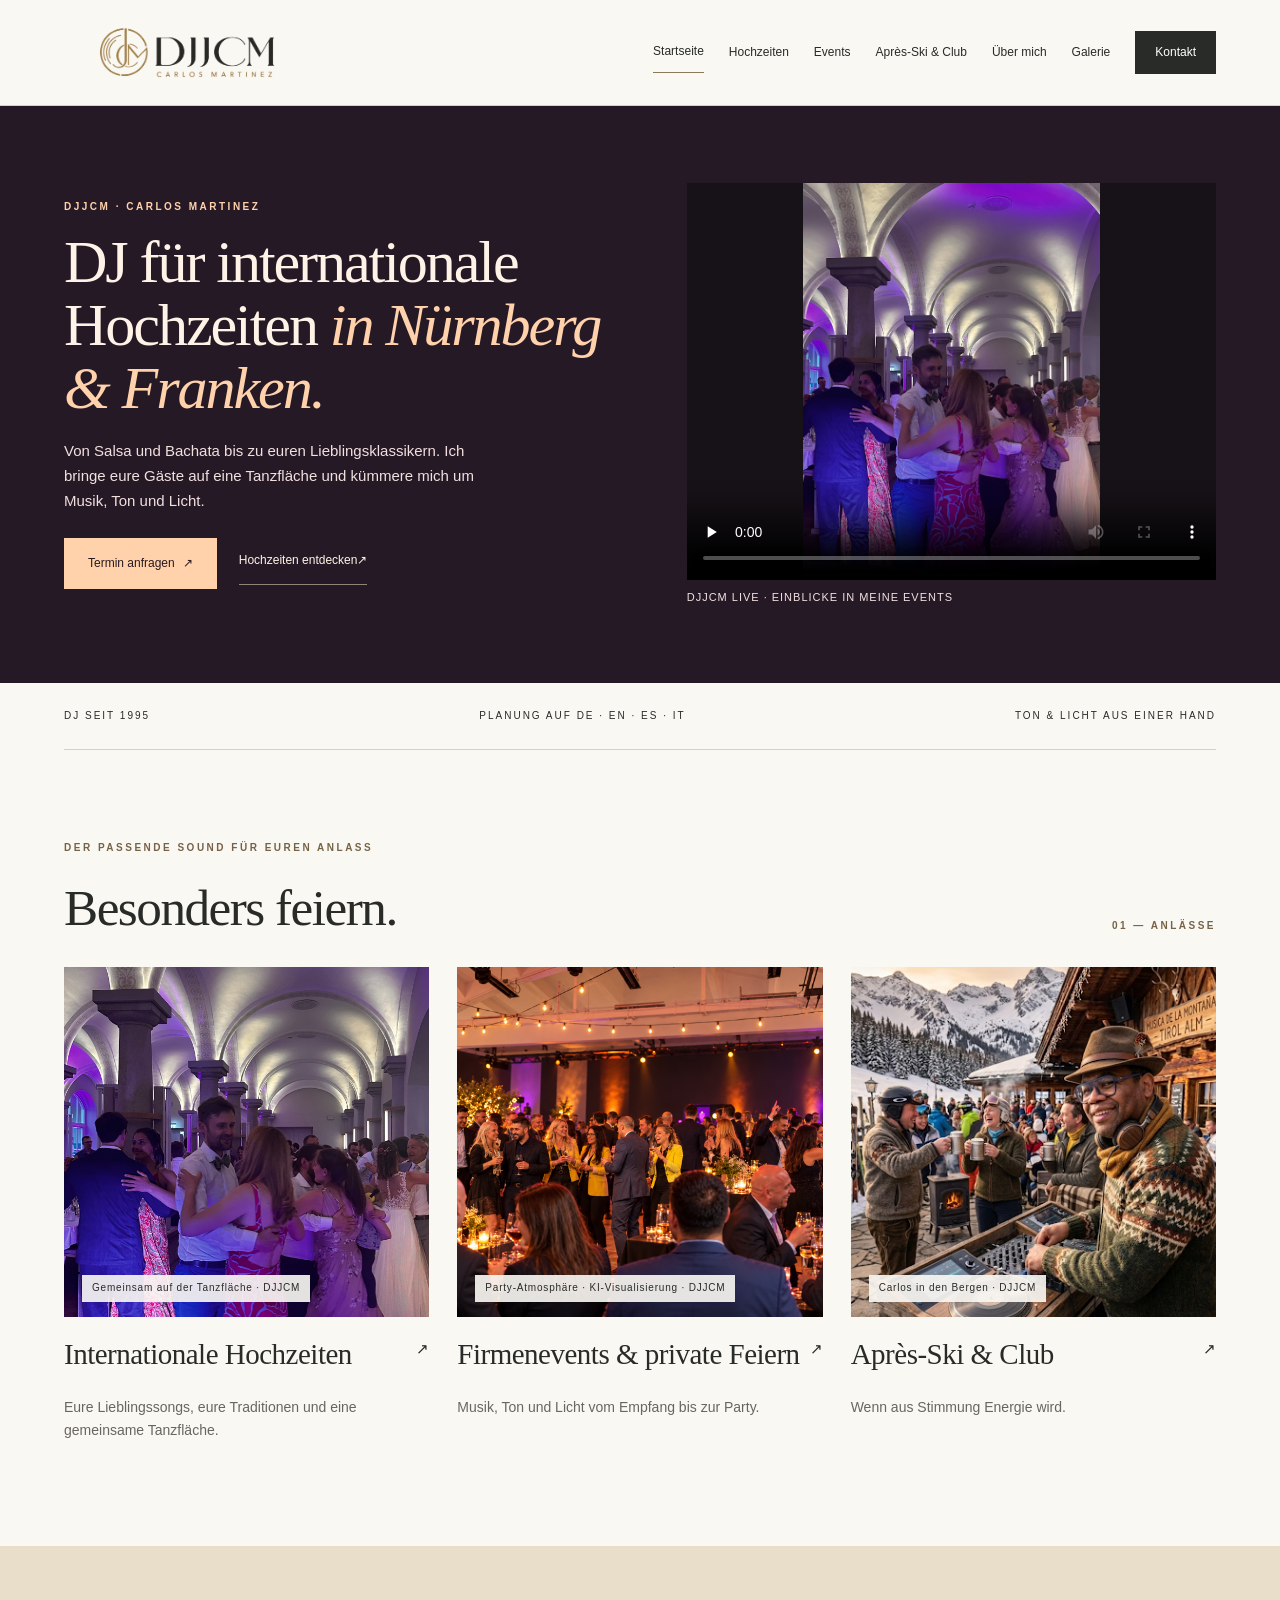
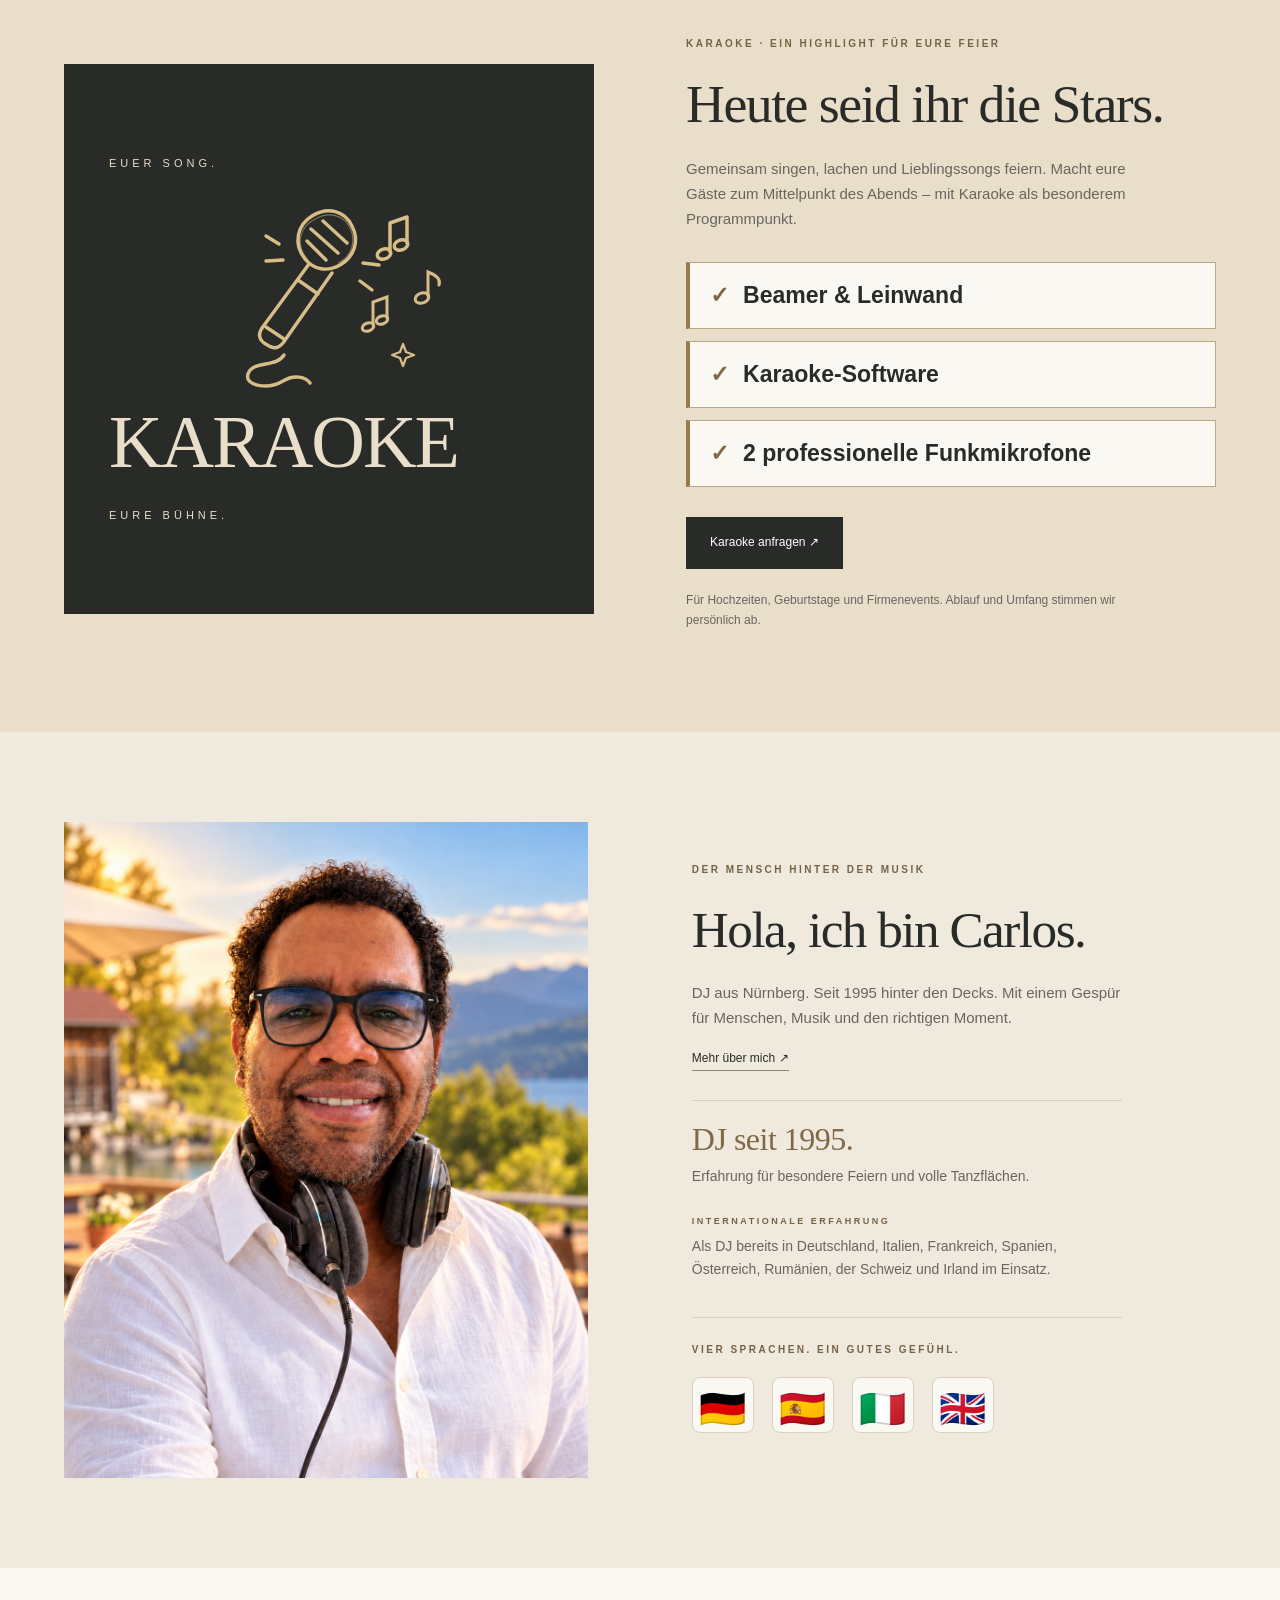
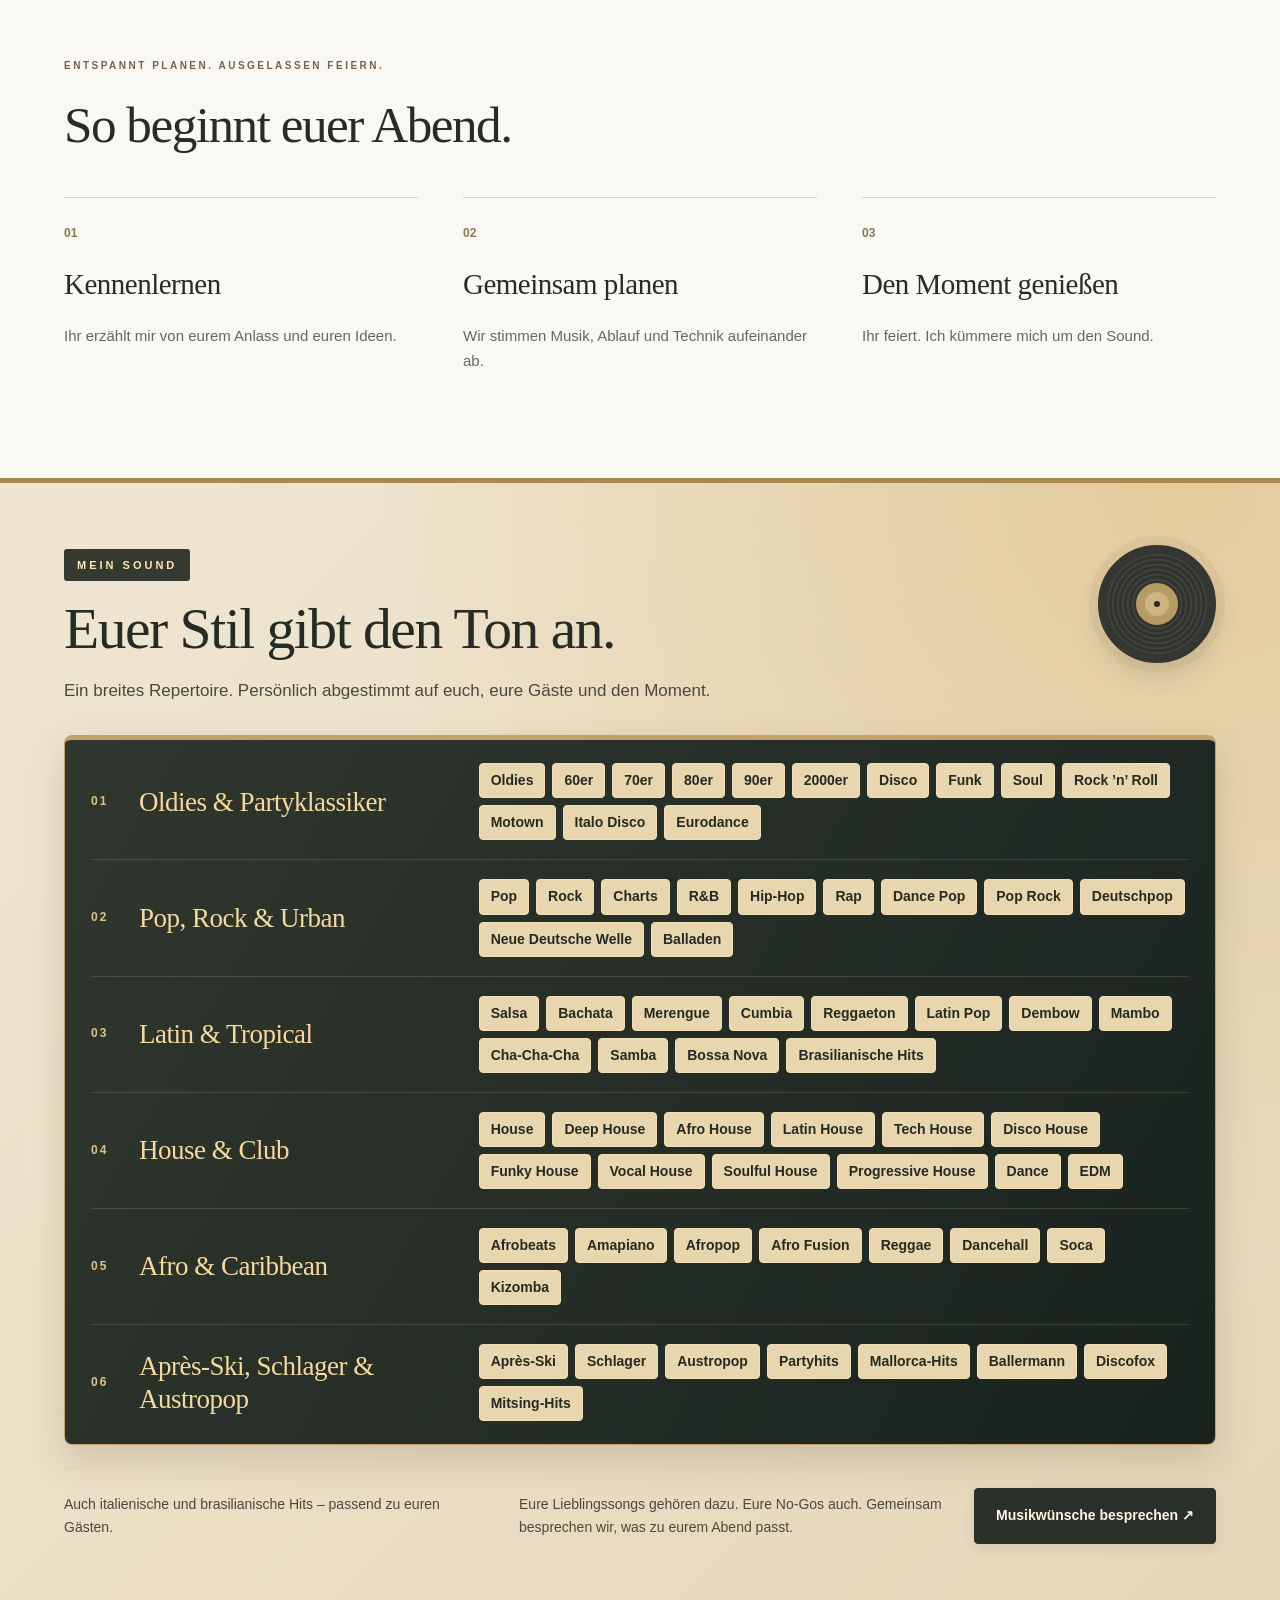
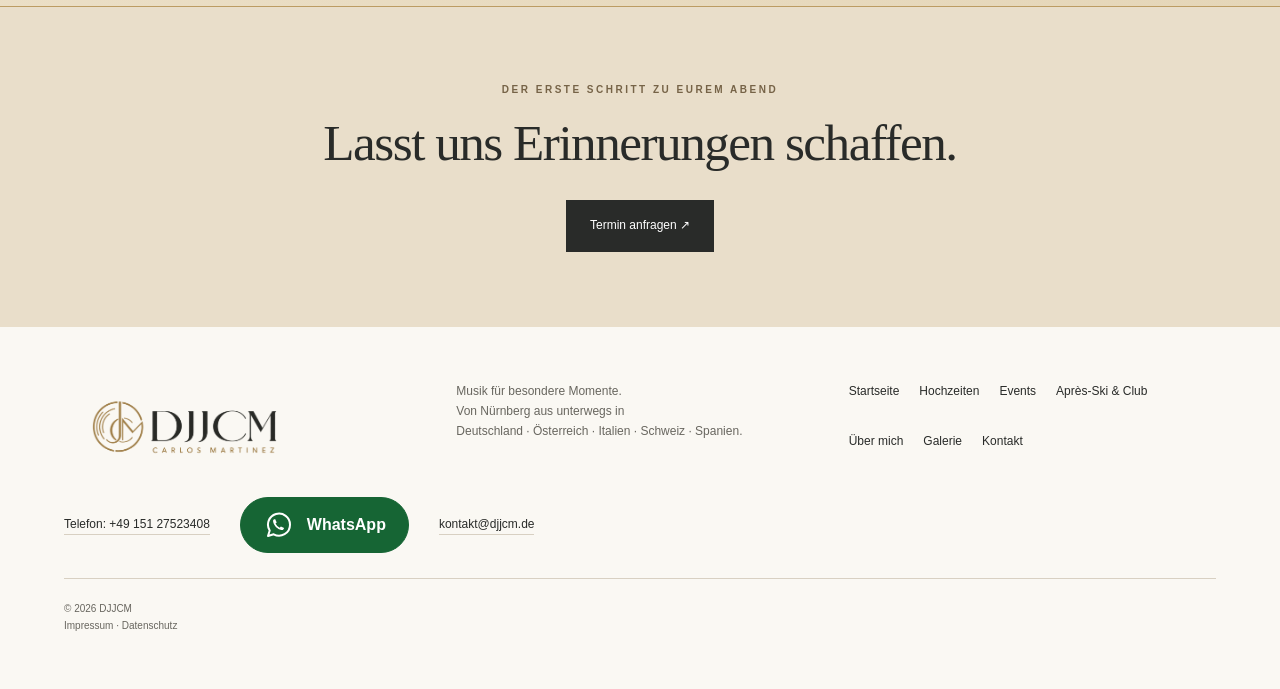
==== commit 50c8ee44: "Improve wedding booking journey for Nürnberg and Franken" ====
--- a/index.html
+++ b/index.html
@@ -1 +1 @@
-<!doctype html><html lang="de"><head><meta charset="utf-8"><meta name="viewport" content="width=device-width,initial-scale=1"><title>DJJCM · Hochzeits-DJ & Event-DJ Nürnberg</title><meta name="description" content="DJ Carlos Martinez aus Nürnberg: Hochzeiten, Events, Après-Ski und Karaoke. Seit 1995, über 100 Events, professioneller Sound und Licht. Jetzt persönlich anfragen."><meta name="theme-color" content="#FAF8F3"><meta name="google-site-verification" content="zAyFmJXZK5ZVPUpZv9F08ik5p3YGf5qrIckoBH4KkGI"><link rel="canonical" href="https://www.djjcm.de/"><link rel="icon" href="assets/djjcm-logo.png" type="image/png"><meta property="og:title" content="DJJCM · DJ Carlos Martinez"><meta property="og:description" content="Euer Moment. Eure Musik. DJ für Hochzeiten, Events und Karaoke aus Nürnberg."><meta property="og:type" content="website"><meta property="og:locale" content="de_DE"><meta property="og:url" content="https://www.djjcm.de/"><meta property="og:image" content="https://www.djjcm.de/assets/hochzeit-tanz.jpg"><meta name="twitter:card" content="summary_large_image"><link rel="stylesheet" href="style.css?v=sound-highlight-20261102"></head><body><header><a class="brand brand-logo" href="#startseite" aria-label="DJJCM – Startseite"><img src="assets/djjcm-logo.png" alt="DJJCM · Carlos Martinez"></a><button id="menu" aria-expanded="false" aria-controls="nav">Menü ☰</button><nav id="nav"></nav></header><main id="main"></main><footer><a class="brand brand-logo" href="#startseite" aria-label="DJJCM – Startseite"><img src="assets/djjcm-logo.png" alt="DJJCM · Carlos Martinez"></a><p>Musik für besondere Momente.<br>Von Nürnberg aus unterwegs in<br>Deutschland · Österreich · Italien · Schweiz · Spanien.</p><div id="footnav"></div><div class="footer-contact"><a href="tel:+4915127523408">Telefon: +49 151 27523408</a><a class="whatsapp-button" href="https://wa.me/4915252822834" target="_blank" rel="noopener noreferrer" aria-label="WhatsApp-Chat mit DJJCM öffnen" title="WhatsApp-Chat öffnen"><img src="assets/whatsapp.svg" alt="" width="32" height="32"><span>WhatsApp</span></a><a href="mailto:kontakt@djjcm.de">kontakt@djjcm.de</a></div><small>© 2026 DJJCM<br><a href="#impressum">Impressum</a> · <a href="#datenschutz">Datenschutz</a></small></footer><dialog id="lightbox" aria-label="Fotogalerie" aria-describedby="viewer-caption"><div class="viewer-toolbar"><span>DJJCM · GALERIE</span><span id="viewer-counter" aria-live="polite"></span><button class="viewer-close" aria-label="Schließen">Schließen ×</button></div><div class="viewer-stage"><button class="viewer-prev" aria-label="Vorheriges Foto">‹</button><img class="viewer-image" alt=""><button class="viewer-next" aria-label="Nächstes Foto">›</button></div><p id="viewer-caption" aria-live="polite"></p><div class="viewer-thumbnails" aria-label="Foto auswählen"></div></dialog><script src="app.js?v=sound-highlight-20261102"></script></body></html>
+<!doctype html><html lang="de"><head><meta charset="utf-8"><meta name="viewport" content="width=device-width,initial-scale=1"><title>Hochzeits-DJ Nürnberg &amp; Franken · DJJCM</title><meta name="description" content="DJ Carlos Martinez für internationale Hochzeiten und Firmenevents in Nürnberg und Franken. Musik, Ton und Licht aus einer Hand. Jetzt Termin anfragen."><meta name="theme-color" content="#FAF8F3"><meta name="google-site-verification" content="zAyFmJXZK5ZVPUpZv9F08ik5p3YGf5qrIckoBH4KkGI"><link rel="canonical" href="https://www.djjcm.de/"><link rel="icon" href="assets/djjcm-logo.png" type="image/png"><meta property="og:title" content="DJJCM · DJ für internationale Hochzeiten in Nürnberg"><meta property="og:description" content="Latin, Partyklassiker, Ton und Licht für internationale Hochzeiten und Firmenevents in Nürnberg und Franken."><meta property="og:type" content="website"><meta property="og:locale" content="de_DE"><meta property="og:url" content="https://www.djjcm.de/"><meta property="og:image" content="https://www.djjcm.de/assets/hochzeit-tanz.jpg"><meta name="twitter:card" content="summary_large_image"><link rel="stylesheet" href="style.css?v=hochzeiten-nuernberg-20261110"></head><body><header><a class="brand brand-logo" href="#startseite" aria-label="DJJCM – Startseite"><img src="assets/djjcm-logo.png" alt="DJJCM · Carlos Martinez"></a><button id="menu" aria-expanded="false" aria-controls="nav">Menü ☰</button><nav id="nav"></nav></header><main id="main"></main><footer><a class="brand brand-logo" href="#startseite" aria-label="DJJCM – Startseite"><img src="assets/djjcm-logo.png" alt="DJJCM · Carlos Martinez"></a><p>Musik für besondere Momente.<br>Von Nürnberg aus unterwegs in<br>Deutschland · Österreich · Italien · Schweiz · Spanien.</p><div id="footnav"></div><div class="footer-contact"><a href="tel:+4915127523408">Telefon: +49 151 27523408</a><a class="whatsapp-button" href="https://wa.me/4915252822834" target="_blank" rel="noopener noreferrer" aria-label="WhatsApp-Chat mit DJJCM öffnen" title="WhatsApp-Chat öffnen"><img src="assets/whatsapp.svg" alt="" width="32" height="32"><span>WhatsApp</span></a><a href="mailto:kontakt@djjcm.de">kontakt@djjcm.de</a></div><small>© 2026 DJJCM<br><a href="#impressum">Impressum</a> · <a href="#datenschutz">Datenschutz</a></small></footer><dialog id="lightbox" aria-label="Fotogalerie" aria-describedby="viewer-caption"><div class="viewer-toolbar"><span>DJJCM · GALERIE</span><span id="viewer-counter" aria-live="polite"></span><button class="viewer-close" aria-label="Schließen">Schließen ×</button></div><div class="viewer-stage"><button class="viewer-prev" aria-label="Vorheriges Foto">‹</button><img class="viewer-image" alt=""><button class="viewer-next" aria-label="Nächstes Foto">›</button></div><p id="viewer-caption" aria-live="polite"></p><div class="viewer-thumbnails" aria-label="Foto auswählen"></div></dialog><script src="app.js?v=hochzeiten-nuernberg-20261110"></script></body></html>
--- a/style.css
+++ b/style.css
@@ -4,7 +4,66 @@
 
 .experience{border-top:1px solid var(--line);margin-top:30px;padding-top:22px;display:grid;gap:20px}.experience h3{margin:0 0 8px;font-size:32px;color:#806a46}.experience p{font-size:14px;margin:6px 0}.experience .eyebrow{font-size:9px}.music-grid p{overflow-wrap:anywhere}
 
-.video-hero{margin:25px 5% 0}.video-hero video{display:block;width:100%;height:clamp(330px,62vh,760px);object-fit:contain;background:#191b19}.video-caption{display:flex;justify-content:space-between;align-items:center;gap:35px;padding:30px 0}.video-caption h1{font-size:clamp(40px,4.8vw,68px);margin:12px 0;letter-spacing:-2px}.video-caption p{margin:0;max-width:580px}.video-actions{display:flex;flex-direction:column;gap:18px;align-items:center;flex-shrink:0}.video-actions button{background:transparent;border:0;border-bottom:1px solid #908675;cursor:pointer}.gallery-film{margin-bottom:65px}.gallery-film video{display:block;width:100%;max-height:75vh;background:#191b19}.gallery-film p{font-size:12px}@media(max-width:760px){.video-hero{margin:16px 0 0}.video-hero video{height:auto;max-height:65vh;min-height:230px}.video-caption{padding:28px 6%;display:block}.video-caption h1{font-size:43px}.video-actions{margin-top:25px;flex-direction:row;flex-wrap:wrap;justify-content:space-between}.gallery-film{margin-bottom:40px}}
+.video-hero {
+  display: grid;
+  grid-template-columns: minmax(0, 1.08fr) minmax(0, 1fr);
+  align-items: center;
+  gap: clamp(24px, 4vw, 64px);
+  padding: clamp(34px, 6vw, 88px) 5%;
+  background: #261926;
+  color: #fff3e7;
+}
+.video-caption .eyebrow { color: #ffd2ab; }
+.video-caption h1 {
+  font-size: clamp(36px, 4.7vw, 72px);
+  line-height: 1.05;
+  letter-spacing: -.035em;
+  margin: 14px 0 20px;
+}
+.video-caption h1 em { color: #ffd2ab; }
+.video-caption p { margin: 0; max-width: 50ch; color: #f2e0df; }
+.video-actions {
+  display: flex;
+  align-items: center;
+  flex-wrap: wrap;
+  gap: 14px 22px;
+  margin-top: 24px;
+}
+.video-actions .btn {
+  display: inline-flex;
+  align-items: center;
+  gap: 8px;
+  min-height: 44px;
+  color: #281920;
+  background: #ffd2ab;
+  border-color: #ffd2ab;
+}
+.video-actions .textlink {
+  display: inline-flex;
+  align-items: center;
+  min-height: 44px;
+  color: #fff3e7;
+  text-underline-offset: .3em;
+}
+.video-preview { min-width: 0; margin: 0; }
+.video-preview video {
+  display: block;
+  width: 100%;
+  aspect-ratio: 4 / 3;
+  object-fit: contain;
+  background: #171218;
+}
+.video-preview figcaption {
+  margin-top: 8px;
+  font-size: 11px;
+  letter-spacing: .09em;
+  color: #f2e0df;
+}
+@media (max-width: 760px) {
+  .video-hero { grid-template-columns: 1fr; }
+  .video-caption h1 { max-width: 18ch; }
+}
+
 
 .language-flags{list-style:none;padding:0;margin:18px 0 5px;display:flex;gap:18px;flex-wrap:wrap}.language-flags li{position:relative}.language-flags [role="img"]{display:grid;place-items:center;font-size:38px;width:62px;height:56px;background:var(--ivory);border:1px solid var(--line);border-radius:8px;cursor:default}.flag-tooltip{display:none;position:absolute;top:100%;left:50%;transform:translateX(-50%);padding:3px 8px;background:var(--ink);color:white;font-size:11px;z-index:2;white-space:nowrap}.language-flags li:hover .flag-tooltip,.language-flags li:focus-within .flag-tooltip{display:block}.music-grid{grid-template-columns:repeat(3,minmax(0,1fr));gap:22px}.music-grid article{padding:26px;background:var(--ivory);border:1px solid #d8cbb5;border-top:3px solid #ab9166}.music-grid h3{font-size:28px;margin:14px 0 22px}.genre-tags{display:flex;flex-wrap:wrap;gap:9px}.genre-tags span{background:#e9deca;color:#292b29;border:1px solid #d9c9ac;padding:6px 11px;font-size:13px;font-weight:600;border-radius:3px}.music .heading .eyebrow{color:#6b5636}@media(max-width:1000px){.music-grid{grid-template-columns:repeat(2,minmax(0,1fr))}}@media(max-width:580px){.music-grid{grid-template-columns:1fr}.music-grid article{padding:23px}.language-flags{gap:12px}.language-flags [role="img"]{width:54px;height:52px;font-size:34px}}
 
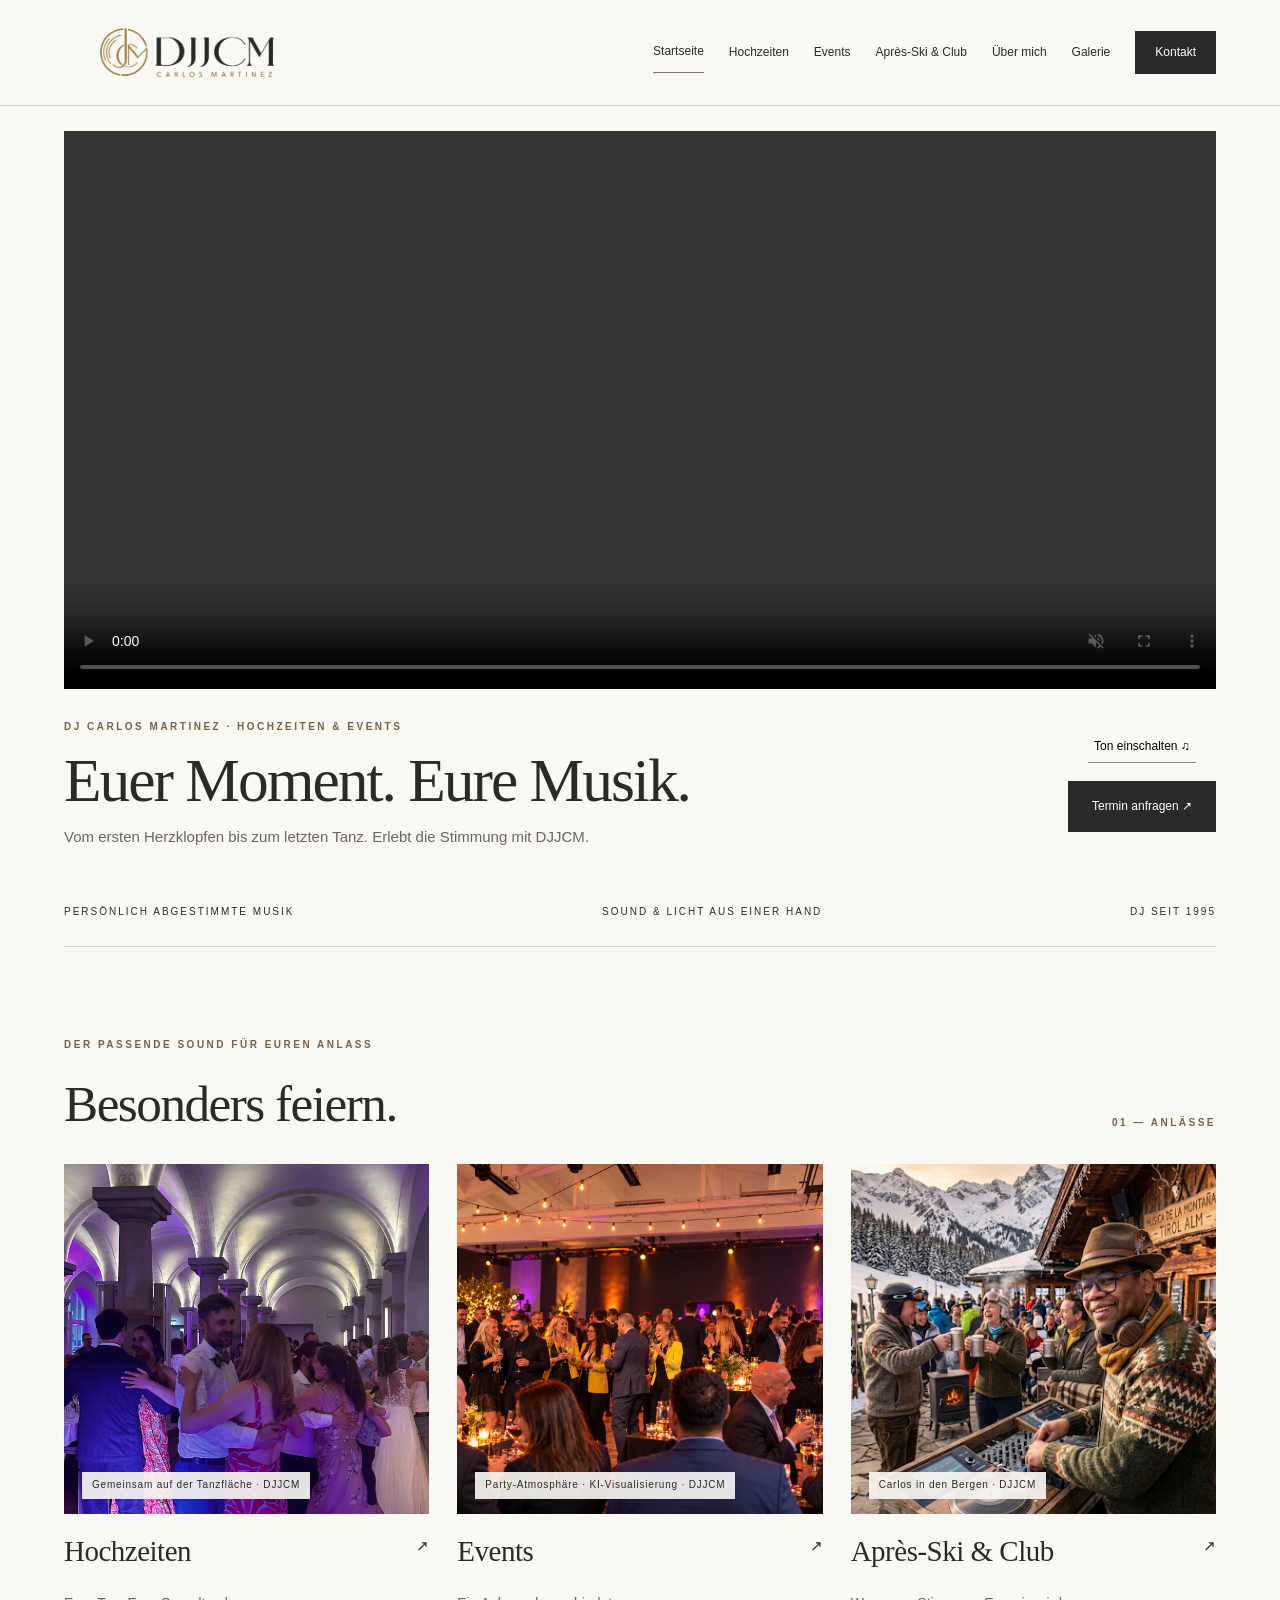
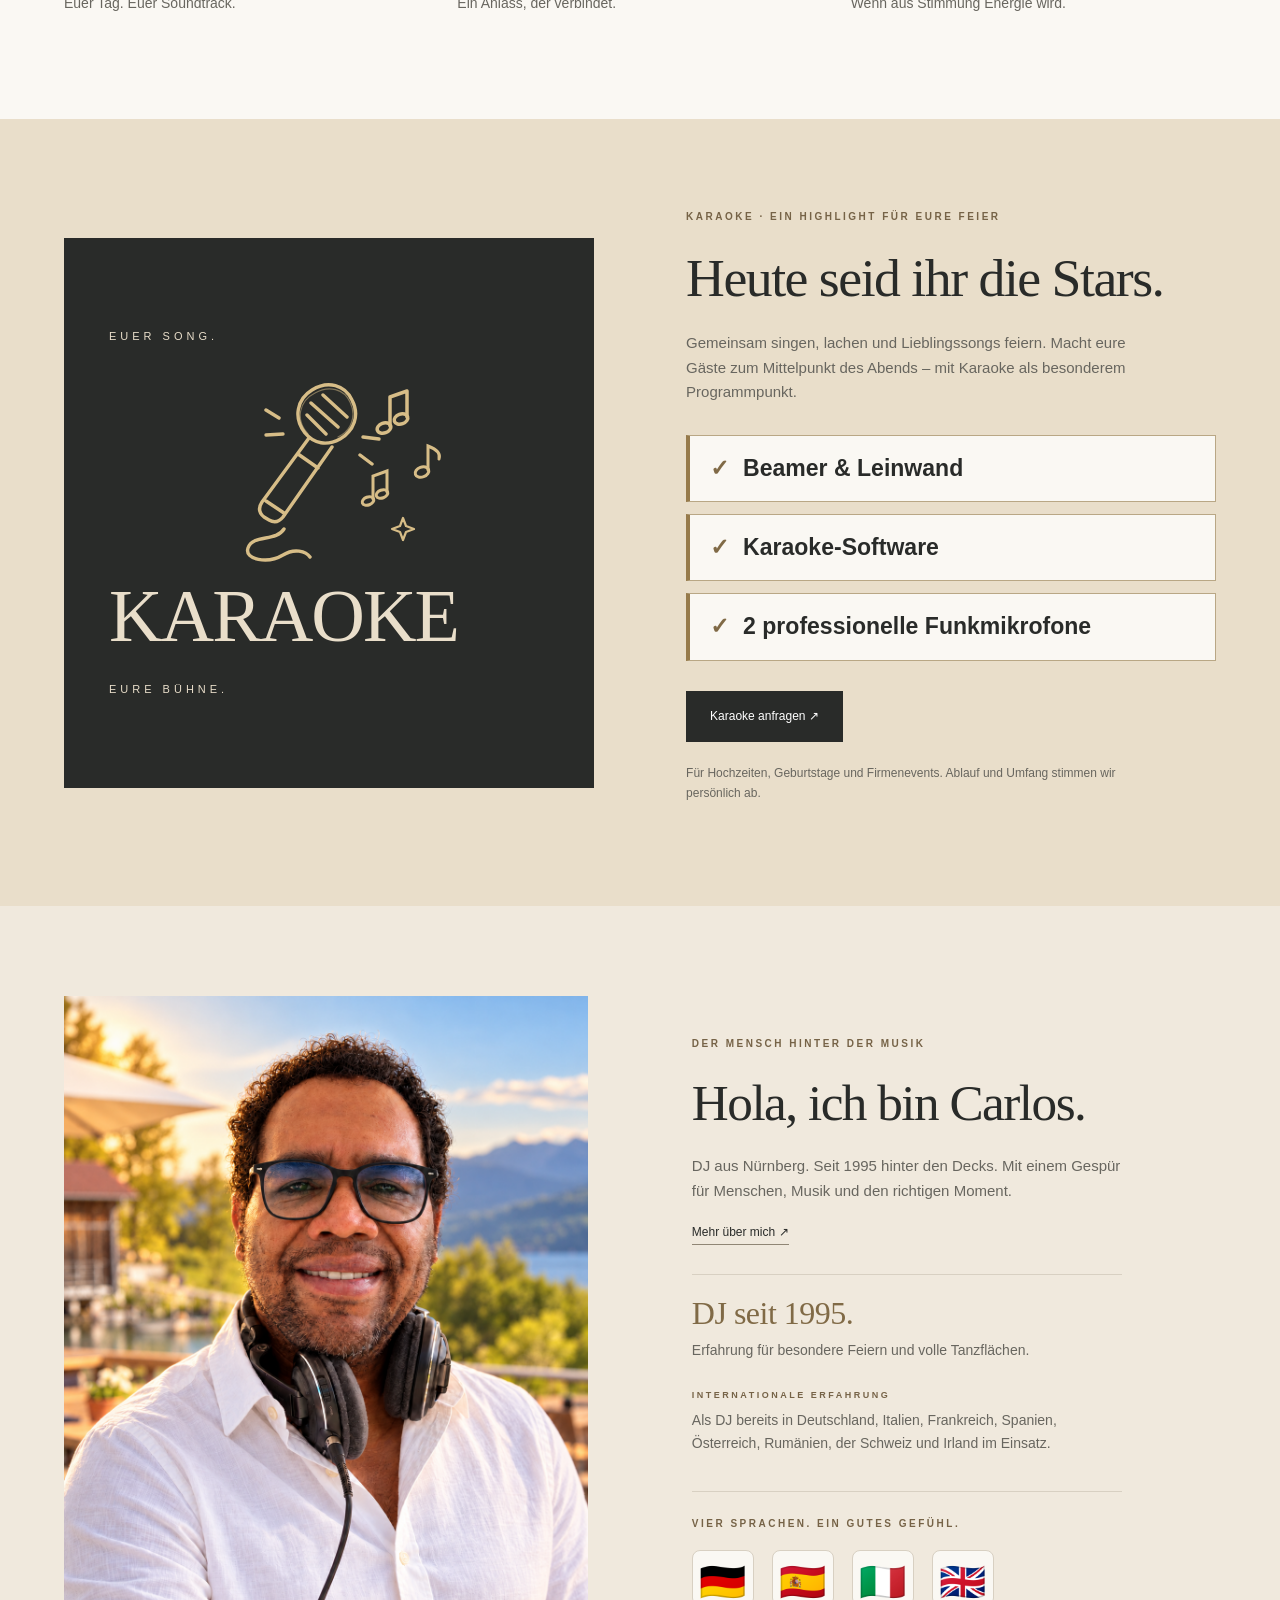
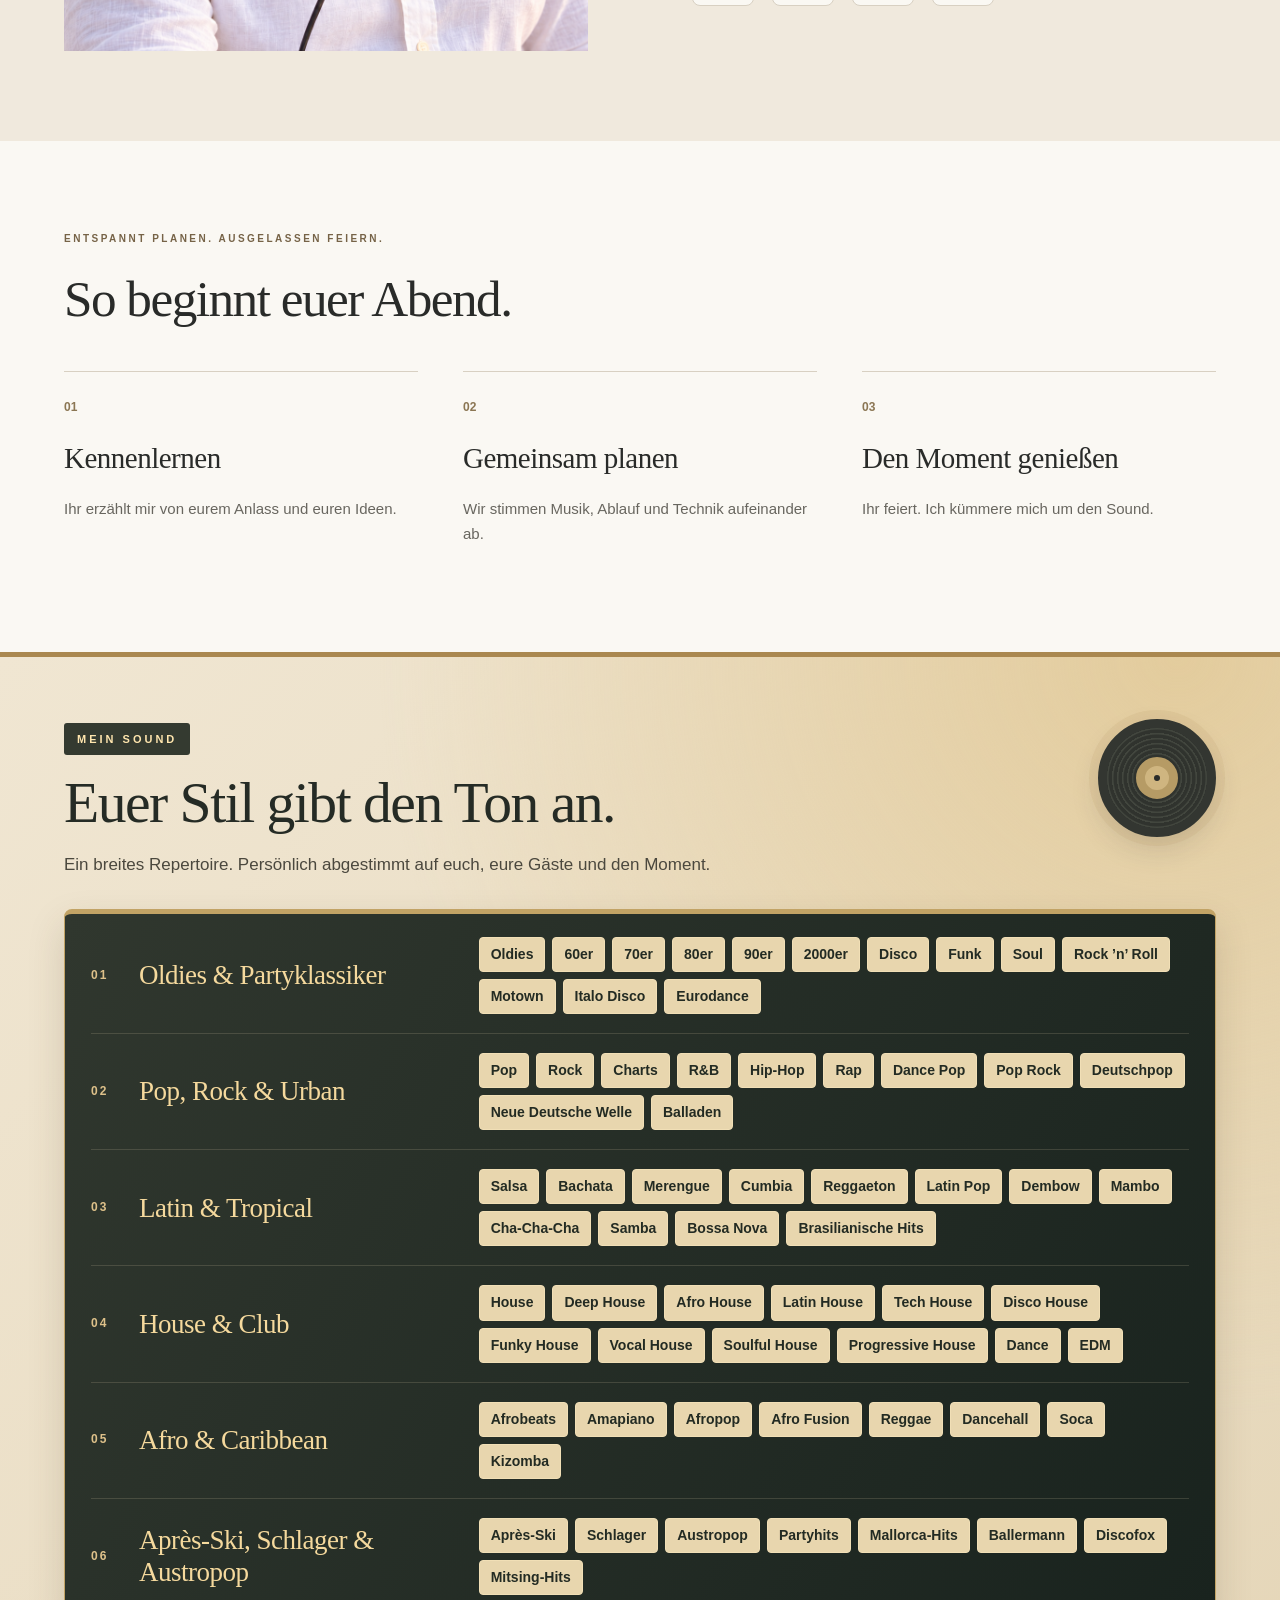
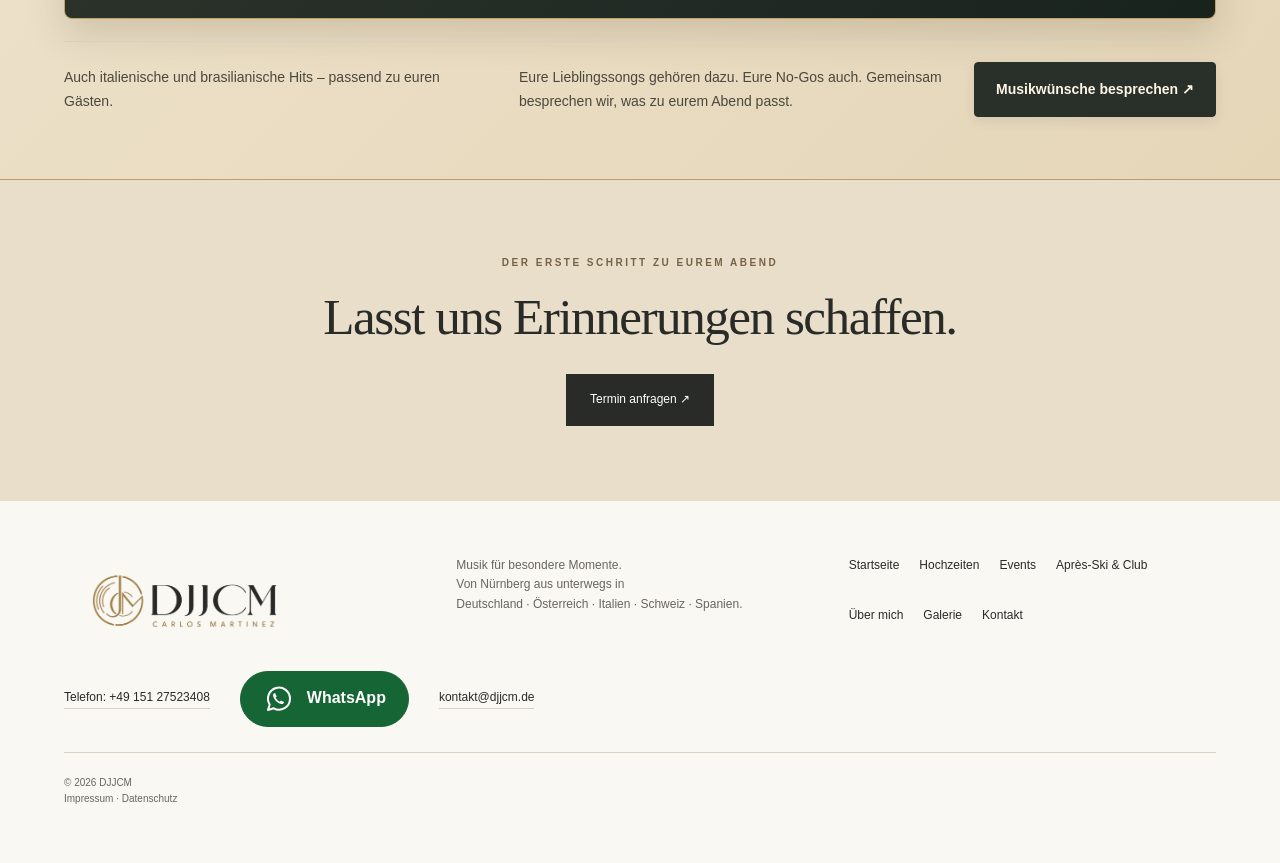
==== commit 75b6a979: "Restore DJJCM website to its prior version" ====
--- a/index.html
+++ b/index.html
@@ -1 +1 @@
-<!doctype html><html lang="de"><head><meta charset="utf-8"><meta name="viewport" content="width=device-width,initial-scale=1"><title>Hochzeits-DJ Nürnberg &amp; Franken · DJJCM</title><meta name="description" content="DJ Carlos Martinez für internationale Hochzeiten und Firmenevents in Nürnberg und Franken. Musik, Ton und Licht aus einer Hand. Jetzt Termin anfragen."><meta name="theme-color" content="#FAF8F3"><meta name="google-site-verification" content="zAyFmJXZK5ZVPUpZv9F08ik5p3YGf5qrIckoBH4KkGI"><link rel="canonical" href="https://www.djjcm.de/"><link rel="icon" href="assets/djjcm-logo.png" type="image/png"><meta property="og:title" content="DJJCM · DJ für internationale Hochzeiten in Nürnberg"><meta property="og:description" content="Latin, Partyklassiker, Ton und Licht für internationale Hochzeiten und Firmenevents in Nürnberg und Franken."><meta property="og:type" content="website"><meta property="og:locale" content="de_DE"><meta property="og:url" content="https://www.djjcm.de/"><meta property="og:image" content="https://www.djjcm.de/assets/hochzeit-tanz.jpg"><meta name="twitter:card" content="summary_large_image"><link rel="stylesheet" href="style.css?v=hochzeiten-nuernberg-20261110"></head><body><header><a class="brand brand-logo" href="#startseite" aria-label="DJJCM – Startseite"><img src="assets/djjcm-logo.png" alt="DJJCM · Carlos Martinez"></a><button id="menu" aria-expanded="false" aria-controls="nav">Menü ☰</button><nav id="nav"></nav></header><main id="main"></main><footer><a class="brand brand-logo" href="#startseite" aria-label="DJJCM – Startseite"><img src="assets/djjcm-logo.png" alt="DJJCM · Carlos Martinez"></a><p>Musik für besondere Momente.<br>Von Nürnberg aus unterwegs in<br>Deutschland · Österreich · Italien · Schweiz · Spanien.</p><div id="footnav"></div><div class="footer-contact"><a href="tel:+4915127523408">Telefon: +49 151 27523408</a><a class="whatsapp-button" href="https://wa.me/4915252822834" target="_blank" rel="noopener noreferrer" aria-label="WhatsApp-Chat mit DJJCM öffnen" title="WhatsApp-Chat öffnen"><img src="assets/whatsapp.svg" alt="" width="32" height="32"><span>WhatsApp</span></a><a href="mailto:kontakt@djjcm.de">kontakt@djjcm.de</a></div><small>© 2026 DJJCM<br><a href="#impressum">Impressum</a> · <a href="#datenschutz">Datenschutz</a></small></footer><dialog id="lightbox" aria-label="Fotogalerie" aria-describedby="viewer-caption"><div class="viewer-toolbar"><span>DJJCM · GALERIE</span><span id="viewer-counter" aria-live="polite"></span><button class="viewer-close" aria-label="Schließen">Schließen ×</button></div><div class="viewer-stage"><button class="viewer-prev" aria-label="Vorheriges Foto">‹</button><img class="viewer-image" alt=""><button class="viewer-next" aria-label="Nächstes Foto">›</button></div><p id="viewer-caption" aria-live="polite"></p><div class="viewer-thumbnails" aria-label="Foto auswählen"></div></dialog><script src="app.js?v=hochzeiten-nuernberg-20261110"></script></body></html>
+<!doctype html><html lang="de"><head><meta charset="utf-8"><meta name="viewport" content="width=device-width,initial-scale=1"><title>DJJCM · Hochzeits-DJ & Event-DJ Nürnberg</title><meta name="description" content="DJ Carlos Martinez aus Nürnberg: Hochzeiten, Events, Après-Ski und Karaoke. Seit 1995, über 100 Events, professioneller Sound und Licht. Jetzt persönlich anfragen."><meta name="theme-color" content="#FAF8F3"><meta name="google-site-verification" content="zAyFmJXZK5ZVPUpZv9F08ik5p3YGf5qrIckoBH4KkGI"><link rel="canonical" href="https://www.djjcm.de/"><link rel="icon" href="assets/djjcm-logo.png" type="image/png"><meta property="og:title" content="DJJCM · DJ Carlos Martinez"><meta property="og:description" content="Euer Moment. Eure Musik. DJ für Hochzeiten, Events und Karaoke aus Nürnberg."><meta property="og:type" content="website"><meta property="og:locale" content="de_DE"><meta property="og:url" content="https://www.djjcm.de/"><meta property="og:image" content="https://www.djjcm.de/assets/hochzeit-tanz.jpg"><meta name="twitter:card" content="summary_large_image"><link rel="stylesheet" href="style.css?v=sound-highlight-20261102"></head><body><header><a class="brand brand-logo" href="#startseite" aria-label="DJJCM – Startseite"><img src="assets/djjcm-logo.png" alt="DJJCM · Carlos Martinez"></a><button id="menu" aria-expanded="false" aria-controls="nav">Menü ☰</button><nav id="nav"></nav></header><main id="main"></main><footer><a class="brand brand-logo" href="#startseite" aria-label="DJJCM – Startseite"><img src="assets/djjcm-logo.png" alt="DJJCM · Carlos Martinez"></a><p>Musik für besondere Momente.<br>Von Nürnberg aus unterwegs in<br>Deutschland · Österreich · Italien · Schweiz · Spanien.</p><div id="footnav"></div><div class="footer-contact"><a href="tel:+4915127523408">Telefon: +49 151 27523408</a><a class="whatsapp-button" href="https://wa.me/4915252822834" target="_blank" rel="noopener noreferrer" aria-label="WhatsApp-Chat mit DJJCM öffnen" title="WhatsApp-Chat öffnen"><img src="assets/whatsapp.svg" alt="" width="32" height="32"><span>WhatsApp</span></a><a href="mailto:kontakt@djjcm.de">kontakt@djjcm.de</a></div><small>© 2026 DJJCM<br><a href="#impressum">Impressum</a> · <a href="#datenschutz">Datenschutz</a></small></footer><dialog id="lightbox" aria-label="Fotogalerie" aria-describedby="viewer-caption"><div class="viewer-toolbar"><span>DJJCM · GALERIE</span><span id="viewer-counter" aria-live="polite"></span><button class="viewer-close" aria-label="Schließen">Schließen ×</button></div><div class="viewer-stage"><button class="viewer-prev" aria-label="Vorheriges Foto">‹</button><img class="viewer-image" alt=""><button class="viewer-next" aria-label="Nächstes Foto">›</button></div><p id="viewer-caption" aria-live="polite"></p><div class="viewer-thumbnails" aria-label="Foto auswählen"></div></dialog><script src="app.js?v=sound-highlight-20261102"></script></body></html>
--- a/style.css
+++ b/style.css
@@ -4,66 +4,7 @@
 
 .experience{border-top:1px solid var(--line);margin-top:30px;padding-top:22px;display:grid;gap:20px}.experience h3{margin:0 0 8px;font-size:32px;color:#806a46}.experience p{font-size:14px;margin:6px 0}.experience .eyebrow{font-size:9px}.music-grid p{overflow-wrap:anywhere}
 
-.video-hero {
-  display: grid;
-  grid-template-columns: minmax(0, 1.08fr) minmax(0, 1fr);
-  align-items: center;
-  gap: clamp(24px, 4vw, 64px);
-  padding: clamp(34px, 6vw, 88px) 5%;
-  background: #261926;
-  color: #fff3e7;
-}
-.video-caption .eyebrow { color: #ffd2ab; }
-.video-caption h1 {
-  font-size: clamp(36px, 4.7vw, 72px);
-  line-height: 1.05;
-  letter-spacing: -.035em;
-  margin: 14px 0 20px;
-}
-.video-caption h1 em { color: #ffd2ab; }
-.video-caption p { margin: 0; max-width: 50ch; color: #f2e0df; }
-.video-actions {
-  display: flex;
-  align-items: center;
-  flex-wrap: wrap;
-  gap: 14px 22px;
-  margin-top: 24px;
-}
-.video-actions .btn {
-  display: inline-flex;
-  align-items: center;
-  gap: 8px;
-  min-height: 44px;
-  color: #281920;
-  background: #ffd2ab;
-  border-color: #ffd2ab;
-}
-.video-actions .textlink {
-  display: inline-flex;
-  align-items: center;
-  min-height: 44px;
-  color: #fff3e7;
-  text-underline-offset: .3em;
-}
-.video-preview { min-width: 0; margin: 0; }
-.video-preview video {
-  display: block;
-  width: 100%;
-  aspect-ratio: 4 / 3;
-  object-fit: contain;
-  background: #171218;
-}
-.video-preview figcaption {
-  margin-top: 8px;
-  font-size: 11px;
-  letter-spacing: .09em;
-  color: #f2e0df;
-}
-@media (max-width: 760px) {
-  .video-hero { grid-template-columns: 1fr; }
-  .video-caption h1 { max-width: 18ch; }
-}
-
+.video-hero{margin:25px 5% 0}.video-hero video{display:block;width:100%;height:clamp(330px,62vh,760px);object-fit:contain;background:#191b19}.video-caption{display:flex;justify-content:space-between;align-items:center;gap:35px;padding:30px 0}.video-caption h1{font-size:clamp(40px,4.8vw,68px);margin:12px 0;letter-spacing:-2px}.video-caption p{margin:0;max-width:580px}.video-actions{display:flex;flex-direction:column;gap:18px;align-items:center;flex-shrink:0}.video-actions button{background:transparent;border:0;border-bottom:1px solid #908675;cursor:pointer}.gallery-film{margin-bottom:65px}.gallery-film video{display:block;width:100%;max-height:75vh;background:#191b19}.gallery-film p{font-size:12px}@media(max-width:760px){.video-hero{margin:16px 0 0}.video-hero video{height:auto;max-height:65vh;min-height:230px}.video-caption{padding:28px 6%;display:block}.video-caption h1{font-size:43px}.video-actions{margin-top:25px;flex-direction:row;flex-wrap:wrap;justify-content:space-between}.gallery-film{margin-bottom:40px}}
 
 .language-flags{list-style:none;padding:0;margin:18px 0 5px;display:flex;gap:18px;flex-wrap:wrap}.language-flags li{position:relative}.language-flags [role="img"]{display:grid;place-items:center;font-size:38px;width:62px;height:56px;background:var(--ivory);border:1px solid var(--line);border-radius:8px;cursor:default}.flag-tooltip{display:none;position:absolute;top:100%;left:50%;transform:translateX(-50%);padding:3px 8px;background:var(--ink);color:white;font-size:11px;z-index:2;white-space:nowrap}.language-flags li:hover .flag-tooltip,.language-flags li:focus-within .flag-tooltip{display:block}.music-grid{grid-template-columns:repeat(3,minmax(0,1fr));gap:22px}.music-grid article{padding:26px;background:var(--ivory);border:1px solid #d8cbb5;border-top:3px solid #ab9166}.music-grid h3{font-size:28px;margin:14px 0 22px}.genre-tags{display:flex;flex-wrap:wrap;gap:9px}.genre-tags span{background:#e9deca;color:#292b29;border:1px solid #d9c9ac;padding:6px 11px;font-size:13px;font-weight:600;border-radius:3px}.music .heading .eyebrow{color:#6b5636}@media(max-width:1000px){.music-grid{grid-template-columns:repeat(2,minmax(0,1fr))}}@media(max-width:580px){.music-grid{grid-template-columns:1fr}.music-grid article{padding:23px}.language-flags{gap:12px}.language-flags [role="img"]{width:54px;height:52px;font-size:34px}}
 
